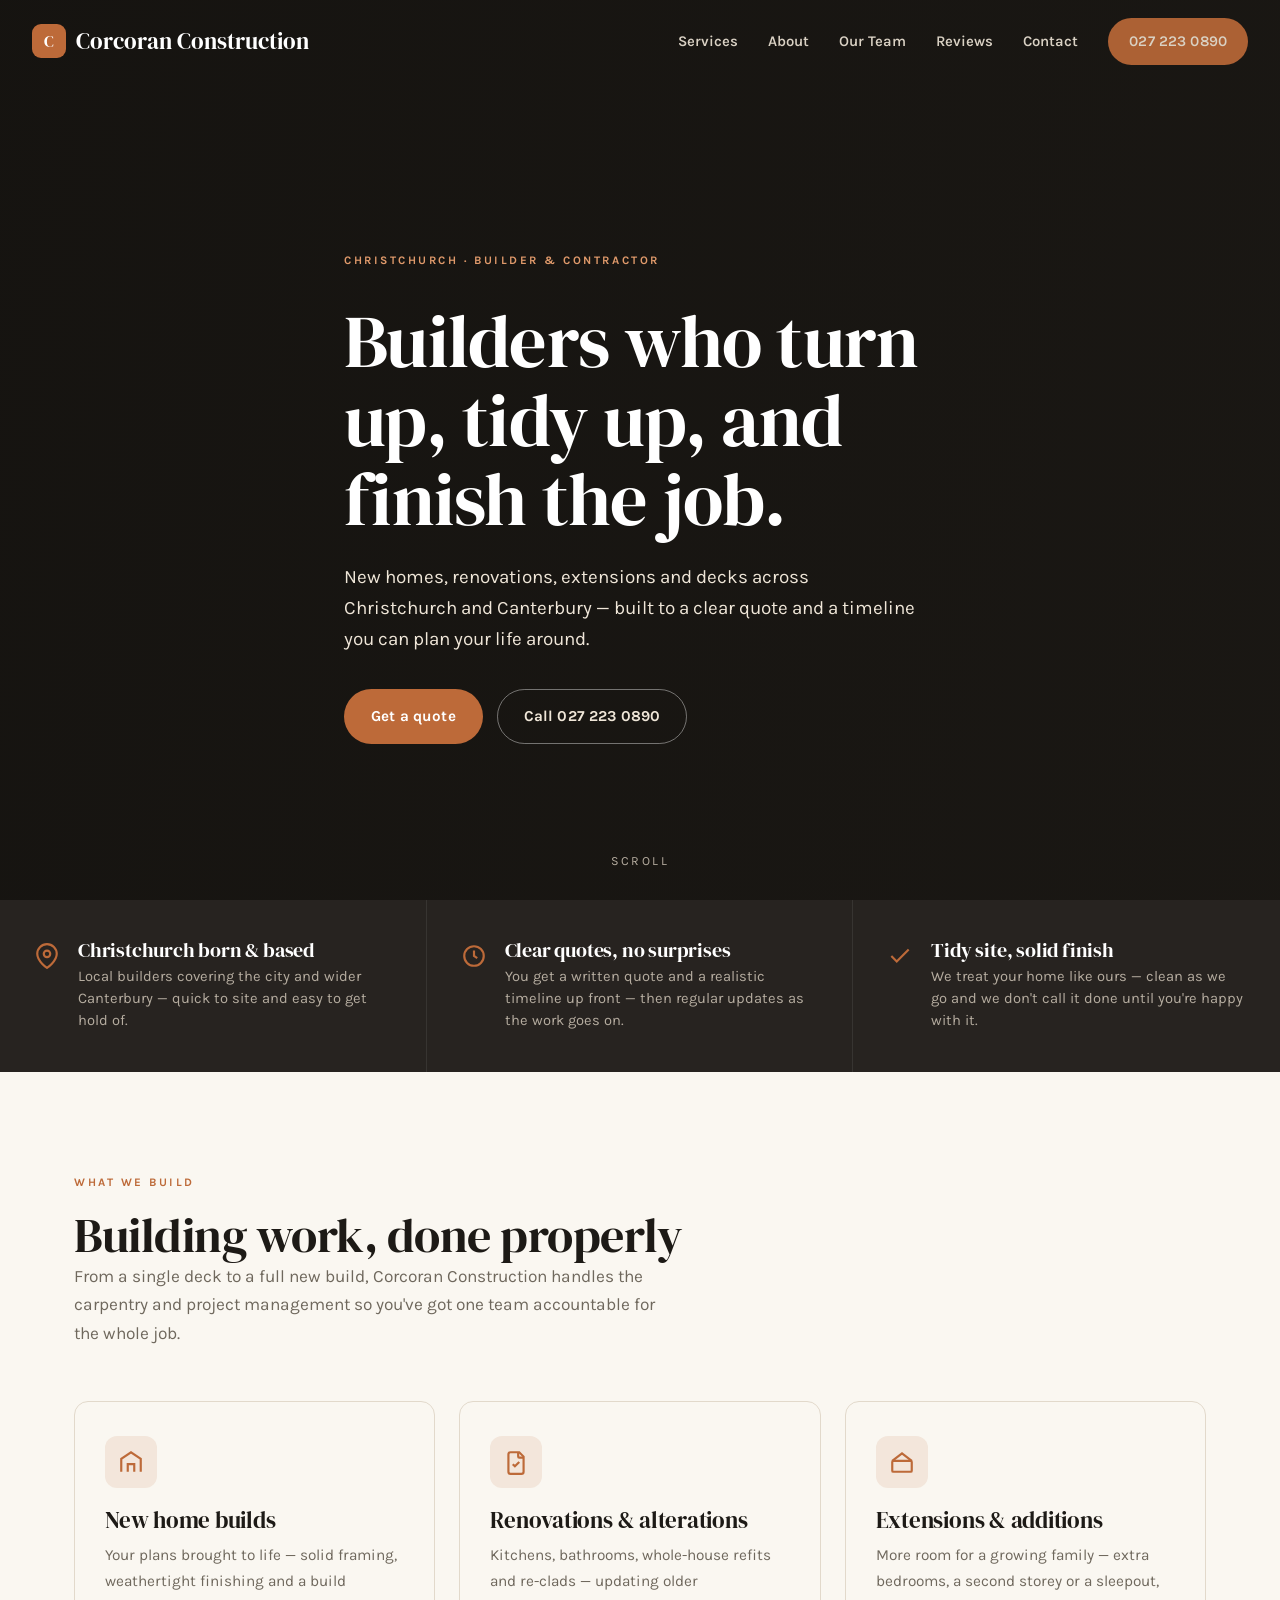
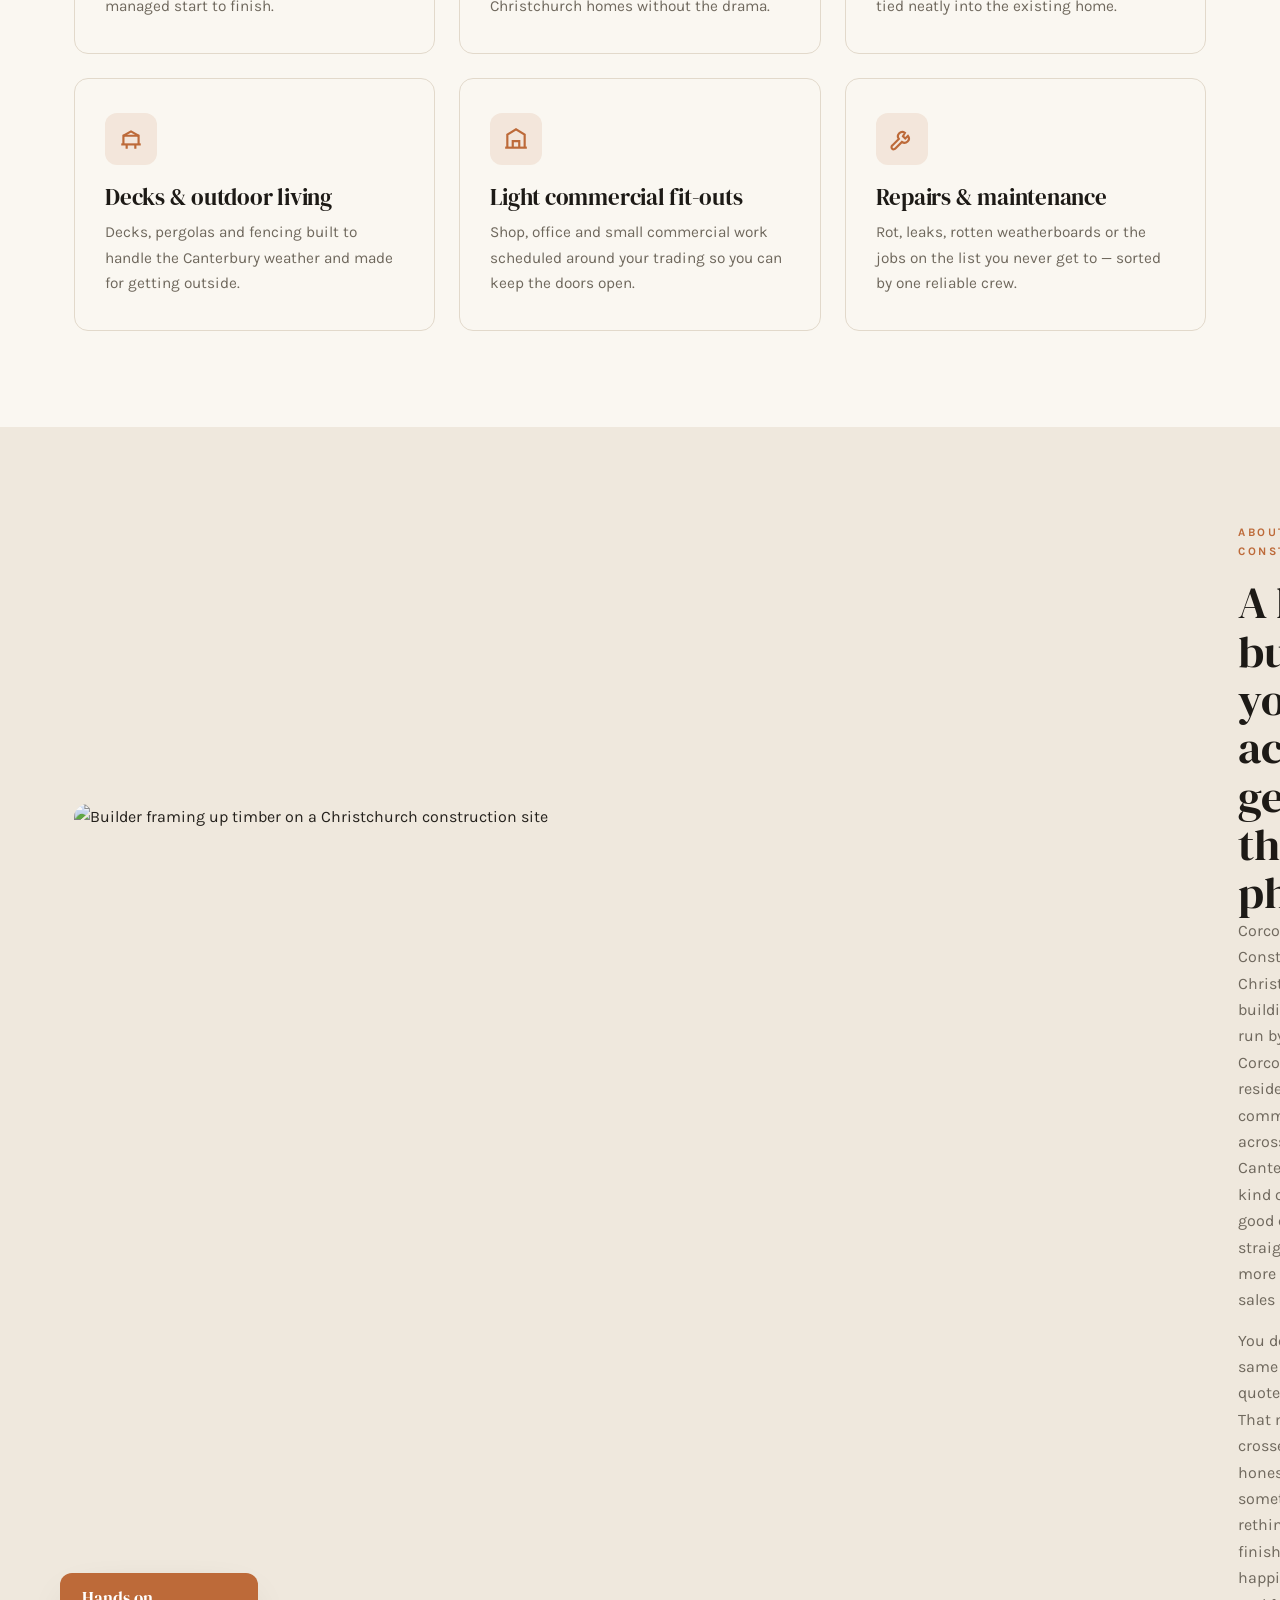
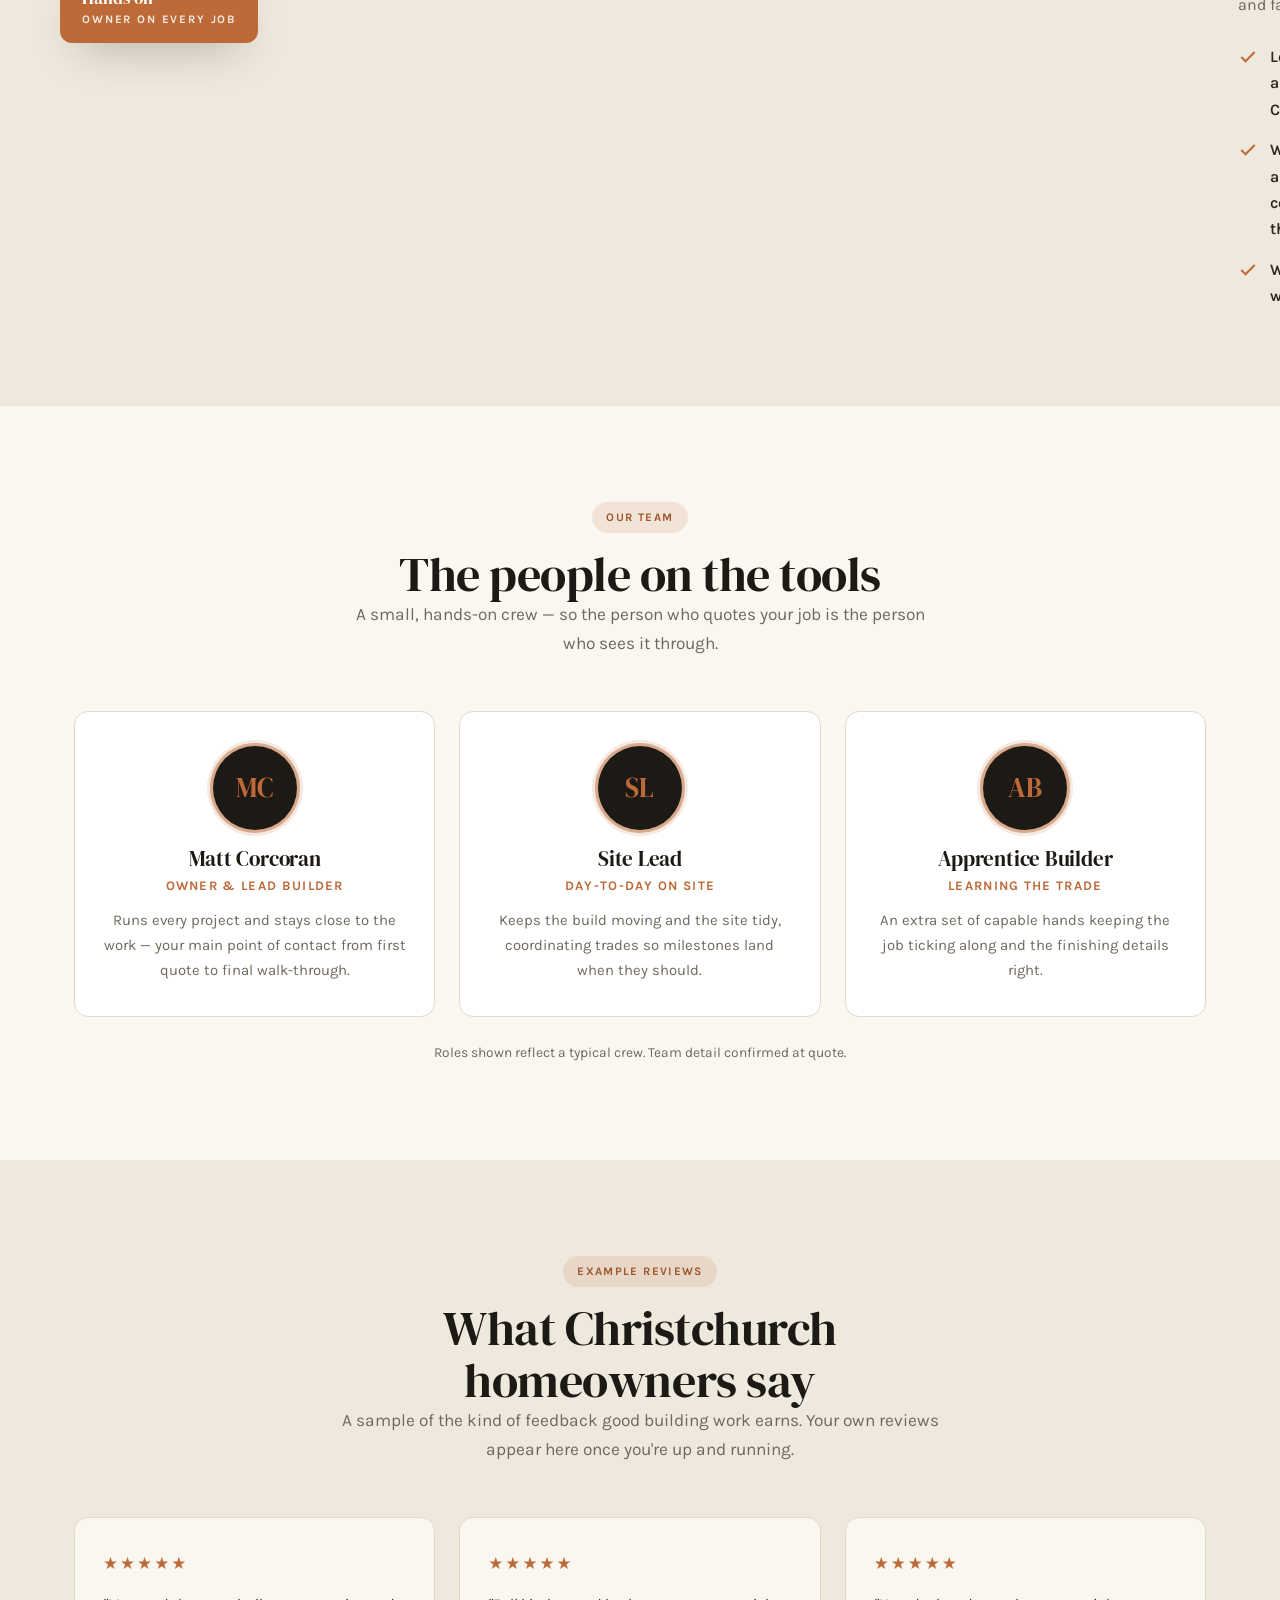
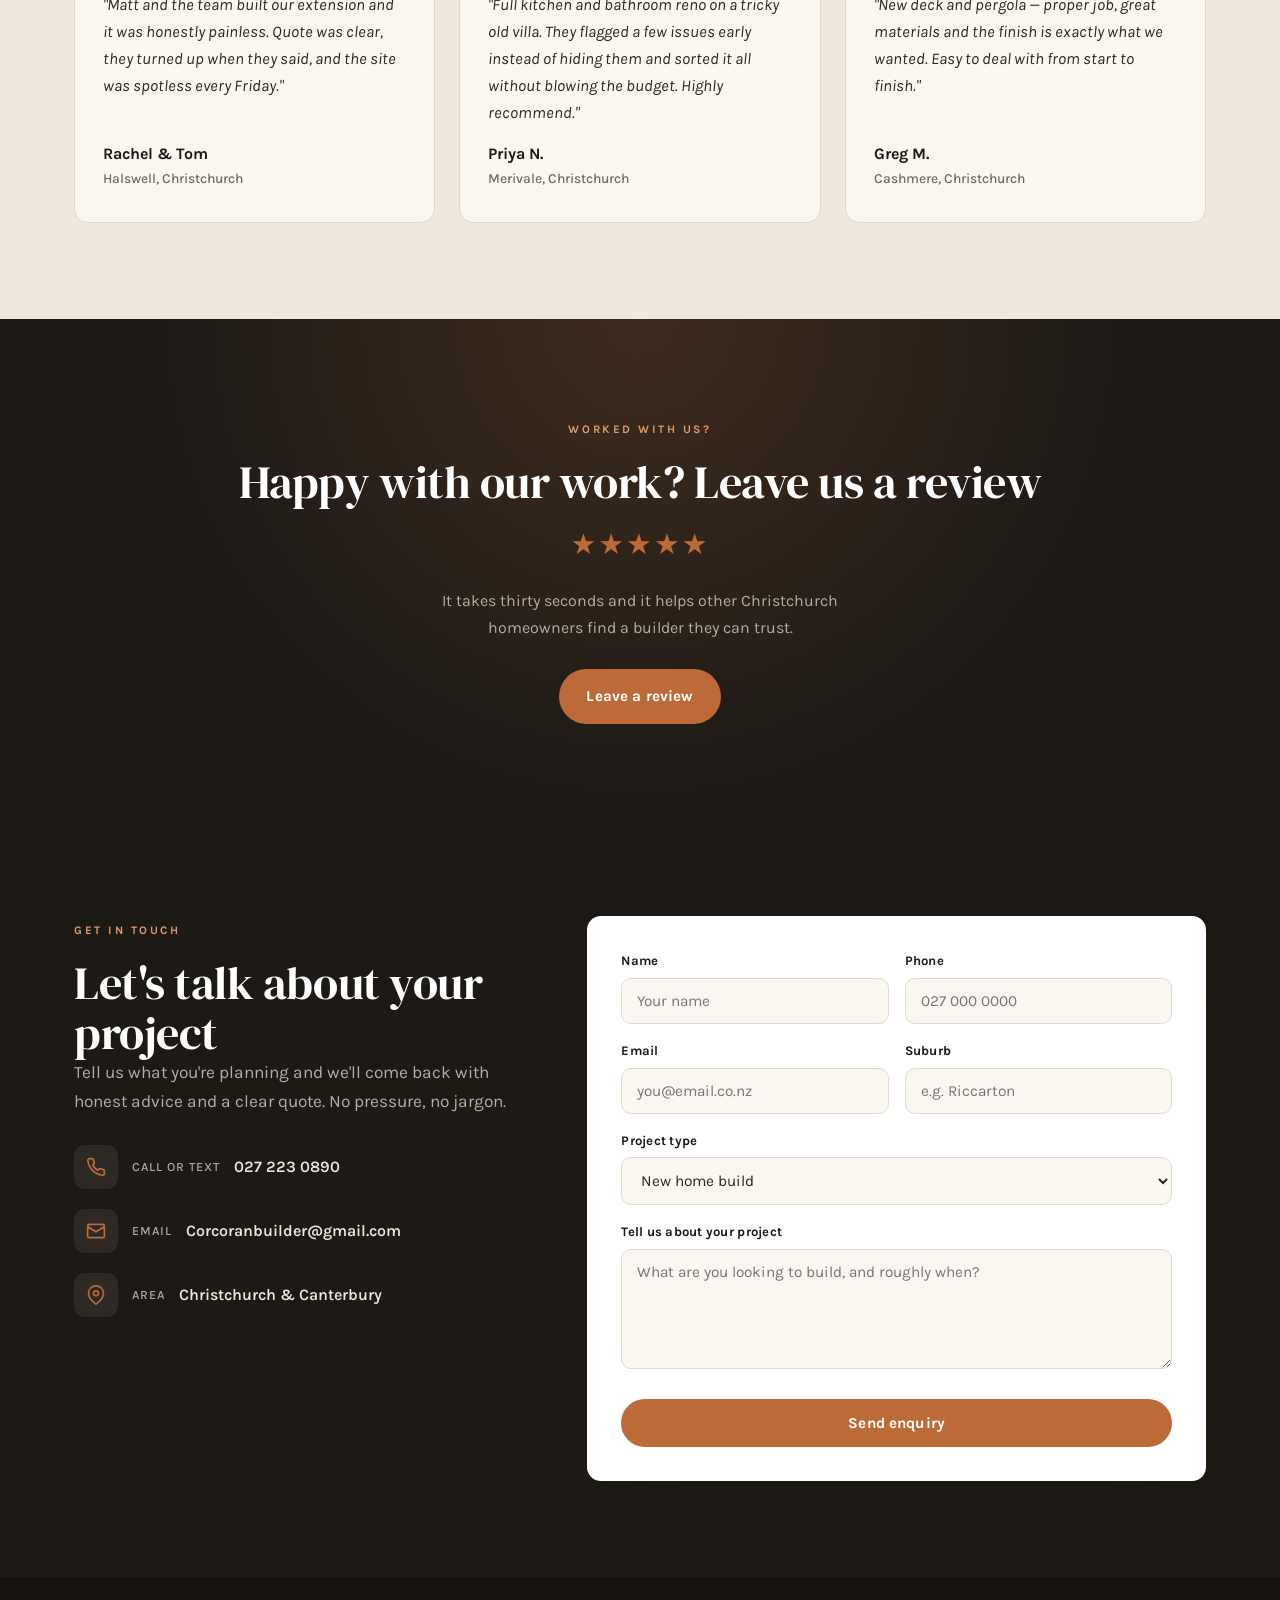
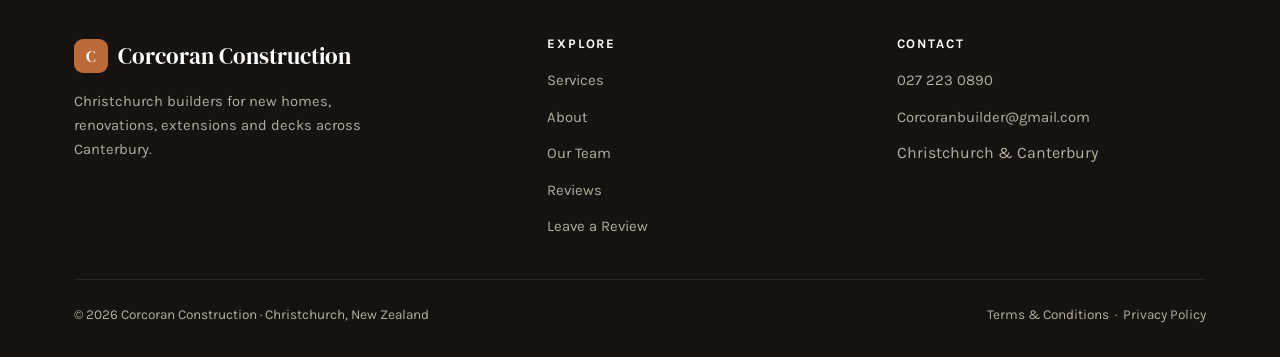
==== index.html @ bb1274f6 "Initial build: Corcoran Construction" ====
<!DOCTYPE html>
<html lang="en-NZ">
<head>
<meta charset="UTF-8">
<meta name="viewport" content="width=device-width, initial-scale=1.0">
<title>Corcoran Construction | Builder, Christchurch</title>
<meta name="description" content="Corcoran Construction — Christchurch builder for new homes, renovations, extensions and decks. Clear quotes, tidy sites, workmanship you can stand on. Get a quote from Matt today.">
<link rel="preconnect" href="https://fonts.googleapis.com">
<link rel="preconnect" href="https://fonts.gstatic.com" crossorigin>
<link href="https://fonts.googleapis.com/css2?family=DM+Serif+Display:ital@0;1&family=Karla:wght@400;500;600;700;800&display=swap" rel="stylesheet">
<link rel="stylesheet" href="styles.css">
<link rel="icon" href="data:image/svg+xml,<svg xmlns='http://www.w3.org/2000/svg' viewBox='0 0 100 100'><rect width='100' height='100' rx='20' fill='%23bd6a39'/><text x='50' y='71' font-size='62' font-family='Georgia,serif' fill='white' text-anchor='middle'>C</text></svg>">
<meta property="og:title" content="Corcoran Construction | Builder, Christchurch">
<meta property="og:description" content="New homes, renovations, extensions and decks across Christchurch. Clear quotes and tidy sites.">
<meta property="og:type" content="website">
<meta property="og:image" content="https://images.unsplash.com/photo-1503387762-592deb58ef4e?auto=format&fit=crop&w=1200&q=70">
</head>
<body>

<!-- INTRO ANIMATION -->
<div id="intro"><div class="il"><span class="mark">C</span> Corcoran Construction</div></div>

<!-- NAV -->
<nav class="nav">
  <a href="index.html" class="brand"><span class="mark">C</span> Corcoran Construction</a>
  <div class="nav-links">
    <a href="#services">Services</a>
    <a href="#about">About</a>
    <a href="#crew">Our Team</a>
    <a href="#reviews">Reviews</a>
    <a href="#contact">Contact</a>
    <a href="tel:+64272230890" class="btn btn-primary">027 223 0890</a>
  </div>
  <button class="nav-toggle" aria-label="Menu">☰</button>
</nav>

<!-- HERO -->
<header class="hero" id="top">
  <div class="hero-slides">
    <div class="hero-slide active" style="background-image:url('https://images.unsplash.com/photo-1503387762-592deb58ef4e?auto=format&fit=crop&w=1900&q=80')"></div>
    <div class="hero-slide" style="background-image:url('https://images.unsplash.com/photo-1565008447742-97f6f38c985c?auto=format&fit=crop&w=1900&q=80')"></div>
    <div class="hero-slide" style="background-image:url('https://images.unsplash.com/photo-1541888946425-d81bb19240f5?auto=format&fit=crop&w=1900&q=80')"></div>
  </div>
  <div class="hero-overlay"></div>
  <div class="wrap hero-inner">
    <span class="eyebrow on-dark">Christchurch · Builder &amp; Contractor</span>
    <h1>Builders who turn up, tidy up, and finish the job.</h1>
    <p class="sub">New homes, renovations, extensions and decks across Christchurch and Canterbury — built to a clear quote and a timeline you can plan your life around.</p>
    <div class="hero-cta">
      <a href="#contact" class="btn btn-primary">Get a quote</a>
      <a href="tel:+64272230890" class="btn btn-ghost">Call 027 223 0890</a>
    </div>
  </div>
  <div class="hero-scroll">Scroll</div>
</header>

<!-- TRUST STRIP -->
<section class="trust" style="padding:0">
  <div class="trust-grid">
    <div class="trust-item">
      <span class="ti-ic"><svg width="26" height="26" viewBox="0 0 24 24" fill="none" stroke="currentColor" stroke-width="2"><path d="M21 10c0 7-9 13-9 13s-9-6-9-13a9 9 0 0 1 18 0Z"/><circle cx="12" cy="10" r="3"/></svg></span>
      <div><h3>Christchurch born &amp; based</h3><p>Local builders covering the city and wider Canterbury — quick to site and easy to get hold of.</p></div>
    </div>
    <div class="trust-item">
      <span class="ti-ic"><svg width="26" height="26" viewBox="0 0 24 24" fill="none" stroke="currentColor" stroke-width="2"><circle cx="12" cy="12" r="9"/><path d="M12 7v5l3 2"/></svg></span>
      <div><h3>Clear quotes, no surprises</h3><p>You get a written quote and a realistic timeline up front — then regular updates as the work goes on.</p></div>
    </div>
    <div class="trust-item">
      <span class="ti-ic"><svg width="26" height="26" viewBox="0 0 24 24" fill="none" stroke="currentColor" stroke-width="2"><path d="M20 6 9 17l-5-5"/></svg></span>
      <div><h3>Tidy site, solid finish</h3><p>We treat your home like ours — clean as we go and we don't call it done until you're happy with it.</p></div>
    </div>
  </div>
</section>

<!-- SERVICES -->
<section id="services">
  <div class="wrap">
    <div class="sec-head reveal">
      <span class="eyebrow">What we build</span>
      <h2>Building work, done properly</h2>
      <p class="lead">From a single deck to a full new build, Corcoran Construction handles the carpentry and project management so you've got one team accountable for the whole job.</p>
    </div>
    <div class="svc-grid">
      <div class="svc-card reveal">
        <div class="svc-ic"><svg width="26" height="26" viewBox="0 0 24 24" fill="none" stroke="currentColor" stroke-width="2"><path d="M3 21V9l9-6 9 6v12"/><path d="M9 21v-7h6v7"/></svg></div>
        <h3>New home builds</h3>
        <p>Your plans brought to life — solid framing, weathertight finishing and a build managed start to finish.</p>
      </div>
      <div class="svc-card reveal">
        <div class="svc-ic"><svg width="26" height="26" viewBox="0 0 24 24" fill="none" stroke="currentColor" stroke-width="2"><path d="M14 3v4a1 1 0 0 0 1 1h4"/><path d="M5 21V5a2 2 0 0 1 2-2h8l4 4v14a2 2 0 0 1-2 2H7a2 2 0 0 1-2-2Z"/><path d="m9 14 2 2 4-4"/></svg></div>
        <h3>Renovations &amp; alterations</h3>
        <p>Kitchens, bathrooms, whole-house refits and re-clads — updating older Christchurch homes without the drama.</p>
      </div>
      <div class="svc-card reveal">
        <div class="svc-ic"><svg width="26" height="26" viewBox="0 0 24 24" fill="none" stroke="currentColor" stroke-width="2"><rect x="3" y="11" width="18" height="10" rx="1"/><path d="M3 11 12 4l9 7"/></svg></div>
        <h3>Extensions &amp; additions</h3>
        <p>More room for a growing family — extra bedrooms, a second storey or a sleepout, tied neatly into the existing home.</p>
      </div>
      <div class="svc-card reveal">
        <div class="svc-ic"><svg width="26" height="26" viewBox="0 0 24 24" fill="none" stroke="currentColor" stroke-width="2"><path d="M3 17h18"/><path d="M5 17V9h14v8"/><path d="M5 9 12 5l7 4"/><path d="M8 21v-4M16 21v-4"/></svg></div>
        <h3>Decks &amp; outdoor living</h3>
        <p>Decks, pergolas and fencing built to handle the Canterbury weather and made for getting outside.</p>
      </div>
      <div class="svc-card reveal">
        <div class="svc-ic"><svg width="26" height="26" viewBox="0 0 24 24" fill="none" stroke="currentColor" stroke-width="2"><path d="M2 20h20"/><path d="M4 20V8l8-5 8 5v12"/><path d="M9 20v-6h6v6"/></svg></div>
        <h3>Light commercial fit-outs</h3>
        <p>Shop, office and small commercial work scheduled around your trading so you can keep the doors open.</p>
      </div>
      <div class="svc-card reveal">
        <div class="svc-ic"><svg width="26" height="26" viewBox="0 0 24 24" fill="none" stroke="currentColor" stroke-width="2"><path d="M14.7 6.3a4 4 0 0 0-5.6 5.6l-6 6a2 2 0 1 0 2.8 2.8l6-6a4 4 0 0 0 5.6-5.6l-2.5 2.5-2.1-2.1Z"/></svg></div>
        <h3>Repairs &amp; maintenance</h3>
        <p>Rot, leaks, rotten weatherboards or the jobs on the list you never get to — sorted by one reliable crew.</p>
      </div>
    </div>
  </div>
</section>

<!-- ABOUT -->
<section id="about" class="bone">
  <div class="wrap about-grid">
    <div class="about-media reveal">
      <img class="treated" src="https://images.unsplash.com/photo-1503594384566-461fe158e797?auto=format&fit=crop&w=1100&q=80" alt="Builder framing up timber on a Christchurch construction site" width="1100" height="825" loading="lazy">
      <div class="tag">Hands on<span>Owner on every job</span></div>
    </div>
    <div class="about-copy reveal">
      <span class="eyebrow">About Corcoran Construction</span>
      <h2 style="font-size:clamp(2rem,4vw,2.8rem);color:var(--dark)">A local builder you can actually get on the phone</h2>
      <p>Corcoran Construction is a Christchurch building company run by Matt Corcoran. We take on residential and light commercial work across the city and Canterbury — the kind of jobs where good carpentry and straight talk matter more than a flashy sales pitch.</p>
      <p>You deal with the same people from quote to handover. That means fewer crossed wires, honest advice when something needs rethinking, and a finished result you'd happily point friends and family toward.</p>
      <ul class="checklist">
        <li><svg width="20" height="20" viewBox="0 0 24 24" fill="none" stroke="currentColor" stroke-width="2.5"><path d="M20 6 9 17l-5-5"/></svg> Locally owned and operated in Christchurch</li>
        <li><svg width="20" height="20" viewBox="0 0 24 24" fill="none" stroke="currentColor" stroke-width="2.5"><path d="M20 6 9 17l-5-5"/></svg> Written quotes and clear communication throughout</li>
        <li><svg width="20" height="20" viewBox="0 0 24 24" fill="none" stroke="currentColor" stroke-width="2.5"><path d="M20 6 9 17l-5-5"/></svg> Workmanship we stand behind</li>
      </ul>
    </div>
  </div>
</section>

<!-- CREW -->
<section id="crew">
  <div class="wrap">
    <div class="sec-head center reveal">
      <span class="badge">Our team</span>
      <h2>The people on the tools</h2>
      <p class="lead" style="margin-inline:auto">A small, hands-on crew — so the person who quotes your job is the person who sees it through.</p>
    </div>
    <div class="crew-grid">
      <div class="crew-card reveal">
        <div class="avatar">MC</div>
        <h3>Matt Corcoran</h3>
        <div class="role-sub">Owner &amp; Lead Builder</div>
        <p>Runs every project and stays close to the work — your main point of contact from first quote to final walk-through.</p>
      </div>
      <div class="crew-card reveal">
        <div class="avatar">SL</div>
        <h3>Site Lead</h3>
        <div class="role-sub">Day-to-day on site</div>
        <p>Keeps the build moving and the site tidy, coordinating trades so milestones land when they should.</p>
      </div>
      <div class="crew-card reveal">
        <div class="avatar">AB</div>
        <h3>Apprentice Builder</h3>
        <div class="role-sub">Learning the trade</div>
        <p>An extra set of capable hands keeping the job ticking along and the finishing details right.</p>
      </div>
    </div>
    <p style="text-align:center;color:var(--muted);font-size:.86rem;margin-top:24px">Roles shown reflect a typical crew. Team detail confirmed at quote.</p>
  </div>
</section>

<!-- REVIEWS -->
<section id="reviews" class="bone">
  <div class="wrap">
    <div class="sec-head center reveal">
      <span class="badge">Example reviews</span>
      <h2>What Christchurch homeowners say</h2>
      <p class="lead" style="margin-inline:auto">A sample of the kind of feedback good building work earns. Your own reviews appear here once you're up and running.</p>
    </div>
    <div class="rev-grid">
      <div class="rev-card reveal">
        <div class="stars">★★★★★</div>
        <p>"Matt and the team built our extension and it was honestly painless. Quote was clear, they turned up when they said, and the site was spotless every Friday."</p>
        <div class="rev-meta">Rachel &amp; Tom<span>Halswell, Christchurch</span></div>
      </div>
      <div class="rev-card reveal">
        <div class="stars">★★★★★</div>
        <p>"Full kitchen and bathroom reno on a tricky old villa. They flagged a few issues early instead of hiding them and sorted it all without blowing the budget. Highly recommend."</p>
        <div class="rev-meta">Priya N.<span>Merivale, Christchurch</span></div>
      </div>
      <div class="rev-card reveal">
        <div class="stars">★★★★★</div>
        <p>"New deck and pergola — proper job, great materials and the finish is exactly what we wanted. Easy to deal with from start to finish."</p>
        <div class="rev-meta">Greg M.<span>Cashmere, Christchurch</span></div>
      </div>
    </div>
  </div>
</section>

<!-- REVIEW FUNNEL BANNER -->
<section class="funnel">
  <div class="wrap">
    <span class="eyebrow on-dark">Worked with us?</span>
    <h2>Happy with our work? Leave us a review</h2>
    <div class="stars">★★★★★</div>
    <p>It takes thirty seconds and it helps other Christchurch homeowners find a builder they can trust.</p>
    <a href="review.html" class="btn btn-primary">Leave a review</a>
  </div>
</section>

<!-- CONTACT -->
<section id="contact" class="contact">
  <div class="wrap contact-grid">
    <div class="reveal">
      <span class="eyebrow on-dark">Get in touch</span>
      <h2>Let's talk about your project</h2>
      <p class="lead">Tell us what you're planning and we'll come back with honest advice and a clear quote. No pressure, no jargon.</p>
      <div class="cinfo">
        <a href="tel:+64272230890"><span class="ci-ic"><svg width="20" height="20" viewBox="0 0 24 24" fill="none" stroke="currentColor" stroke-width="2"><path d="M22 16.92v3a2 2 0 0 1-2.18 2 19.79 19.79 0 0 1-8.63-3.07 19.5 19.5 0 0 1-6-6 19.79 19.79 0 0 1-3.07-8.67A2 2 0 0 1 4.11 2h3a2 2 0 0 1 2 1.72c.13.96.36 1.9.7 2.81a2 2 0 0 1-.45 2.11L8.09 9.91a16 16 0 0 0 6 6l1.27-1.27a2 2 0 0 1 2.11-.45c.91.34 1.85.57 2.81.7A2 2 0 0 1 22 16.92Z"/></svg></span><div><small>Call or text</small>027 223 0890</div></a>
        <a href="mailto:Corcoranbuilder@gmail.com"><span class="ci-ic"><svg width="20" height="20" viewBox="0 0 24 24" fill="none" stroke="currentColor" stroke-width="2"><rect x="2" y="4" width="20" height="16" rx="2"/><path d="m22 7-10 6L2 7"/></svg></span><div><small>Email</small>Corcoranbuilder@gmail.com</div></a>
        <div><span class="ci-ic"><svg width="20" height="20" viewBox="0 0 24 24" fill="none" stroke="currentColor" stroke-width="2"><path d="M21 10c0 7-9 13-9 13s-9-6-9-13a9 9 0 0 1 18 0Z"/><circle cx="12" cy="10" r="3"/></svg></span><div><small>Area</small>Christchurch &amp; Canterbury</div></div>
      </div>
    </div>
    <div class="reveal">
      <form class="form" action="https://formsubmit.co/Corcoranbuilder@gmail.com" method="POST">
        <input type="hidden" name="_subject" value="New enquiry from Corcoran Construction website">
        <input type="hidden" name="_captcha" value="false">
        <input type="hidden" name="_template" value="table">
        <div class="row">
          <div class="field"><label for="name">Name</label><input id="name" type="text" name="Name" required placeholder="Your name"></div>
          <div class="field"><label for="phone">Phone</label><input id="phone" type="tel" name="Phone" required placeholder="027 000 0000"></div>
        </div>
        <div class="row">
          <div class="field"><label for="email">Email</label><input id="email" type="email" name="Email" required placeholder="you@email.co.nz"></div>
          <div class="field"><label for="suburb">Suburb</label><input id="suburb" type="text" name="Suburb" placeholder="e.g. Riccarton"></div>
        </div>
        <div class="field">
          <label for="ptype">Project type</label>
          <select id="ptype" name="Project type">
            <option>New home build</option>
            <option>Renovation / alteration</option>
            <option>Extension / addition</option>
            <option>Deck / outdoor living</option>
            <option>Light commercial</option>
            <option>Repairs / maintenance</option>
            <option>Not sure yet</option>
          </select>
        </div>
        <div class="field"><label for="msg">Tell us about your project</label><textarea id="msg" name="Project details" placeholder="What are you looking to build, and roughly when?"></textarea></div>
        <button type="submit" class="btn btn-primary">Send enquiry</button>
      </form>
    </div>
  </div>
</section>

<!-- FOOTER -->
<footer class="footer">
  <div class="wrap">
    <div class="footer-grid">
      <div>
        <a href="index.html" class="brand"><span class="mark">C</span> Corcoran Construction</a>
        <p>Christchurch builders for new homes, renovations, extensions and decks across Canterbury.</p>
      </div>
      <div>
        <h4>Explore</h4>
        <ul>
          <li><a href="#services">Services</a></li>
          <li><a href="#about">About</a></li>
          <li><a href="#crew">Our Team</a></li>
          <li><a href="#reviews">Reviews</a></li>
          <li><a href="review.html">Leave a Review</a></li>
        </ul>
      </div>
      <div>
        <h4>Contact</h4>
        <ul>
          <li><a href="tel:+64272230890">027 223 0890</a></li>
          <li><a href="mailto:Corcoranbuilder@gmail.com">Corcoranbuilder@gmail.com</a></li>
          <li>Christchurch &amp; Canterbury</li>
        </ul>
      </div>
    </div>
    <div class="footer-bot">
      <span>© <span id="yr"></span> Corcoran Construction · Christchurch, New Zealand</span>
      <span><a href="terms.html">Terms &amp; Conditions</a> &nbsp;·&nbsp; <a href="privacy.html">Privacy Policy</a></span>
    </div>
  </div>
</footer>

<script>document.getElementById('yr').textContent=new Date().getFullYear();</script>
<script src="main.js"></script>
</body>
</html>
---- styles.css ----
/* Corcoran Construction — Crafted archetype
   Fonts: DM Serif Display (headlines) + Karla (body)
   Accent: warm clay. Treatment: desaturate + deepen. */

:root{
  --dark:#1d1a16;        /* warm near-black anchor */
  --dark-2:#272320;
  --bone:#efe8dd;        /* warm bone band */
  --light:#faf7f1;       /* light band */
  --ink:#2a2620;         /* body text on light */
  --muted:#6f685d;       /* secondary text */
  --line:#e2d9cb;        /* hairlines */
  --accent:#bd6a39;      /* clay / warm terracotta */
  --accent-dark:#9d562c;
  --cream-text:#efe6d8;  /* text on dark */
  --cream-muted:#b6ada0;
  --radius:14px;
  --shadow:0 18px 48px -22px rgba(29,26,22,.45);
  --maxw:1180px;
}

*{box-sizing:border-box;margin:0;padding:0}
html{scroll-behavior:smooth}
body{
  font-family:"Karla",system-ui,-apple-system,sans-serif;
  color:var(--ink);
  background:var(--light);
  line-height:1.65;
  -webkit-font-smoothing:antialiased;
  overflow-x:hidden;
}
h1,h2,h3,h4{font-family:"DM Serif Display",Georgia,serif;font-weight:400;line-height:1.08;letter-spacing:-.01em}
a{color:inherit;text-decoration:none}
img{display:block;max-width:100%}
.wrap{max-width:var(--maxw);margin:0 auto;padding:0 24px}
section{padding:96px 0}

/* image treatment: one consistent look across the whole site */
.treated{filter:saturate(.82) contrast(1.05) brightness(.97)}

.eyebrow{
  font-family:"Karla",sans-serif;font-weight:700;letter-spacing:.22em;
  text-transform:uppercase;font-size:.72rem;color:var(--accent);
  display:inline-block;margin-bottom:18px;
}
.eyebrow.on-dark{color:#e09a6b}
.lead{font-size:1.08rem;color:var(--muted);max-width:60ch}
.lead.on-dark{color:var(--cream-muted)}

/* buttons */
.btn{
  display:inline-flex;align-items:center;gap:.55em;
  font-family:"Karla",sans-serif;font-weight:700;font-size:.95rem;
  padding:14px 26px;border-radius:999px;cursor:pointer;border:1.5px solid transparent;
  transition:transform .25s ease,background .25s ease,color .25s ease,box-shadow .25s ease;
  letter-spacing:.01em;
}
.btn-primary{background:var(--accent);color:#fff}
.btn-primary:hover{background:var(--accent-dark);transform:translateY(-2px);box-shadow:0 12px 26px -10px rgba(189,106,57,.7)}
.btn-ghost{background:transparent;color:var(--cream-text);border-color:rgba(255,255,255,.4)}
.btn-ghost:hover{background:rgba(255,255,255,.1);transform:translateY(-2px)}
.btn-dark{background:var(--dark);color:#fff}
.btn-dark:hover{background:#000;transform:translateY(-2px)}

/* ===== NAV ===== */
.nav{
  position:fixed;top:0;left:0;right:0;z-index:50;
  display:flex;align-items:center;justify-content:space-between;
  padding:18px 32px;transition:background .35s ease,padding .35s ease,box-shadow .35s ease;
}
.nav.scrolled{background:rgba(29,26,22,.96);padding:12px 32px;box-shadow:0 8px 30px -12px rgba(0,0,0,.5);backdrop-filter:blur(8px)}
.brand{font-family:"DM Serif Display",serif;font-size:1.45rem;color:#fff;display:flex;align-items:center;gap:10px}
.brand .mark{
  width:34px;height:34px;border-radius:9px;background:var(--accent);color:#fff;
  display:grid;place-items:center;font-size:1rem;font-weight:400;flex:none;
}
.nav-links{display:flex;align-items:center;gap:30px}
.nav-links a{color:var(--cream-text);font-weight:600;font-size:.93rem;opacity:.9;transition:opacity .2s,color .2s}
.nav-links a:hover{opacity:1;color:#e09a6b}
.nav-links .btn{padding:10px 20px}
.nav-toggle{display:none;background:none;border:0;color:#fff;font-size:1.6rem;cursor:pointer}

/* ===== HERO ===== */
.hero{position:relative;min-height:100vh;display:flex;align-items:center;background:var(--dark);overflow:hidden}
.hero-slides{position:absolute;inset:0;z-index:0}
.hero-slide{
  position:absolute;inset:0;background-size:cover;background-position:center;
  opacity:0;transition:opacity 1.6s ease-in-out;
  filter:saturate(.78) contrast(1.05) brightness(.92);
}
.hero-slide.active{opacity:1}
.hero-overlay{
  position:absolute;inset:0;z-index:1;
  background:linear-gradient(105deg,rgba(20,18,15,.82) 0%,rgba(20,18,15,.55) 55%,rgba(20,18,15,.35) 100%);
}
.hero-inner{position:relative;z-index:2;padding-top:90px}
.hero h1{color:#fff;font-size:clamp(2.6rem,6vw,4.6rem);max-width:16ch;margin:14px 0 22px}
.hero p.sub{color:var(--cream-text);font-size:1.18rem;max-width:52ch;margin-bottom:34px}
.hero-cta{display:flex;gap:14px;flex-wrap:wrap}
.hero-scroll{position:absolute;bottom:28px;left:50%;transform:translateX(-50%);z-index:2;color:var(--cream-muted);font-size:.78rem;letter-spacing:.2em;text-transform:uppercase}

/* ===== TRUST STRIP ===== */
.trust{background:var(--dark-2);padding:0}
.trust-grid{display:grid;grid-template-columns:repeat(3,1fr)}
.trust-item{padding:40px 34px;border-right:1px solid rgba(255,255,255,.08);display:flex;gap:18px;align-items:flex-start}
.trust-item:last-child{border-right:0}
.trust-item .ti-ic{color:var(--accent);flex:none;margin-top:3px}
.trust-item h3{color:#fff;font-size:1.25rem;margin-bottom:4px}
.trust-item p{color:var(--cream-muted);font-size:.92rem;line-height:1.5}

/* ===== SECTION HEADERS ===== */
.sec-head{max-width:620px;margin-bottom:54px}
.sec-head.center{margin-inline:auto;text-align:center}
.sec-head h2{font-size:clamp(2rem,4vw,3rem);color:var(--dark)}
.bone{background:var(--bone)}

/* ===== SERVICES ===== */
.svc-grid{display:grid;grid-template-columns:repeat(3,1fr);gap:24px}
.svc-card{
  background:var(--light);border:1px solid var(--line);border-radius:var(--radius);
  padding:34px 30px;transition:transform .3s ease,box-shadow .3s ease,border-color .3s;
}
.bone .svc-card{background:#fff}
.svc-card:hover{transform:translateY(-6px);box-shadow:var(--shadow);border-color:#d8c9b3}
.svc-ic{
  width:52px;height:52px;border-radius:12px;background:rgba(189,106,57,.12);color:var(--accent);
  display:grid;place-items:center;margin-bottom:20px;
}
.svc-card h3{font-size:1.45rem;color:var(--dark);margin-bottom:10px}
.svc-card p{color:var(--muted);font-size:.96rem}

/* ===== ABOUT ===== */
.about-grid{display:grid;grid-template-columns:1fr 1fr;gap:64px;align-items:center}
.about-media{position:relative}
.about-media img{width:100%;aspect-ratio:4/3;object-fit:cover;border-radius:var(--radius)}
.about-media .tag{
  position:absolute;left:-14px;bottom:-14px;background:var(--accent);color:#fff;
  padding:16px 22px;border-radius:12px;font-family:"DM Serif Display",serif;font-size:1.05rem;line-height:1.2;box-shadow:var(--shadow);
}
.about-media .tag span{display:block;font-family:"Karla",sans-serif;font-weight:700;font-size:.72rem;letter-spacing:.16em;text-transform:uppercase;opacity:.85;margin-top:4px}
.checklist{list-style:none;margin-top:26px;display:grid;gap:14px}
.checklist li{display:flex;gap:12px;align-items:flex-start;font-weight:600;color:var(--ink)}
.checklist svg{color:var(--accent);flex:none;margin-top:3px}
.about-copy p{margin-bottom:14px;color:var(--muted)}

/* ===== CREW ===== */
.badge{
  display:inline-block;background:rgba(189,106,57,.14);color:var(--accent-dark);
  font-weight:700;font-size:.72rem;letter-spacing:.12em;text-transform:uppercase;
  padding:6px 14px;border-radius:999px;margin-bottom:16px;
}
.crew-grid{display:grid;grid-template-columns:repeat(3,1fr);gap:24px}
.crew-card{background:#fff;border:1px solid var(--line);border-radius:var(--radius);padding:34px 28px;text-align:center;transition:transform .3s,box-shadow .3s}
.crew-card:hover{transform:translateY(-5px);box-shadow:var(--shadow)}
.avatar{
  width:84px;height:84px;border-radius:50%;background:var(--dark);color:var(--accent);
  display:grid;place-items:center;font-family:"DM Serif Display",serif;font-size:1.7rem;
  margin:0 auto 18px;box-shadow:0 0 0 3px rgba(189,106,57,.5),0 0 0 6px rgba(189,106,57,.15);
}
.crew-card h3{font-size:1.3rem;color:var(--dark)}
.crew-card .role-sub{color:var(--accent);font-weight:700;font-size:.82rem;letter-spacing:.1em;text-transform:uppercase;margin:4px 0 12px}
.crew-card p{color:var(--muted);font-size:.93rem}

/* ===== REVIEWS ===== */
.rev-grid{display:grid;grid-template-columns:repeat(3,1fr);gap:24px}
.rev-card{background:var(--light);border:1px solid var(--line);border-radius:var(--radius);padding:32px 28px;display:flex;flex-direction:column;gap:14px}
.stars{color:var(--accent);letter-spacing:2px;font-size:1.05rem}
.rev-card p{color:var(--ink);font-style:italic;font-size:1.02rem}
.rev-meta{margin-top:auto;font-weight:700;color:var(--dark)}
.rev-meta span{display:block;font-weight:500;color:var(--muted);font-size:.86rem}

/* ===== REVIEW FUNNEL BANNER ===== */
.funnel{background:var(--dark);text-align:center;position:relative;overflow:hidden}
.funnel:before{content:"";position:absolute;inset:0;background:radial-gradient(circle at 50% 0%,rgba(189,106,57,.22),transparent 60%)}
.funnel .wrap{position:relative}
.funnel h2{color:#fff;font-size:clamp(2rem,4vw,2.9rem);margin-bottom:14px}
.funnel .stars{font-size:1.8rem;margin-bottom:20px}
.funnel p{color:var(--cream-muted);max-width:48ch;margin:0 auto 28px}

/* ===== CONTACT ===== */
.contact{background:var(--dark)}
.contact-grid{display:grid;grid-template-columns:.85fr 1.15fr;gap:56px}
.contact h2{color:#fff;font-size:clamp(2rem,4vw,2.9rem)}
.contact .lead{color:var(--cream-muted);margin-bottom:30px}
.cinfo{display:grid;gap:20px;margin-top:10px}
.cinfo a,.cinfo div{display:flex;gap:14px;align-items:center;color:var(--cream-text);font-weight:600}
.cinfo .ci-ic{width:44px;height:44px;border-radius:11px;background:rgba(255,255,255,.07);color:var(--accent);display:grid;place-items:center;flex:none}
.cinfo small{display:block;color:var(--cream-muted);font-weight:500;font-size:.78rem;letter-spacing:.08em;text-transform:uppercase}
.form{background:#fff;border-radius:var(--radius);padding:34px;box-shadow:var(--shadow)}
.form .row{display:grid;grid-template-columns:1fr 1fr;gap:16px}
.field{margin-bottom:16px}
.field label{display:block;font-weight:700;font-size:.82rem;color:var(--dark);margin-bottom:6px;letter-spacing:.02em}
.field input,.field select,.field textarea{
  width:100%;padding:13px 15px;border:1.5px solid var(--line);border-radius:10px;
  font-family:inherit;font-size:.96rem;color:var(--ink);background:var(--light);transition:border-color .2s,box-shadow .2s;
}
.field input:focus,.field select:focus,.field textarea:focus{outline:none;border-color:var(--accent);box-shadow:0 0 0 3px rgba(189,106,57,.15)}
.field textarea{resize:vertical;min-height:120px}
.form .btn-primary{width:100%;justify-content:center;margin-top:6px}

/* ===== FOOTER ===== */
.footer{background:#15120f;color:var(--cream-muted);padding:60px 0 30px}
.footer-grid{display:grid;grid-template-columns:1.4fr 1fr 1fr;gap:40px;margin-bottom:40px}
.footer .brand{color:#fff;margin-bottom:14px}
.footer p{font-size:.92rem;max-width:34ch}
.footer h4{font-family:"Karla",sans-serif;font-weight:700;color:#fff;font-size:.82rem;letter-spacing:.14em;text-transform:uppercase;margin-bottom:16px}
.footer ul{list-style:none;display:grid;gap:10px}
.footer ul a{font-size:.93rem;transition:color .2s}
.footer ul a:hover{color:var(--accent)}
.footer-bot{border-top:1px solid rgba(255,255,255,.08);padding-top:24px;display:flex;justify-content:space-between;flex-wrap:wrap;gap:10px;font-size:.85rem}

/* ===== INTRO ANIMATION ===== */
#intro{position:fixed;inset:0;z-index:9999;background:var(--dark);display:grid;place-items:center;transition:opacity .8s ease,visibility .8s}
#intro.hide{opacity:0;visibility:hidden}
#intro .il{font-family:"DM Serif Display",serif;color:#fff;font-size:2rem;display:flex;align-items:center;gap:14px;opacity:0;transform:translateY(12px);animation:introIn 1s ease forwards}
#intro .il .mark{width:46px;height:46px;border-radius:11px;background:var(--accent);display:grid;place-items:center}
@keyframes introIn{to{opacity:1;transform:translateY(0)}}

/* reveal on scroll */
.reveal{opacity:0;transform:translateY(28px);transition:opacity .7s ease,transform .7s ease}
.reveal.in{opacity:1;transform:none}

/* generic page header (terms/privacy) */
.page-hero{background:var(--dark);padding:160px 0 80px;color:#fff}
.page-hero h1{font-size:clamp(2.4rem,5vw,3.6rem)}
.page-hero p{color:var(--cream-muted);margin-top:12px}
.doc{padding:80px 0;max-width:820px}
.doc h2{font-size:1.7rem;color:var(--dark);margin:36px 0 12px}
.doc p{color:var(--muted);margin-bottom:14px}
.doc ul{margin:0 0 16px 22px;color:var(--muted)}
.doc ul li{margin-bottom:8px}

/* review page */
.review-wrap{min-height:100vh;display:grid;place-items:center;background:var(--bone);padding:120px 24px 60px;text-align:center}
.review-card{background:#fff;border-radius:18px;padding:50px 40px;max-width:560px;box-shadow:var(--shadow);border:1px solid var(--line)}
.review-card h1{font-size:2.3rem;color:var(--dark);margin-bottom:12px}
.review-card p{color:var(--muted);margin-bottom:30px}
.star-pick{display:flex;justify-content:center;gap:10px;margin-bottom:14px;direction:rtl}
.star-pick button{background:none;border:0;font-size:2.8rem;color:#dcd3c5;cursor:pointer;transition:transform .15s,color .15s;line-height:1}
.star-pick button:hover,.star-pick button:hover~button,.star-pick button.lit{color:var(--accent)}
.star-pick button:hover{transform:scale(1.15)}
.review-hint{font-size:.85rem;color:var(--muted)}
.back-link{display:inline-block;margin-top:26px;color:var(--accent);font-weight:700}

/* private feedback */
.fb-success{display:none;text-align:center}
.fb-success.show{display:block}
.fb-success .check{width:70px;height:70px;border-radius:50%;background:rgba(189,106,57,.14);color:var(--accent);display:grid;place-items:center;margin:0 auto 20px}

/* ===== RESPONSIVE ===== */
@media(max-width:900px){
  .nav-links{
    position:fixed;inset:0 0 0 auto;width:min(78vw,320px);background:var(--dark);
    flex-direction:column;justify-content:center;gap:26px;transform:translateX(100%);
    transition:transform .35s ease;box-shadow:-20px 0 60px -20px rgba(0,0,0,.6);
  }
  .nav-links.open{transform:translateX(0)}
  .nav-toggle{display:block;z-index:60}
  .trust-grid{grid-template-columns:1fr}
  .trust-item{border-right:0;border-bottom:1px solid rgba(255,255,255,.08)}
  .svc-grid,.crew-grid,.rev-grid{grid-template-columns:1fr}
  .about-grid,.contact-grid,.footer-grid{grid-template-columns:1fr;gap:40px}
  .footer-bot{flex-direction:column}
  .form .row{grid-template-columns:1fr}
  section{padding:72px 0}
}
@media(max-width:520px){
  .hero h1{font-size:2.3rem}
  .wrap{padding:0 18px}
  .nav{padding:14px 20px}
}
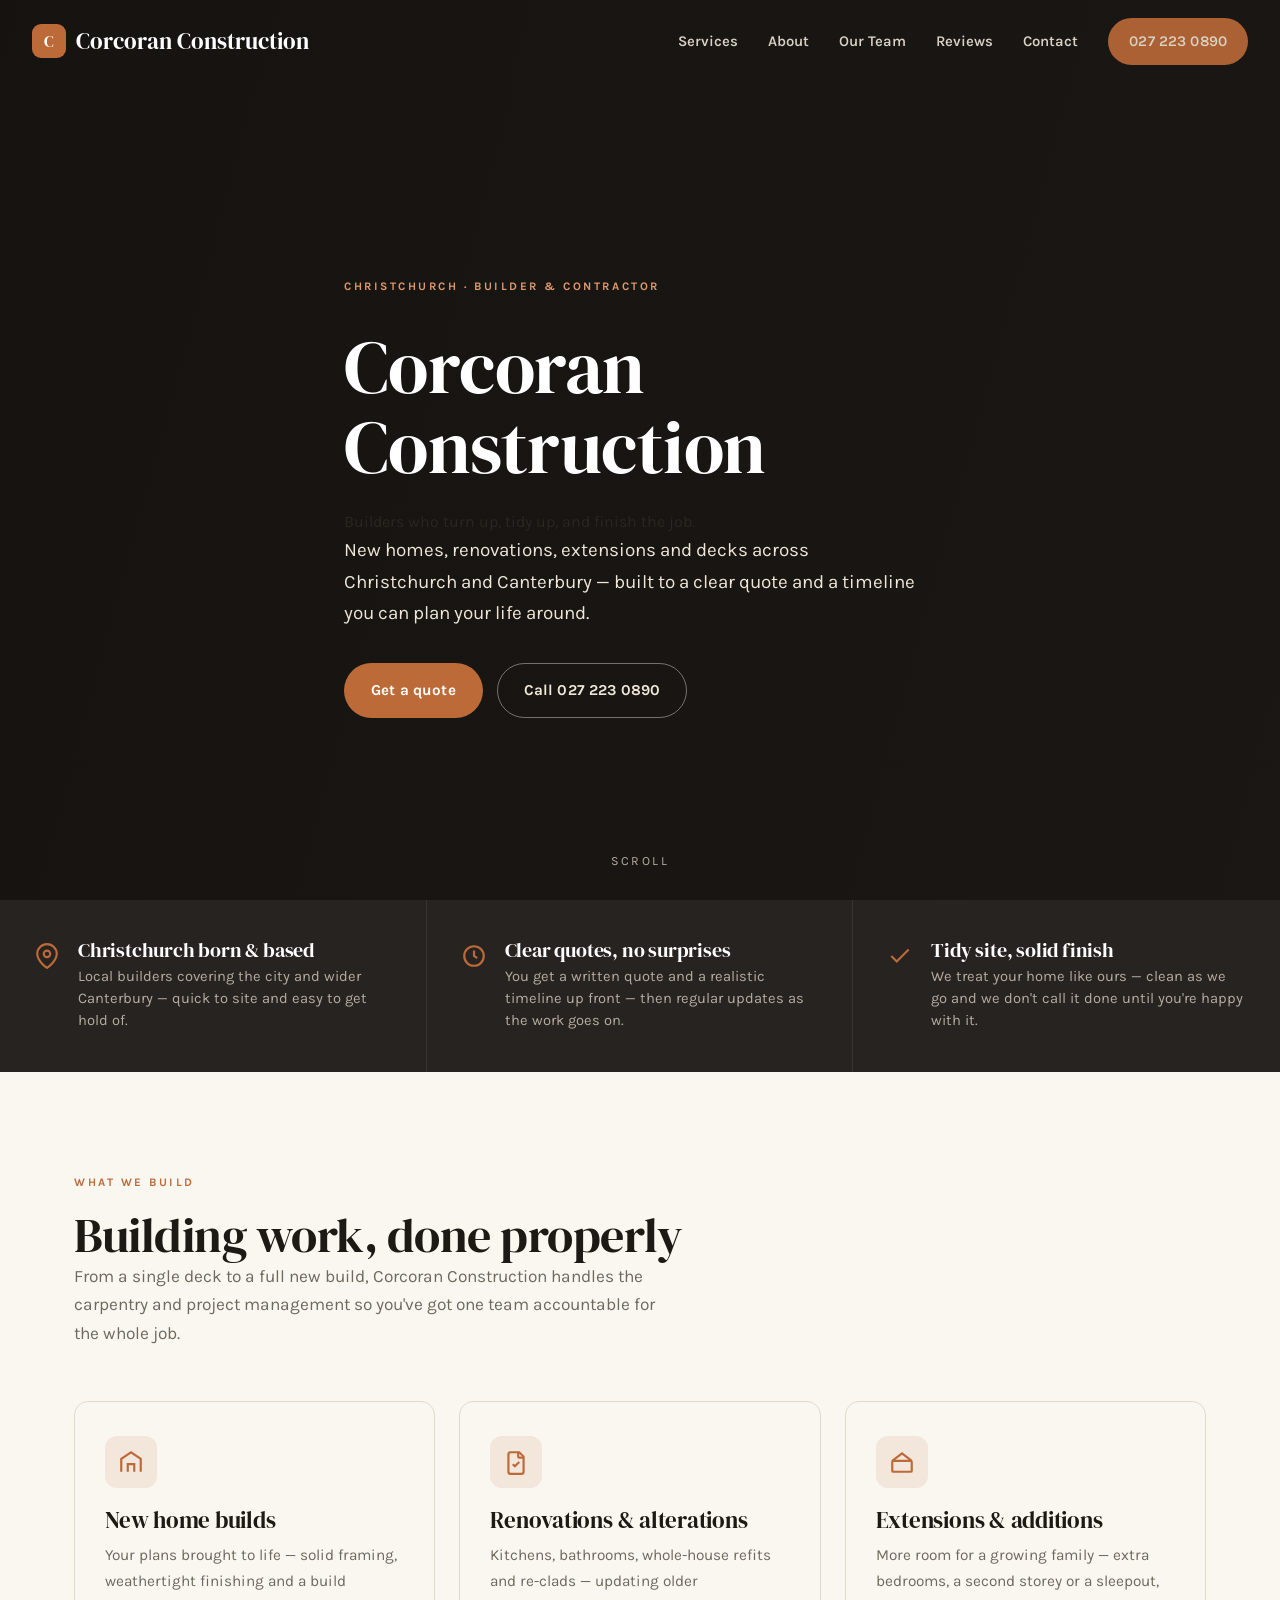
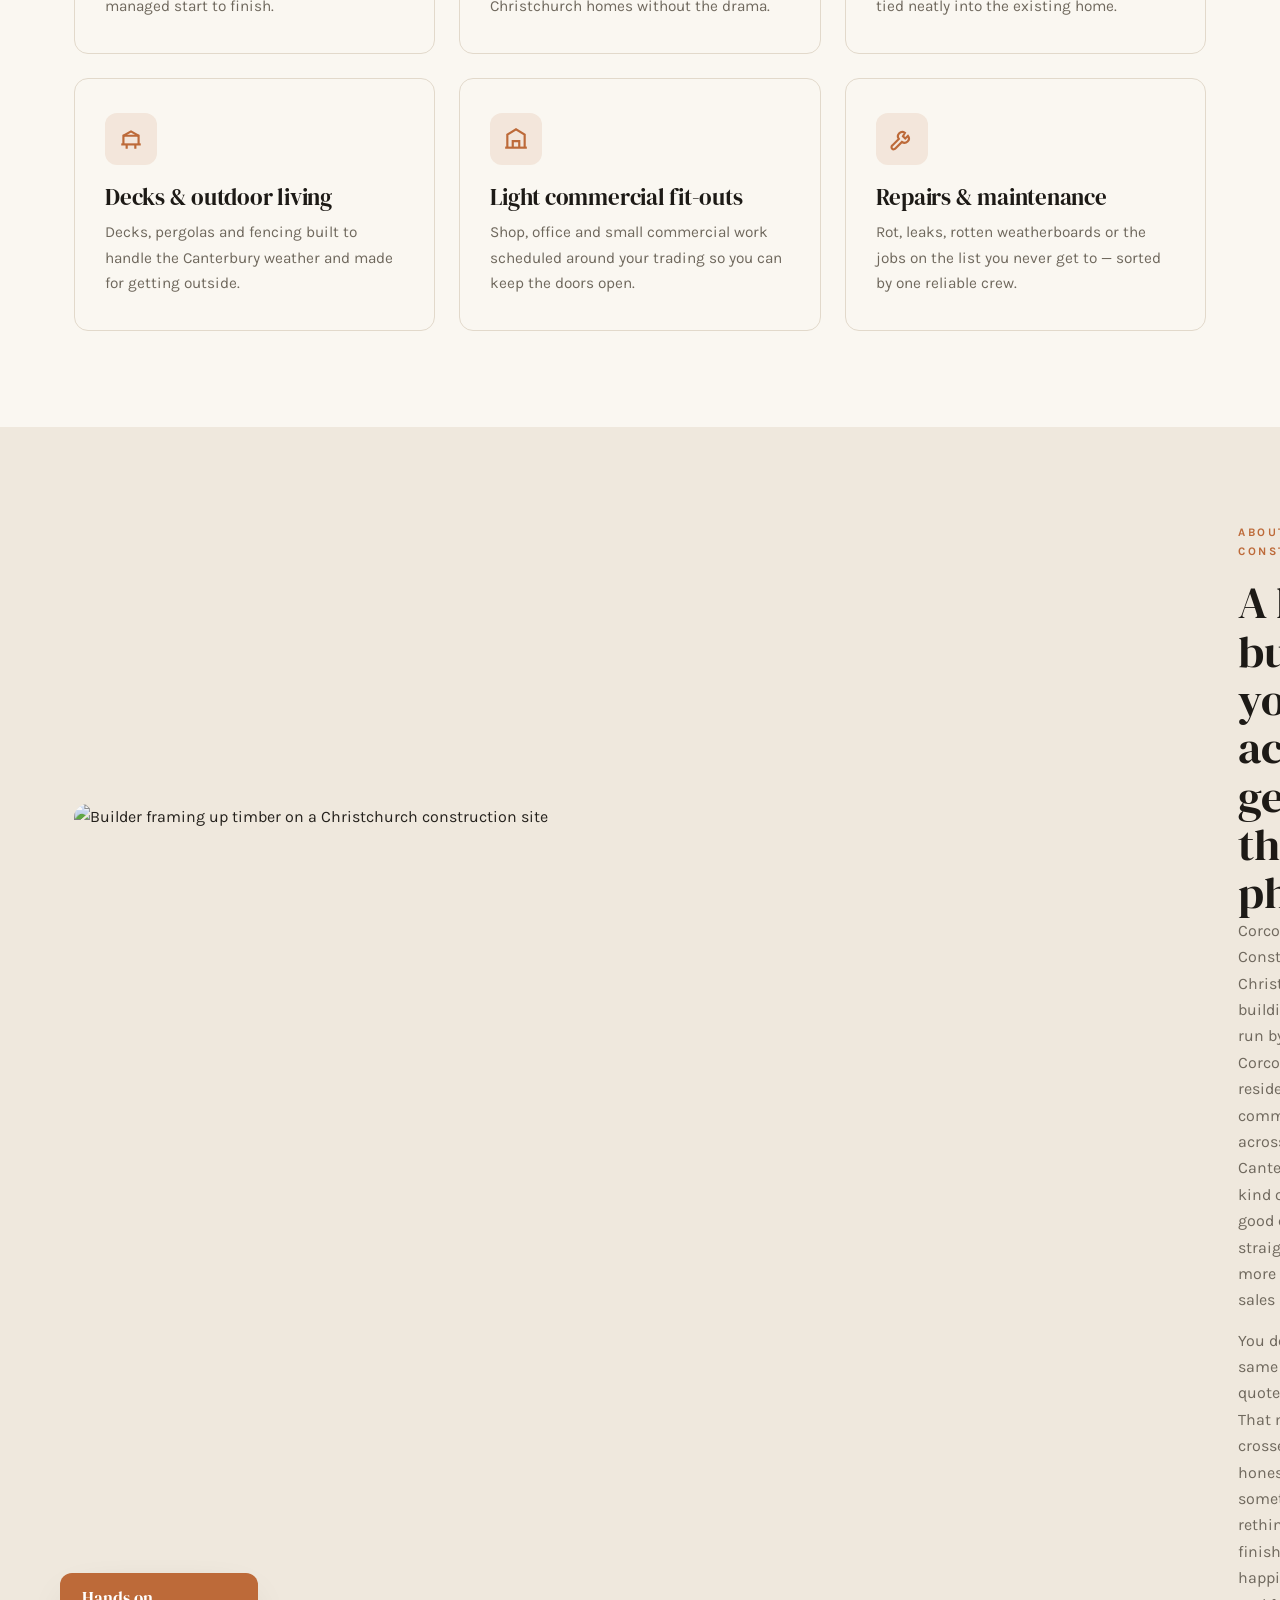
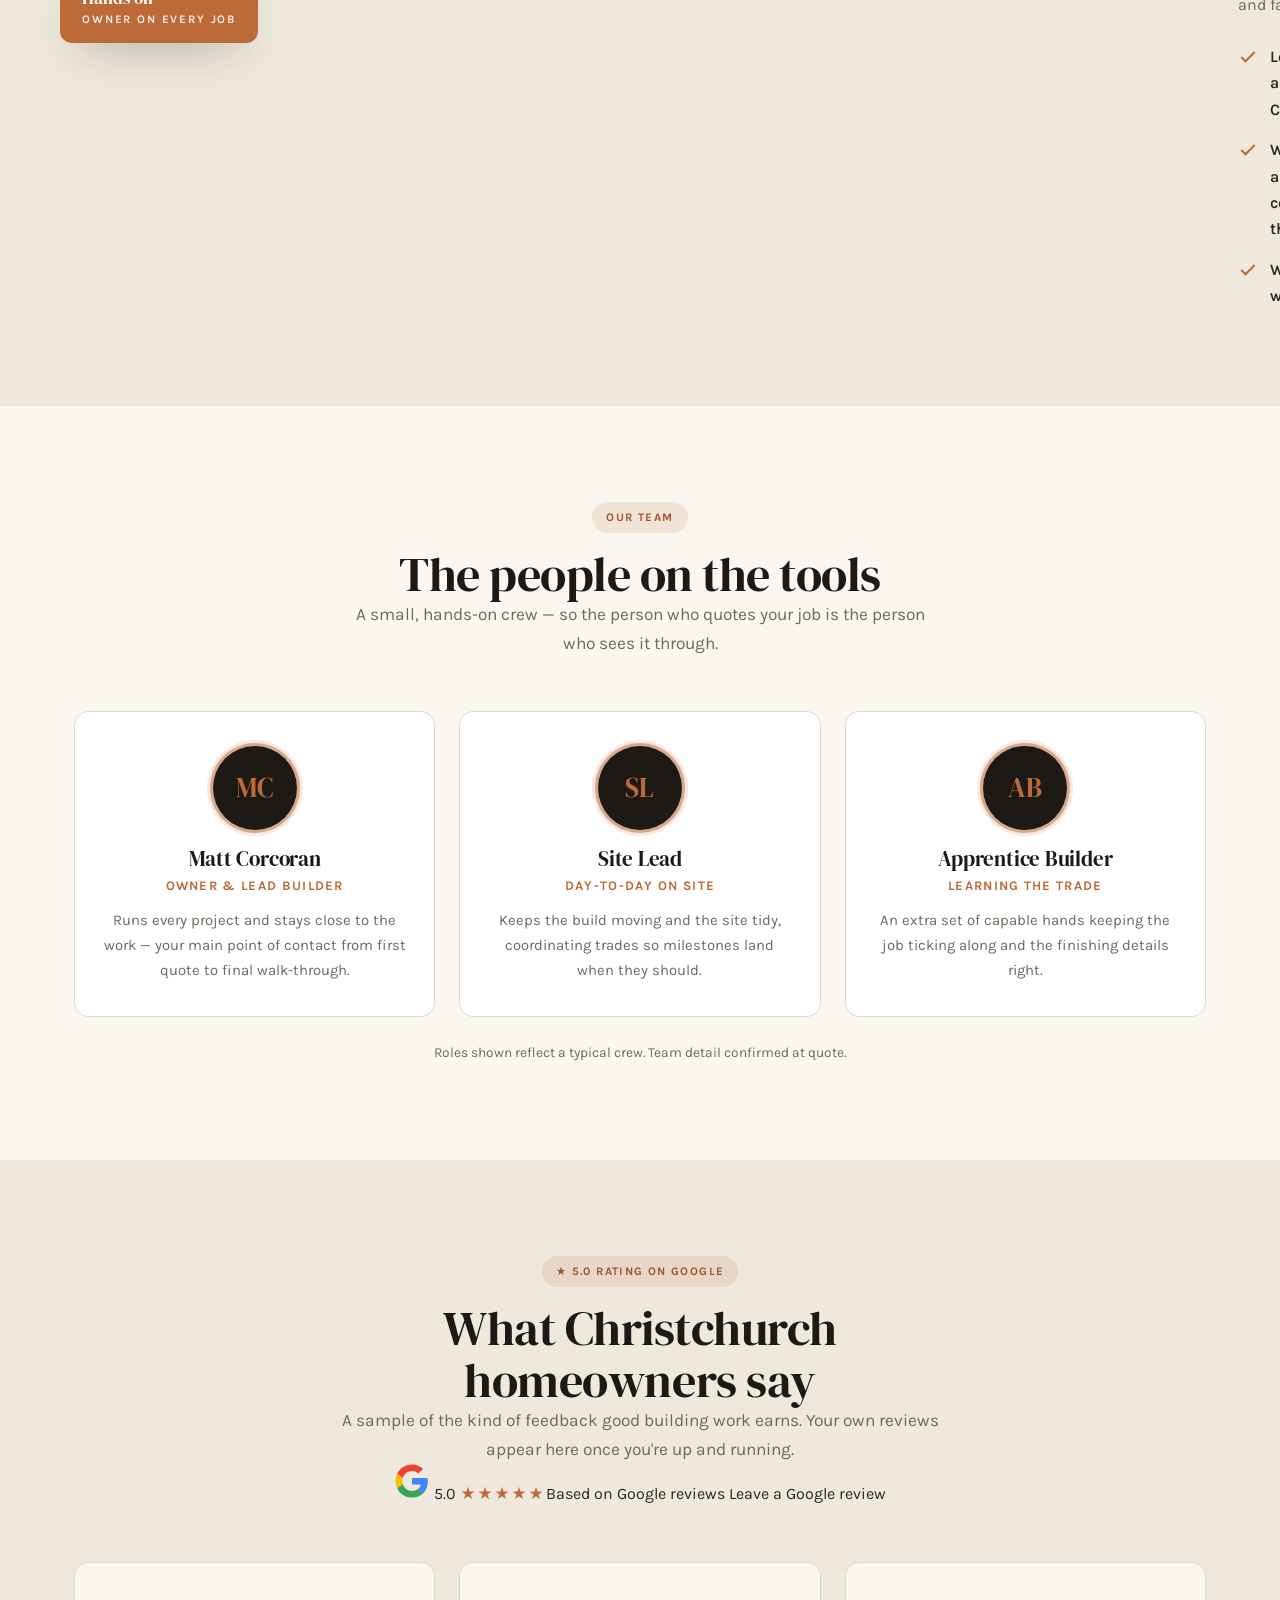
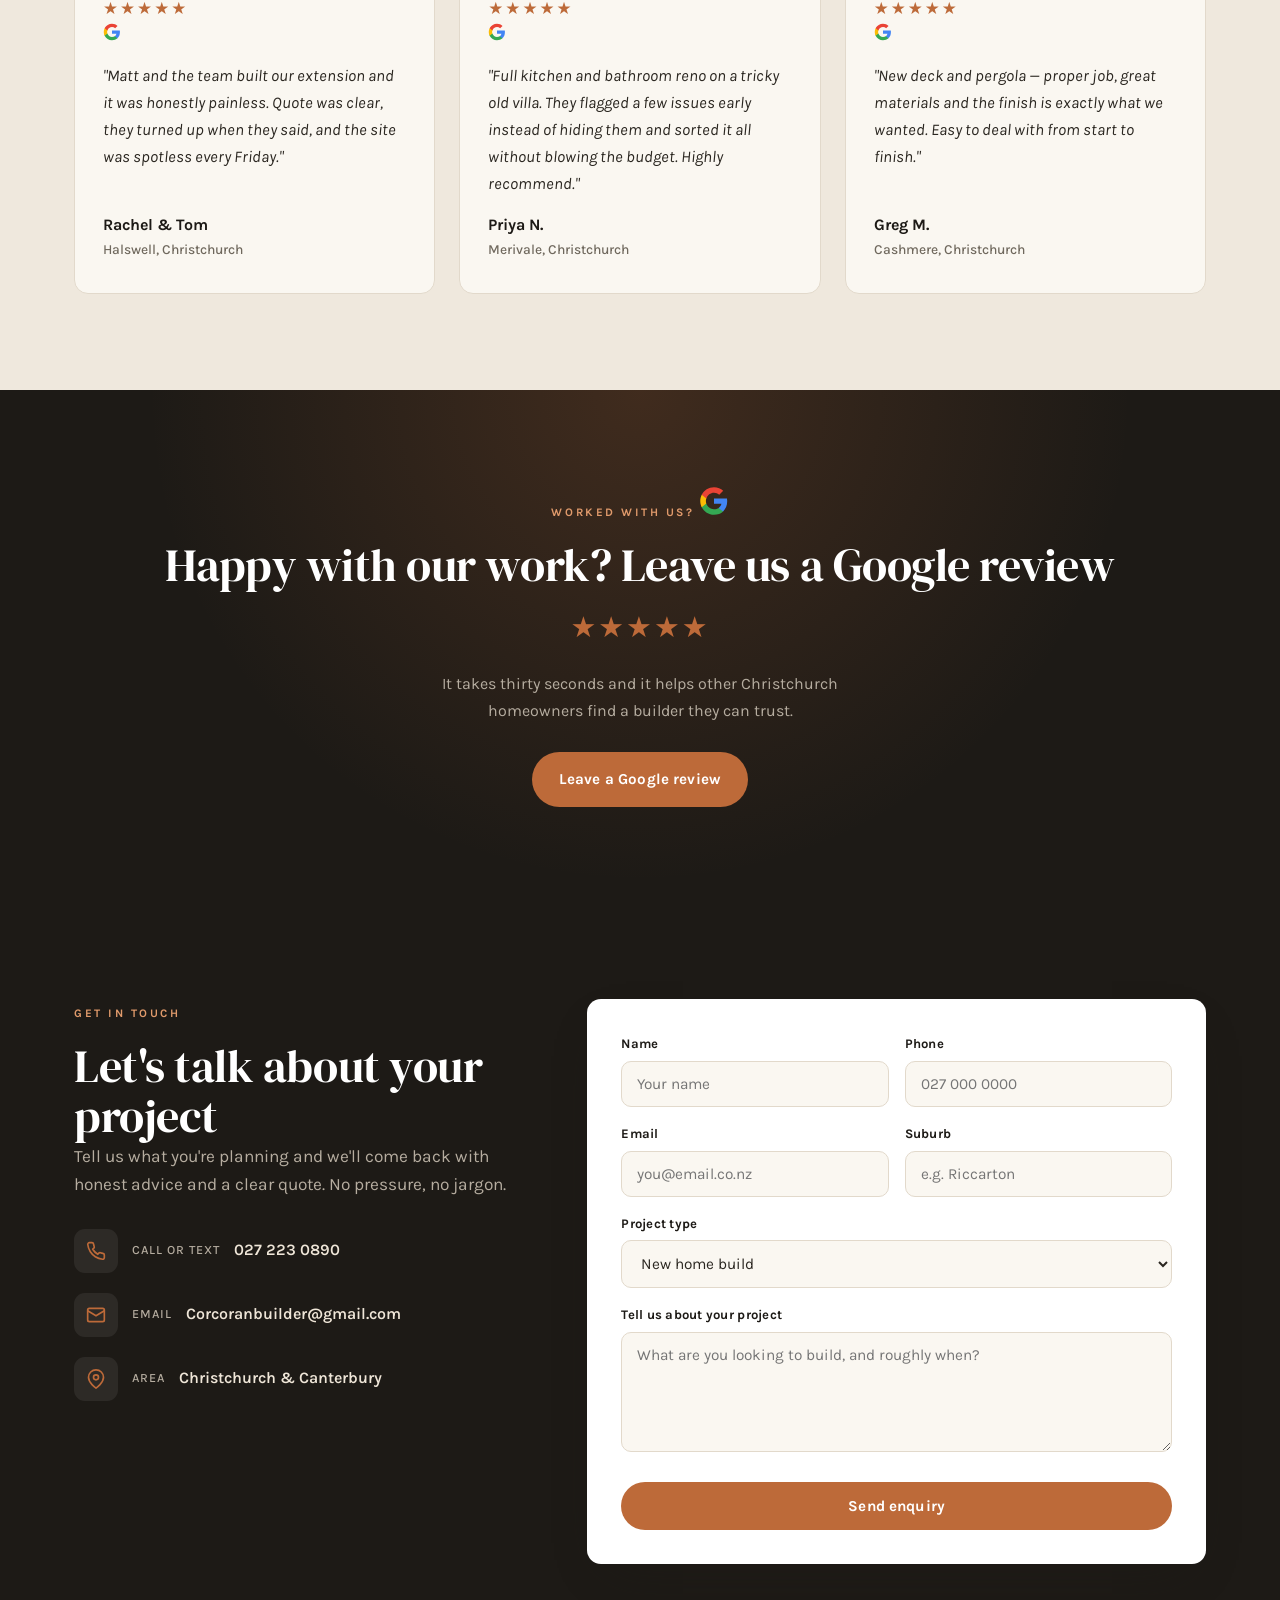
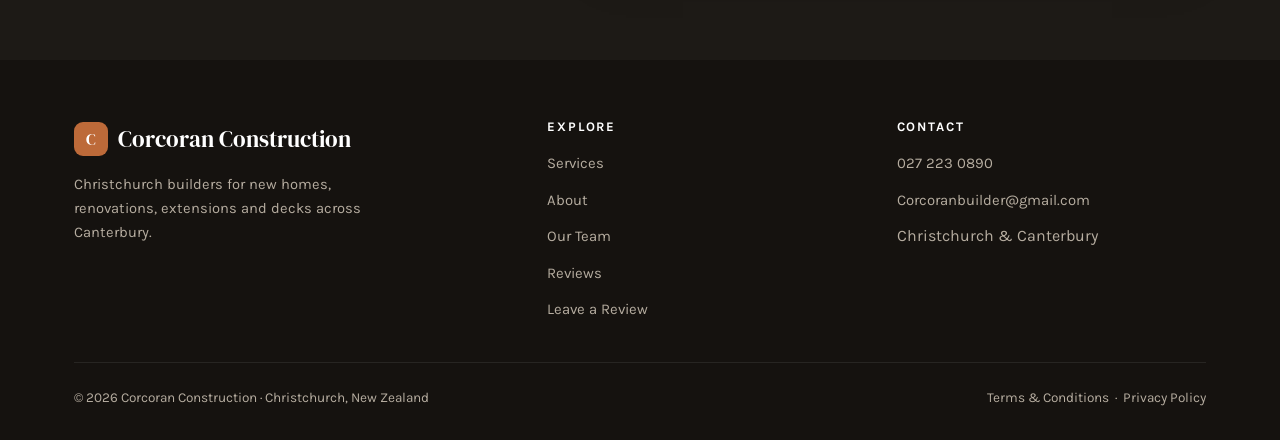
==== commit 4e671e9f: "Corcoran demo: hero name + branded Google reviews" ====
--- a/index.html
+++ b/index.html
@@ -44,7 +44,8 @@
   <div class="hero-overlay"></div>
   <div class="wrap hero-inner">
     <span class="eyebrow on-dark">Christchurch · Builder &amp; Contractor</span>
-    <h1>Builders who turn up, tidy up, and finish the job.</h1>
+    <h1>Corcoran Construction</h1>
+    <p class="hero-tag">Builders who turn up, tidy up, and finish the job.</p>
     <p class="sub">New homes, renovations, extensions and decks across Christchurch and Canterbury — built to a clear quote and a timeline you can plan your life around.</p>
     <div class="hero-cta">
       <a href="#contact" class="btn btn-primary">Get a quote</a>
@@ -172,23 +173,29 @@
 <section id="reviews" class="bone">
   <div class="wrap">
     <div class="sec-head center reveal">
-      <span class="badge">Example reviews</span>
+      <span class="badge">★ 5.0 rating on Google</span>
       <h2>What Christchurch homeowners say</h2>
       <p class="lead" style="margin-inline:auto">A sample of the kind of feedback good building work earns. Your own reviews appear here once you're up and running.</p>
+      <div class="g-summary">
+        <span class="g-logo"><svg width="36" height="36" viewBox="0 0 48 48" aria-hidden="true"><path fill="#4285F4" d="M45.12 24.5c0-1.56-.14-3.06-.4-4.5H24v8.51h11.84c-.51 2.75-2.06 5.08-4.39 6.64v5.52h7.11c4.16-3.83 6.56-9.47 6.56-16.17z"/><path fill="#34A853" d="M24 46c5.94 0 10.92-1.97 14.56-5.33l-7.11-5.52c-1.97 1.32-4.49 2.1-7.45 2.1-5.73 0-10.58-3.87-12.31-9.07H4.34v5.7C7.96 41.07 15.4 46 24 46z"/><path fill="#FBBC05" d="M11.69 28.18C11.25 26.86 11 25.45 11 24s.25-2.86.69-4.18v-5.7H4.34C2.85 17.09 2 20.45 2 24s.85 6.91 2.34 9.88l7.35-5.7z"/><path fill="#EA4335" d="M24 10.75c3.23 0 6.13 1.11 8.41 3.29l6.31-6.31C34.91 4.18 29.93 2 24 2 15.4 2 7.96 6.93 4.34 14.12l7.35 5.7c1.73-5.2 6.58-9.07 12.31-9.07z"/></svg></span>
+        <span class="g-score">5.0</span>
+        <span class="g-stars"><span class="stars">★★★★★</span><span class="g-sub">Based on Google reviews</span></span>
+        <a href="review.html" class="g-btn">Leave a Google review</a>
+      </div>
     </div>
     <div class="rev-grid">
       <div class="rev-card reveal">
-        <div class="stars">★★★★★</div>
+        <div class="rev-top"><div class="stars">★★★★★</div><span class="rev-g"><svg width="18" height="18" viewBox="0 0 48 48" aria-hidden="true"><path fill="#4285F4" d="M45.12 24.5c0-1.56-.14-3.06-.4-4.5H24v8.51h11.84c-.51 2.75-2.06 5.08-4.39 6.64v5.52h7.11c4.16-3.83 6.56-9.47 6.56-16.17z"/><path fill="#34A853" d="M24 46c5.94 0 10.92-1.97 14.56-5.33l-7.11-5.52c-1.97 1.32-4.49 2.1-7.45 2.1-5.73 0-10.58-3.87-12.31-9.07H4.34v5.7C7.96 41.07 15.4 46 24 46z"/><path fill="#FBBC05" d="M11.69 28.18C11.25 26.86 11 25.45 11 24s.25-2.86.69-4.18v-5.7H4.34C2.85 17.09 2 20.45 2 24s.85 6.91 2.34 9.88l7.35-5.7z"/><path fill="#EA4335" d="M24 10.75c3.23 0 6.13 1.11 8.41 3.29l6.31-6.31C34.91 4.18 29.93 2 24 2 15.4 2 7.96 6.93 4.34 14.12l7.35 5.7c1.73-5.2 6.58-9.07 12.31-9.07z"/></svg></span></div>
         <p>"Matt and the team built our extension and it was honestly painless. Quote was clear, they turned up when they said, and the site was spotless every Friday."</p>
         <div class="rev-meta">Rachel &amp; Tom<span>Halswell, Christchurch</span></div>
       </div>
       <div class="rev-card reveal">
-        <div class="stars">★★★★★</div>
+        <div class="rev-top"><div class="stars">★★★★★</div><span class="rev-g"><svg width="18" height="18" viewBox="0 0 48 48" aria-hidden="true"><path fill="#4285F4" d="M45.12 24.5c0-1.56-.14-3.06-.4-4.5H24v8.51h11.84c-.51 2.75-2.06 5.08-4.39 6.64v5.52h7.11c4.16-3.83 6.56-9.47 6.56-16.17z"/><path fill="#34A853" d="M24 46c5.94 0 10.92-1.97 14.56-5.33l-7.11-5.52c-1.97 1.32-4.49 2.1-7.45 2.1-5.73 0-10.58-3.87-12.31-9.07H4.34v5.7C7.96 41.07 15.4 46 24 46z"/><path fill="#FBBC05" d="M11.69 28.18C11.25 26.86 11 25.45 11 24s.25-2.86.69-4.18v-5.7H4.34C2.85 17.09 2 20.45 2 24s.85 6.91 2.34 9.88l7.35-5.7z"/><path fill="#EA4335" d="M24 10.75c3.23 0 6.13 1.11 8.41 3.29l6.31-6.31C34.91 4.18 29.93 2 24 2 15.4 2 7.96 6.93 4.34 14.12l7.35 5.7c1.73-5.2 6.58-9.07 12.31-9.07z"/></svg></span></div>
         <p>"Full kitchen and bathroom reno on a tricky old villa. They flagged a few issues early instead of hiding them and sorted it all without blowing the budget. Highly recommend."</p>
         <div class="rev-meta">Priya N.<span>Merivale, Christchurch</span></div>
       </div>
       <div class="rev-card reveal">
-        <div class="stars">★★★★★</div>
+        <div class="rev-top"><div class="stars">★★★★★</div><span class="rev-g"><svg width="18" height="18" viewBox="0 0 48 48" aria-hidden="true"><path fill="#4285F4" d="M45.12 24.5c0-1.56-.14-3.06-.4-4.5H24v8.51h11.84c-.51 2.75-2.06 5.08-4.39 6.64v5.52h7.11c4.16-3.83 6.56-9.47 6.56-16.17z"/><path fill="#34A853" d="M24 46c5.94 0 10.92-1.97 14.56-5.33l-7.11-5.52c-1.97 1.32-4.49 2.1-7.45 2.1-5.73 0-10.58-3.87-12.31-9.07H4.34v5.7C7.96 41.07 15.4 46 24 46z"/><path fill="#FBBC05" d="M11.69 28.18C11.25 26.86 11 25.45 11 24s.25-2.86.69-4.18v-5.7H4.34C2.85 17.09 2 20.45 2 24s.85 6.91 2.34 9.88l7.35-5.7z"/><path fill="#EA4335" d="M24 10.75c3.23 0 6.13 1.11 8.41 3.29l6.31-6.31C34.91 4.18 29.93 2 24 2 15.4 2 7.96 6.93 4.34 14.12l7.35 5.7c1.73-5.2 6.58-9.07 12.31-9.07z"/></svg></span></div>
         <p>"New deck and pergola — proper job, great materials and the finish is exactly what we wanted. Easy to deal with from start to finish."</p>
         <div class="rev-meta">Greg M.<span>Cashmere, Christchurch</span></div>
       </div>
@@ -200,10 +207,11 @@
 <section class="funnel">
   <div class="wrap">
     <span class="eyebrow on-dark">Worked with us?</span>
-    <h2>Happy with our work? Leave us a review</h2>
+    <span class="funnel-g"><svg width="30" height="30" viewBox="0 0 48 48" aria-hidden="true"><path fill="#4285F4" d="M45.12 24.5c0-1.56-.14-3.06-.4-4.5H24v8.51h11.84c-.51 2.75-2.06 5.08-4.39 6.64v5.52h7.11c4.16-3.83 6.56-9.47 6.56-16.17z"/><path fill="#34A853" d="M24 46c5.94 0 10.92-1.97 14.56-5.33l-7.11-5.52c-1.97 1.32-4.49 2.1-7.45 2.1-5.73 0-10.58-3.87-12.31-9.07H4.34v5.7C7.96 41.07 15.4 46 24 46z"/><path fill="#FBBC05" d="M11.69 28.18C11.25 26.86 11 25.45 11 24s.25-2.86.69-4.18v-5.7H4.34C2.85 17.09 2 20.45 2 24s.85 6.91 2.34 9.88l7.35-5.7z"/><path fill="#EA4335" d="M24 10.75c3.23 0 6.13 1.11 8.41 3.29l6.31-6.31C34.91 4.18 29.93 2 24 2 15.4 2 7.96 6.93 4.34 14.12l7.35 5.7c1.73-5.2 6.58-9.07 12.31-9.07z"/></svg></span>
+    <h2>Happy with our work? Leave us a Google review</h2>
     <div class="stars">★★★★★</div>
     <p>It takes thirty seconds and it helps other Christchurch homeowners find a builder they can trust.</p>
-    <a href="review.html" class="btn btn-primary">Leave a review</a>
+    <a href="review.html" class="btn btn-primary">Leave a Google review</a>
   </div>
 </section>
 
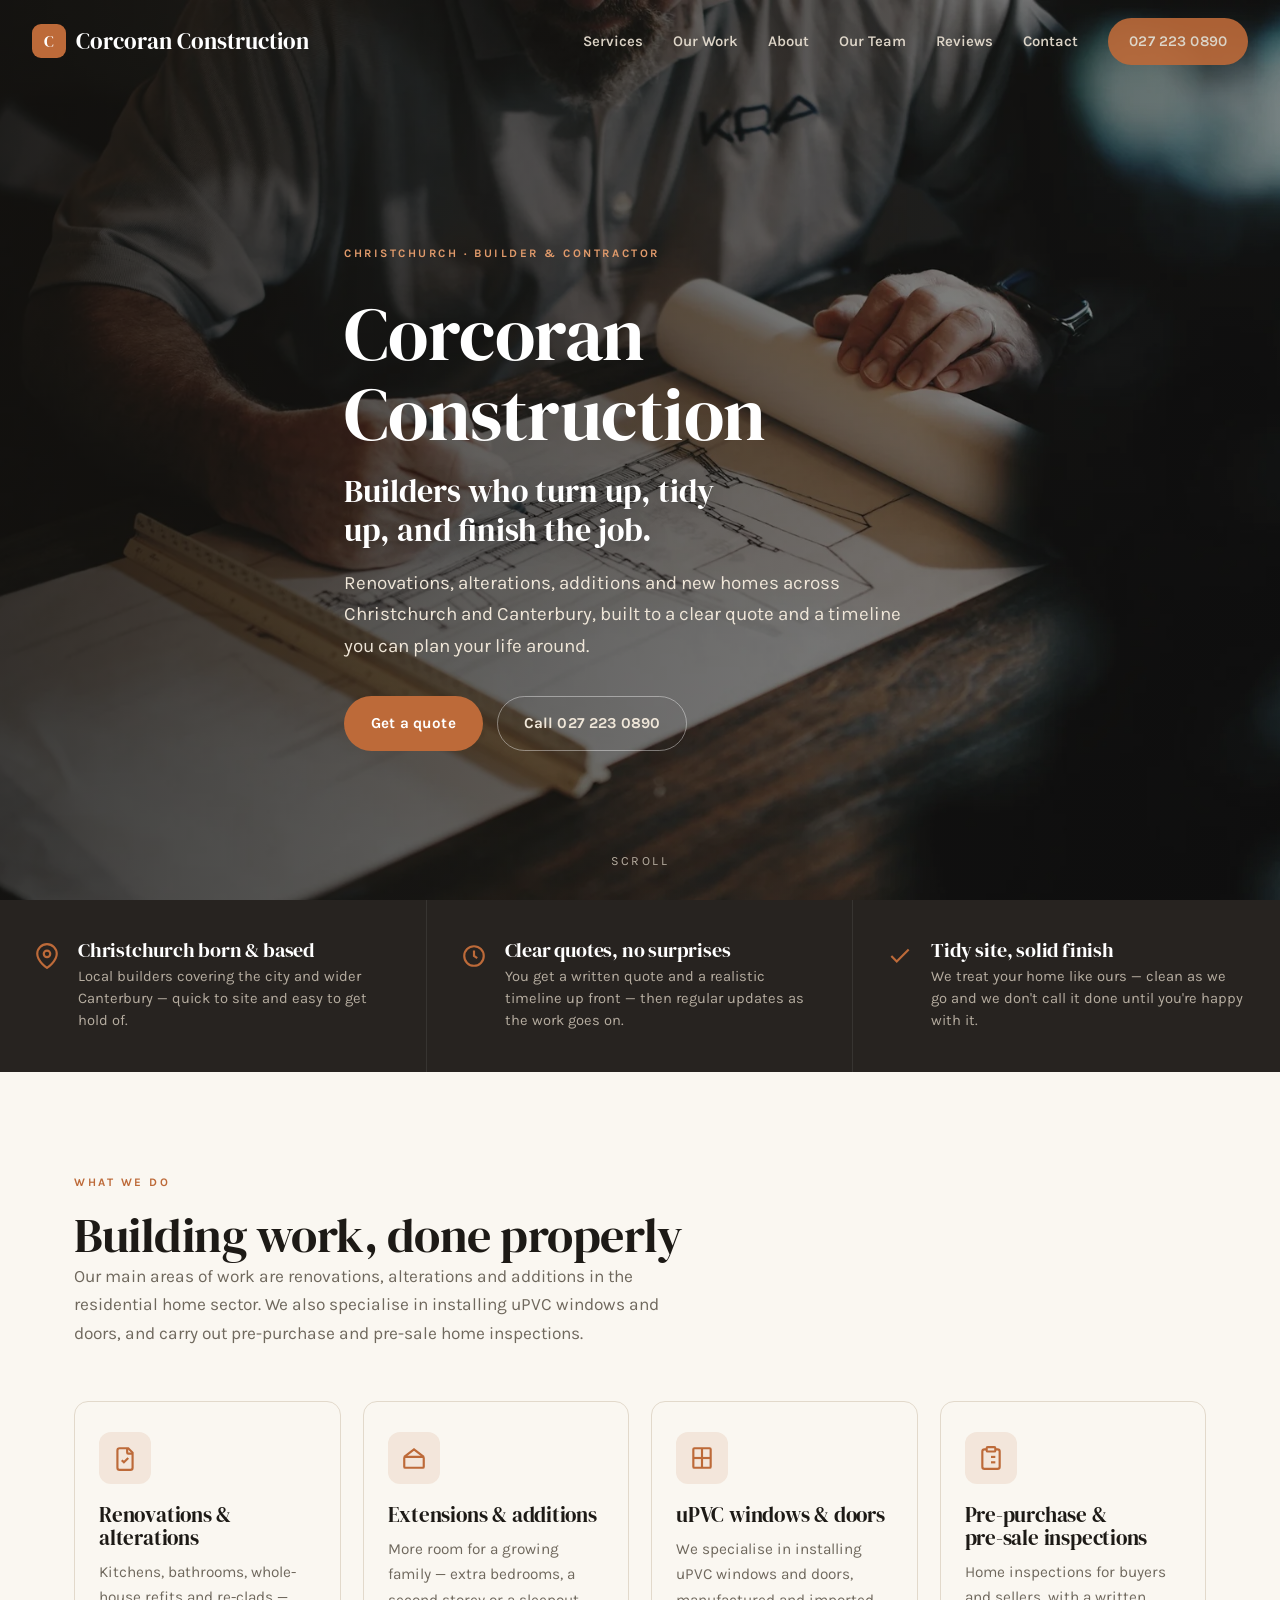
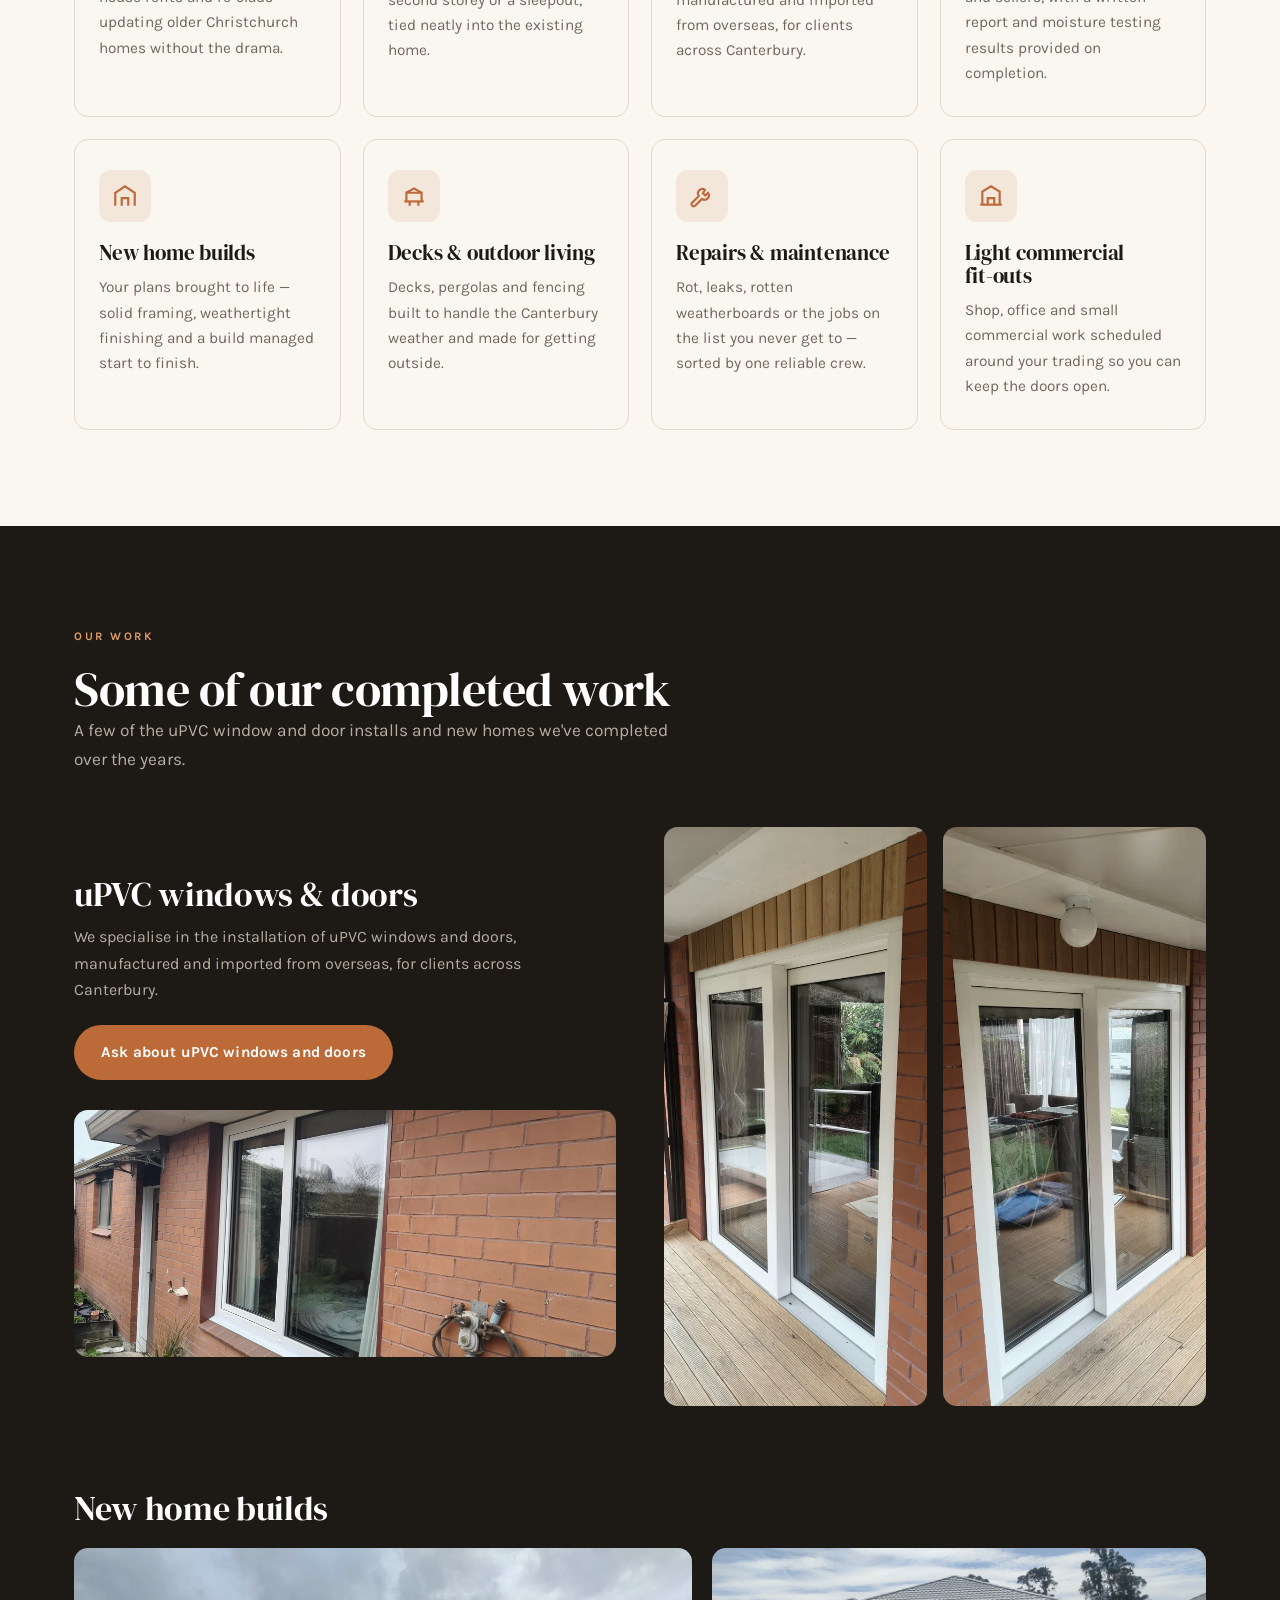
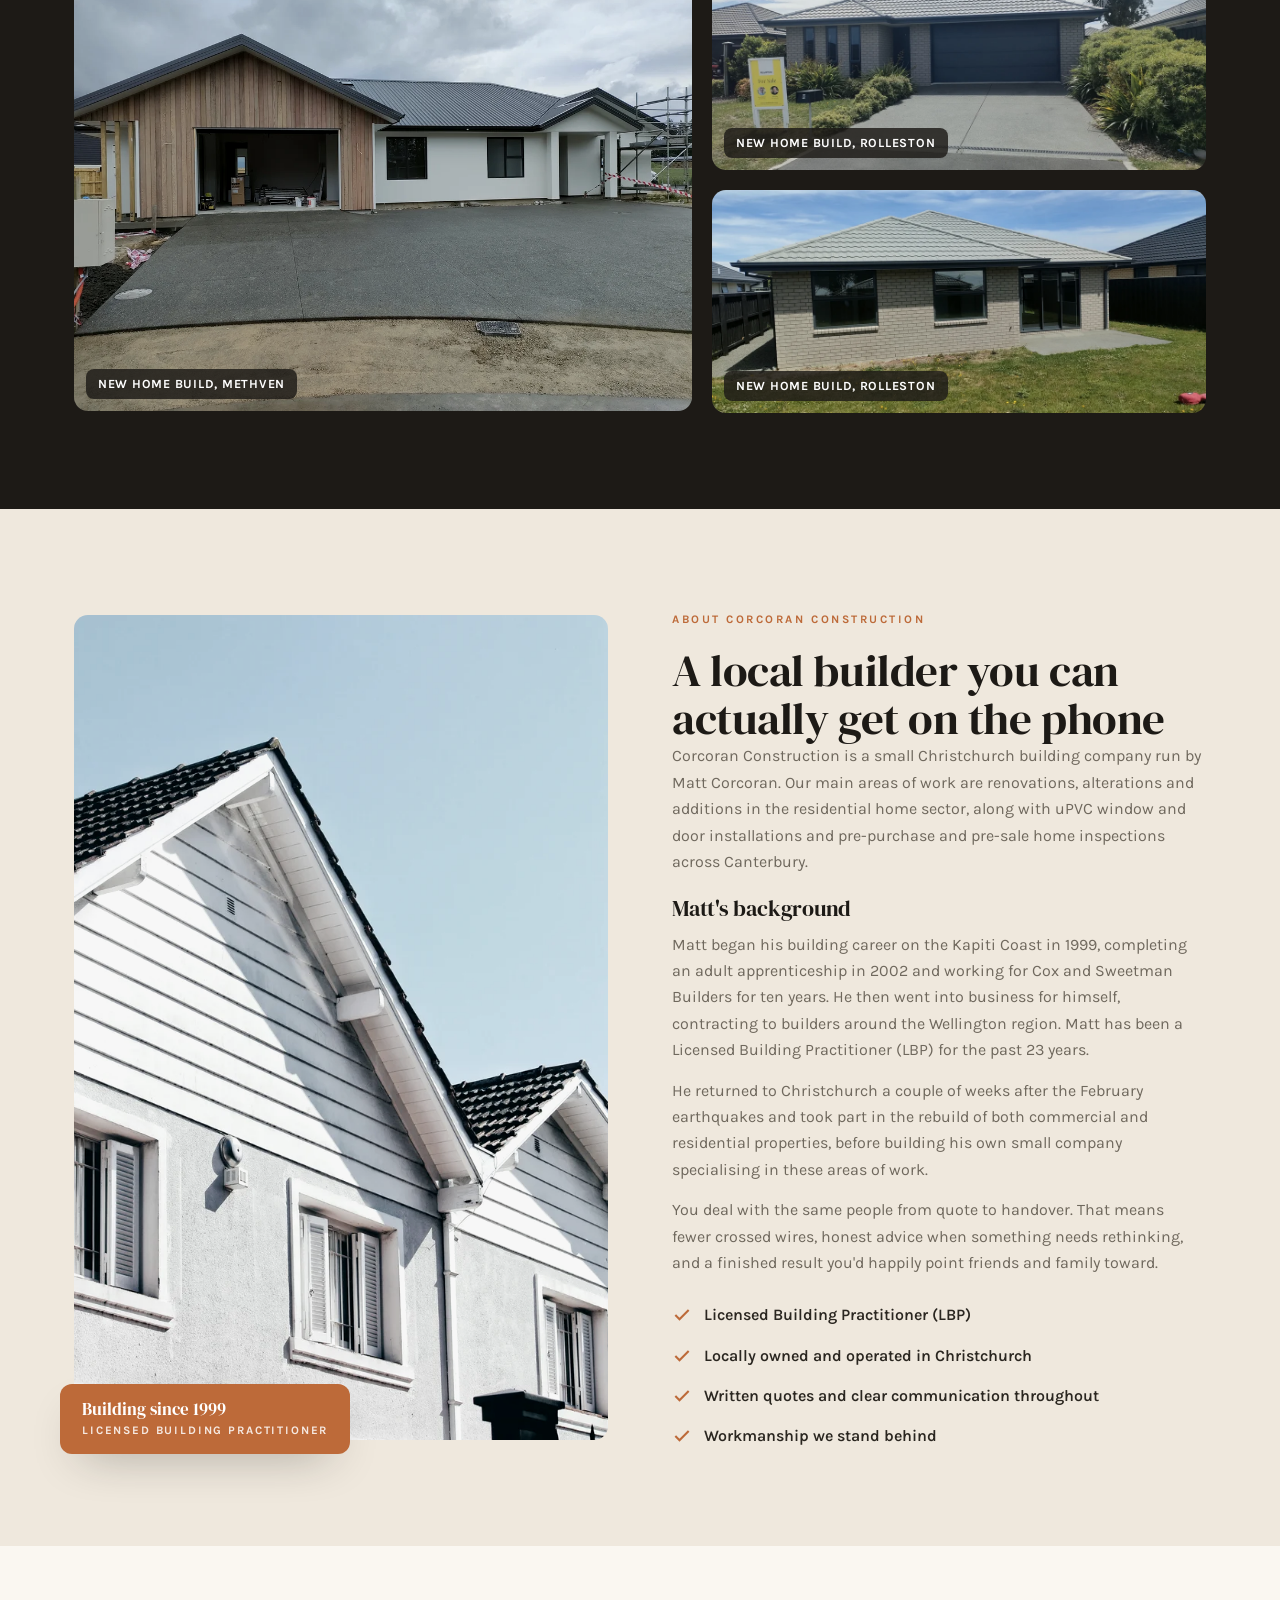
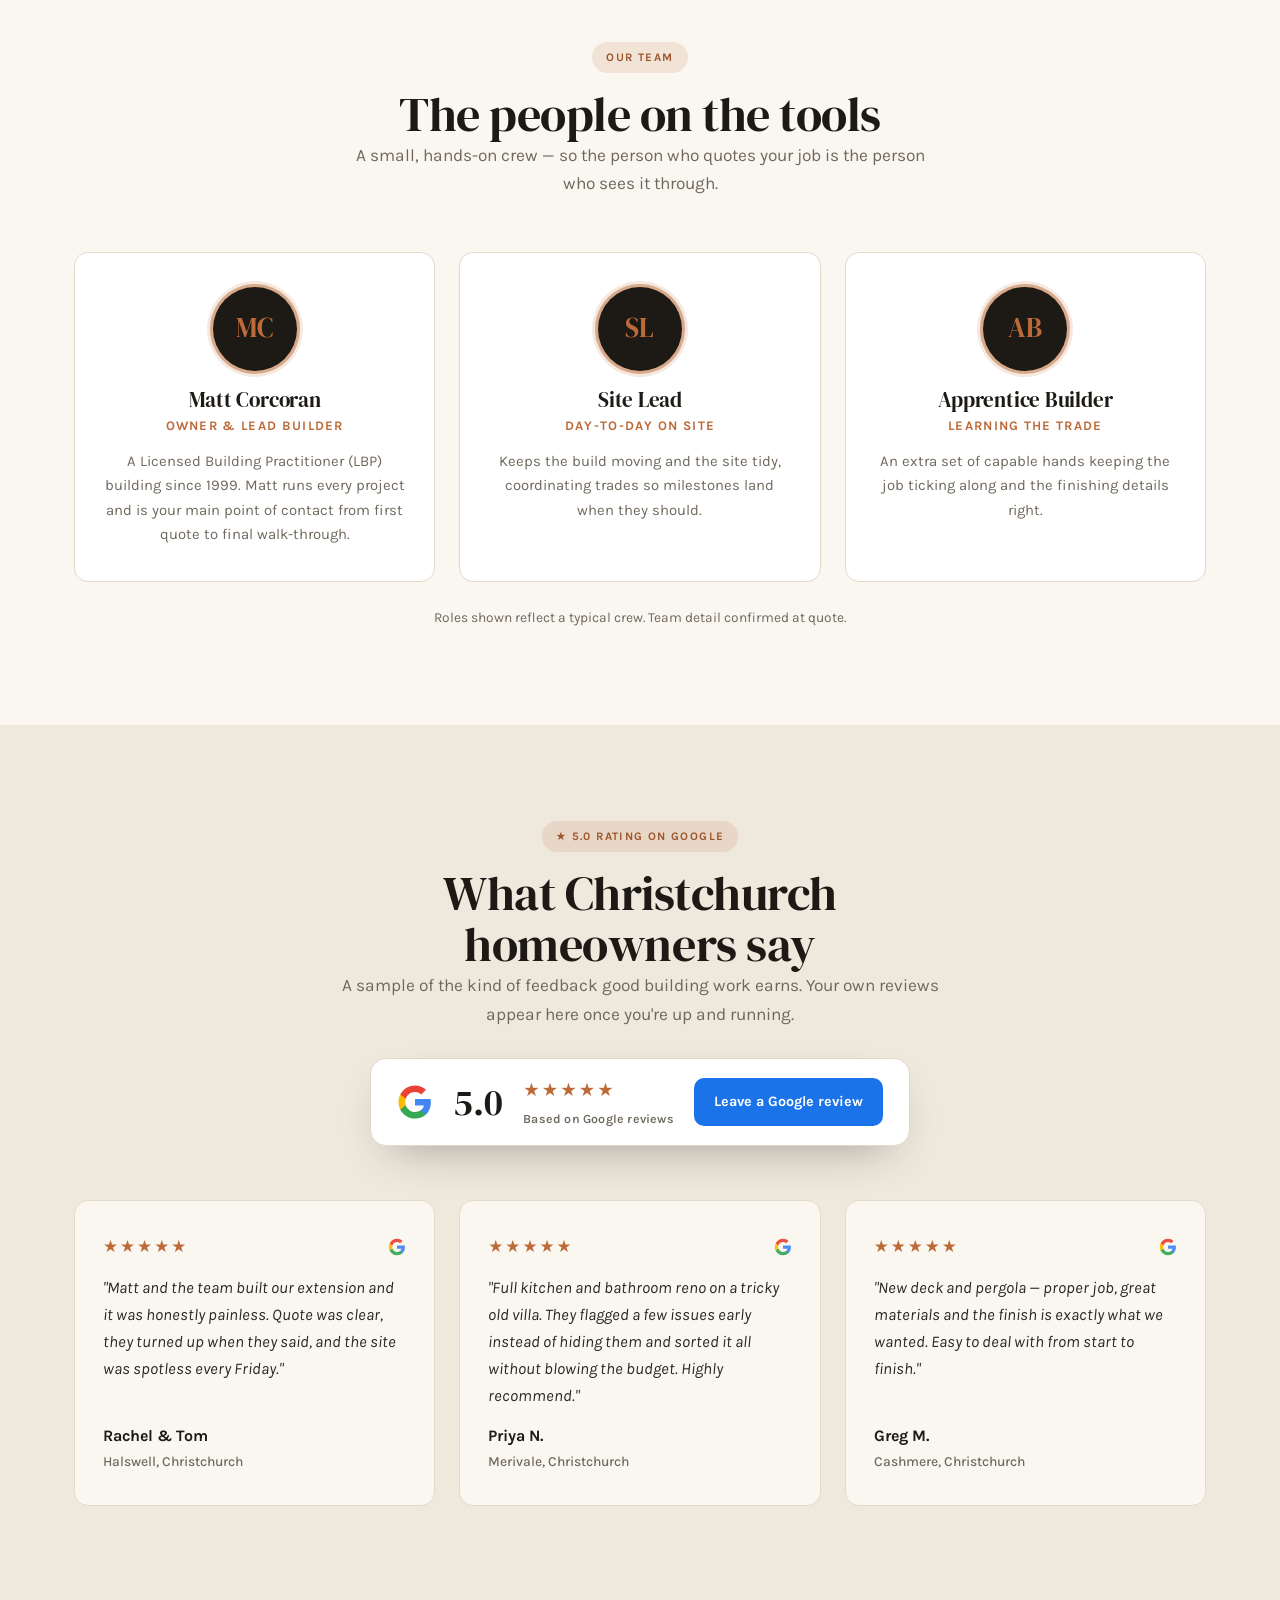
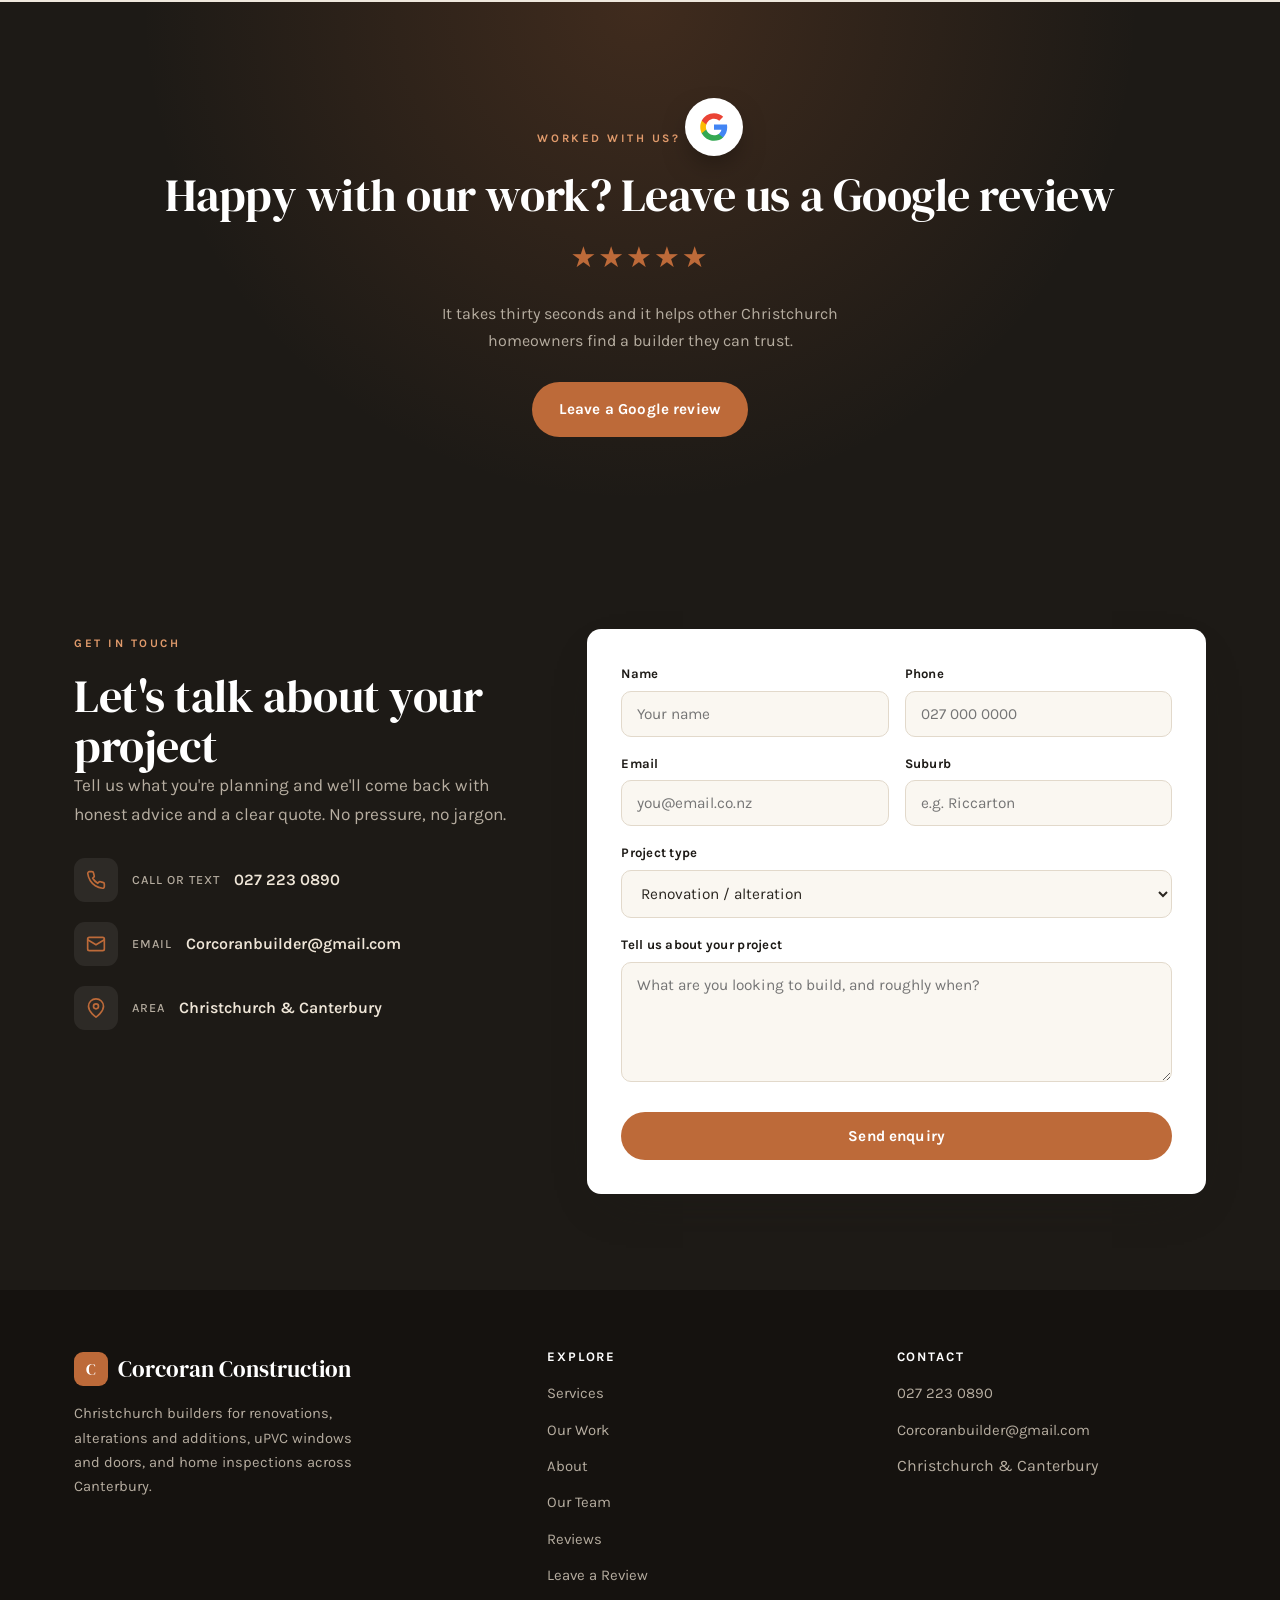
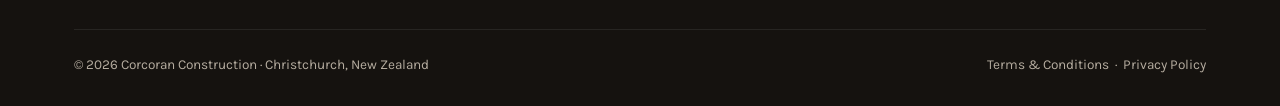
==== commit 5da75f8f: "Client changes: main areas of work, uPVC windows and doors, inspections, Matt's background, work pho" ====
--- a/index.html
+++ b/index.html
@@ -4,16 +4,16 @@
 <meta charset="UTF-8">
 <meta name="viewport" content="width=device-width, initial-scale=1.0">
 <title>Corcoran Construction | Builder, Christchurch</title>
-<meta name="description" content="Corcoran Construction — Christchurch builder for new homes, renovations, extensions and decks. Clear quotes, tidy sites, workmanship you can stand on. Get a quote from Matt today.">
+<meta name="description" content="Christchurch builder for home renovations, alterations and additions, uPVC windows and doors, and pre-purchase and pre-sale inspections. Get a quote from Matt today.">
 <link rel="preconnect" href="https://fonts.googleapis.com">
 <link rel="preconnect" href="https://fonts.gstatic.com" crossorigin>
 <link href="https://fonts.googleapis.com/css2?family=DM+Serif+Display:ital@0;1&family=Karla:wght@400;500;600;700;800&display=swap" rel="stylesheet">
 <link rel="stylesheet" href="styles.css">
 <link rel="icon" href="data:image/svg+xml,<svg xmlns='http://www.w3.org/2000/svg' viewBox='0 0 100 100'><rect width='100' height='100' rx='20' fill='%23bd6a39'/><text x='50' y='71' font-size='62' font-family='Georgia,serif' fill='white' text-anchor='middle'>C</text></svg>">
 <meta property="og:title" content="Corcoran Construction | Builder, Christchurch">
-<meta property="og:description" content="New homes, renovations, extensions and decks across Christchurch. Clear quotes and tidy sites.">
+<meta property="og:description" content="Renovations, alterations and additions, uPVC windows and doors, and home inspections across Christchurch and Canterbury.">
 <meta property="og:type" content="website">
-<meta property="og:image" content="https://images.unsplash.com/photo-1503387762-592deb58ef4e?auto=format&fit=crop&w=1200&q=70">
+<meta property="og:image" content="https://corcoran-construction-demo.vercel.app/img/og-image.jpg">
 </head>
 <body>
 
@@ -25,6 +25,7 @@
   <a href="index.html" class="brand"><span class="mark">C</span> Corcoran Construction</a>
   <div class="nav-links">
     <a href="#services">Services</a>
+    <a href="#work">Our Work</a>
     <a href="#about">About</a>
     <a href="#crew">Our Team</a>
     <a href="#reviews">Reviews</a>
@@ -37,16 +38,16 @@
 <!-- HERO -->
 <header class="hero" id="top">
   <div class="hero-slides">
-    <div class="hero-slide active" style="background-image:url('https://images.unsplash.com/photo-1503387762-592deb58ef4e?auto=format&fit=crop&w=1900&q=80')"></div>
-    <div class="hero-slide" style="background-image:url('https://images.unsplash.com/photo-1565008447742-97f6f38c985c?auto=format&fit=crop&w=1900&q=80')"></div>
-    <div class="hero-slide" style="background-image:url('https://images.unsplash.com/photo-1541888946425-d81bb19240f5?auto=format&fit=crop&w=1900&q=80')"></div>
+    <div class="hero-slide active" style="background-image:url('img/hero-1-1920.webp')"></div>
+    <div class="hero-slide" style="background-image:url('img/hero-2-1920.webp')"></div>
+    <div class="hero-slide" style="background-image:url('img/hero-3-1920.webp')"></div>
   </div>
   <div class="hero-overlay"></div>
   <div class="wrap hero-inner">
     <span class="eyebrow on-dark">Christchurch · Builder &amp; Contractor</span>
     <h1>Corcoran Construction</h1>
     <p class="hero-tag">Builders who turn up, tidy up, and finish the job.</p>
-    <p class="sub">New homes, renovations, extensions and decks across Christchurch and Canterbury — built to a clear quote and a timeline you can plan your life around.</p>
+    <p class="sub">Renovations, alterations, additions and new homes across Christchurch and Canterbury, built to a clear quote and a timeline you can plan your life around.</p>
     <div class="hero-cta">
       <a href="#contact" class="btn btn-primary">Get a quote</a>
       <a href="tel:+64272230890" class="btn btn-ghost">Call 027 223 0890</a>
@@ -77,40 +78,100 @@
 <section id="services">
   <div class="wrap">
     <div class="sec-head reveal">
-      <span class="eyebrow">What we build</span>
+      <span class="eyebrow">What we do</span>
       <h2>Building work, done properly</h2>
-      <p class="lead">From a single deck to a full new build, Corcoran Construction handles the carpentry and project management so you've got one team accountable for the whole job.</p>
+      <p class="lead">Our main areas of work are renovations, alterations and additions in the residential home sector. We also specialise in installing uPVC windows and doors, and carry out pre-purchase and pre-sale home inspections.</p>
     </div>
     <div class="svc-grid">
+      <div class="svc-card reveal">
+        <div class="svc-ic"><svg width="26" height="26" viewBox="0 0 24 24" fill="none" stroke="currentColor" stroke-width="2"><path d="M14 3v4a1 1 0 0 0 1 1h4"/><path d="M5 21V5a2 2 0 0 1 2-2h8l4 4v14a2 2 0 0 1-2 2H7a2 2 0 0 1-2-2Z"/><path d="m9 14 2 2 4-4"/></svg></div>
+        <h3>Renovations &amp; alterations</h3>
+        <p>Kitchens, bathrooms, whole-house refits and re-clads — updating older Christchurch homes without the drama.</p>
+      </div>
+      <div class="svc-card reveal">
+        <div class="svc-ic"><svg width="26" height="26" viewBox="0 0 24 24" fill="none" stroke="currentColor" stroke-width="2"><rect x="3" y="11" width="18" height="10" rx="1"/><path d="M3 11 12 4l9 7"/></svg></div>
+        <h3>Extensions &amp; additions</h3>
+        <p>More room for a growing family — extra bedrooms, a second storey or a sleepout, tied neatly into the existing home.</p>
+      </div>
+      <div class="svc-card reveal">
+        <div class="svc-ic"><svg width="26" height="26" viewBox="0 0 24 24" fill="none" stroke="currentColor" stroke-width="2"><rect x="4" y="3" width="16" height="18" rx="1"/><path d="M12 3v18"/><path d="M4 12h16"/></svg></div>
+        <h3>uPVC windows &amp; doors</h3>
+        <p>We specialise in installing uPVC windows and doors, manufactured and imported from overseas, for clients across Canterbury.</p>
+      </div>
+      <div class="svc-card reveal">
+        <div class="svc-ic"><svg width="26" height="26" viewBox="0 0 24 24" fill="none" stroke="currentColor" stroke-width="2"><rect x="8" y="2" width="8" height="4" rx="1"/><path d="M16 4h2a2 2 0 0 1 2 2v14a2 2 0 0 1-2 2H6a2 2 0 0 1-2-2V6a2 2 0 0 1 2-2h2"/><path d="M12 11h4"/><path d="M12 16h4"/><path d="M8 11h.01"/><path d="M8 16h.01"/></svg></div>
+        <h3>Pre-purchase &amp; <span class="nw">pre-sale</span> inspections</h3>
+        <p>Home inspections for buyers and sellers, with a written report and moisture testing results provided on completion.</p>
+      </div>
       <div class="svc-card reveal">
         <div class="svc-ic"><svg width="26" height="26" viewBox="0 0 24 24" fill="none" stroke="currentColor" stroke-width="2"><path d="M3 21V9l9-6 9 6v12"/><path d="M9 21v-7h6v7"/></svg></div>
         <h3>New home builds</h3>
         <p>Your plans brought to life — solid framing, weathertight finishing and a build managed start to finish.</p>
       </div>
       <div class="svc-card reveal">
-        <div class="svc-ic"><svg width="26" height="26" viewBox="0 0 24 24" fill="none" stroke="currentColor" stroke-width="2"><path d="M14 3v4a1 1 0 0 0 1 1h4"/><path d="M5 21V5a2 2 0 0 1 2-2h8l4 4v14a2 2 0 0 1-2 2H7a2 2 0 0 1-2-2Z"/><path d="m9 14 2 2 4-4"/></svg></div>
-        <h3>Renovations &amp; alterations</h3>
-        <p>Kitchens, bathrooms, whole-house refits and re-clads — updating older Christchurch homes without the drama.</p>
-      </div>
-      <div class="svc-card reveal">
-        <div class="svc-ic"><svg width="26" height="26" viewBox="0 0 24 24" fill="none" stroke="currentColor" stroke-width="2"><rect x="3" y="11" width="18" height="10" rx="1"/><path d="M3 11 12 4l9 7"/></svg></div>
-        <h3>Extensions &amp; additions</h3>
-        <p>More room for a growing family — extra bedrooms, a second storey or a sleepout, tied neatly into the existing home.</p>
-      </div>
-      <div class="svc-card reveal">
         <div class="svc-ic"><svg width="26" height="26" viewBox="0 0 24 24" fill="none" stroke="currentColor" stroke-width="2"><path d="M3 17h18"/><path d="M5 17V9h14v8"/><path d="M5 9 12 5l7 4"/><path d="M8 21v-4M16 21v-4"/></svg></div>
         <h3>Decks &amp; outdoor living</h3>
         <p>Decks, pergolas and fencing built to handle the Canterbury weather and made for getting outside.</p>
       </div>
       <div class="svc-card reveal">
-        <div class="svc-ic"><svg width="26" height="26" viewBox="0 0 24 24" fill="none" stroke="currentColor" stroke-width="2"><path d="M2 20h20"/><path d="M4 20V8l8-5 8 5v12"/><path d="M9 20v-6h6v6"/></svg></div>
-        <h3>Light commercial fit-outs</h3>
-        <p>Shop, office and small commercial work scheduled around your trading so you can keep the doors open.</p>
-      </div>
-      <div class="svc-card reveal">
         <div class="svc-ic"><svg width="26" height="26" viewBox="0 0 24 24" fill="none" stroke="currentColor" stroke-width="2"><path d="M14.7 6.3a4 4 0 0 0-5.6 5.6l-6 6a2 2 0 1 0 2.8 2.8l6-6a4 4 0 0 0 5.6-5.6l-2.5 2.5-2.1-2.1Z"/></svg></div>
         <h3>Repairs &amp; maintenance</h3>
         <p>Rot, leaks, rotten weatherboards or the jobs on the list you never get to — sorted by one reliable crew.</p>
+      </div>
+      <div class="svc-card reveal">
+        <div class="svc-ic"><svg width="26" height="26" viewBox="0 0 24 24" fill="none" stroke="currentColor" stroke-width="2"><path d="M2 20h20"/><path d="M4 20V8l8-5 8 5v12"/><path d="M9 20v-6h6v6"/></svg></div>
+        <h3>Light commercial <span class="nw">fit-outs</span></h3>
+        <p>Shop, office and small commercial work scheduled around your trading so you can keep the doors open.</p>
+      </div>
+    </div>
+  </div>
+</section>
+
+<!-- OUR WORK -->
+<section id="work" class="work">
+  <div class="wrap">
+    <div class="sec-head reveal">
+      <span class="eyebrow on-dark">Our work</span>
+      <h2>Some of our completed work</h2>
+      <p class="lead on-dark">A few of the uPVC window and door installs and new homes we've completed over the years.</p>
+    </div>
+
+    <div class="work-feature">
+      <div class="work-copy reveal">
+        <h3>uPVC windows &amp; doors</h3>
+        <p>We specialise in the installation of uPVC windows and doors, manufactured and imported from overseas, for clients across Canterbury.</p>
+        <a href="#contact" class="btn btn-primary">Ask about uPVC windows and doors</a>
+        <figure class="work-photo">
+          <img class="treated" src="img/upvc-window-brick-1080.webp" srcset="img/upvc-window-brick-1080.webp 1080w, img/upvc-window-brick-1920.webp 1920w" sizes="(max-width: 900px) 100vw, 560px" width="1920" height="874" loading="lazy" alt="White uPVC window installed in a red brick wall">
+        </figure>
+      </div>
+      <div class="upvc-pair reveal">
+        <figure class="work-photo">
+          <img class="treated" src="img/upvc-doors-deck-1080.webp" srcset="img/upvc-doors-deck-1080.webp 491w, img/upvc-doors-deck-1920.webp 874w" sizes="(max-width: 900px) 50vw, 280px" width="874" height="1920" loading="lazy" alt="White uPVC double doors opening onto a timber deck">
+        </figure>
+        <figure class="work-photo">
+          <img class="treated" src="img/upvc-doors-porch-1080.webp" srcset="img/upvc-doors-porch-1080.webp 491w, img/upvc-doors-porch-1920.webp 874w" sizes="(max-width: 900px) 50vw, 280px" width="874" height="1920" loading="lazy" alt="White uPVC doors under a covered porch beside a timber deck">
+        </figure>
+      </div>
+    </div>
+
+    <div class="builds-head reveal">
+      <h3>New home builds</h3>
+    </div>
+    <div class="builds reveal">
+      <figure class="work-photo">
+        <img class="treated" src="img/methven-new-home-1080.webp" srcset="img/methven-new-home-1080.webp 1080w, img/methven-new-home-1920.webp 1920w" sizes="(max-width: 760px) 100vw, 620px" width="1920" height="1440" loading="lazy" alt="New home in Methven with a cedar-clad garage, white walls and a dark roof, nearing completion">
+        <figcaption>New home build, Methven</figcaption>
+      </figure>
+      <div class="build-stack">
+        <figure class="work-photo">
+          <img class="treated" src="img/rolleston-new-home-front-1080.webp" srcset="img/rolleston-new-home-front-1080.webp 1080w, img/rolleston-new-home-front-1920.webp 1920w" sizes="(max-width: 760px) 100vw, 500px" width="1920" height="864" loading="lazy" alt="Front of a new brick home in Rolleston with a charcoal garage door and tiled roof">
+          <figcaption>New home build, Rolleston</figcaption>
+        </figure>
+        <figure class="work-photo">
+          <img class="treated" src="img/rolleston-new-home-rear-1080.webp" srcset="img/rolleston-new-home-rear-1080.webp 1080w, img/rolleston-new-home-rear-1920.webp 1920w" sizes="(max-width: 760px) 100vw, 500px" width="1920" height="864" loading="lazy" alt="Back of a new brick home in Rolleston with large dark-framed windows and sliding doors">
+          <figcaption>New home build, Rolleston</figcaption>
+        </figure>
       </div>
     </div>
   </div>
@@ -120,15 +181,19 @@
 <section id="about" class="bone">
   <div class="wrap about-grid">
     <div class="about-media reveal">
-      <img class="treated" src="https://images.unsplash.com/photo-1503594384566-461fe158e797?auto=format&fit=crop&w=1100&q=80" alt="Builder framing up timber on a Christchurch construction site" width="1100" height="825" loading="lazy">
-      <div class="tag">Hands on<span>Owner on every job</span></div>
+      <img class="treated" src="img/about-framing-1080.webp" srcset="img/about-framing-1080.webp 720w, img/about-framing-1920.webp 1280w" sizes="(max-width: 900px) 100vw, 560px" alt="Builder framing up timber on a Christchurch construction site" width="1100" height="825" loading="lazy">
+      <div class="tag">Building since 1999<span>Licensed Building Practitioner</span></div>
     </div>
     <div class="about-copy reveal">
       <span class="eyebrow">About Corcoran Construction</span>
       <h2 style="font-size:clamp(2rem,4vw,2.8rem);color:var(--dark)">A local builder you can actually get on the phone</h2>
-      <p>Corcoran Construction is a Christchurch building company run by Matt Corcoran. We take on residential and light commercial work across the city and Canterbury — the kind of jobs where good carpentry and straight talk matter more than a flashy sales pitch.</p>
+      <p>Corcoran Construction is a small Christchurch building company run by Matt Corcoran. Our main areas of work are renovations, alterations and additions in the residential home sector, along with uPVC window and door installations and pre-purchase and pre-sale home inspections across Canterbury.</p>
+      <h3 class="about-sub">Matt's background</h3>
+      <p>Matt began his building career on the Kapiti Coast in 1999, completing an adult apprenticeship in 2002 and working for Cox and Sweetman Builders for ten years. He then went into business for himself, contracting to builders around the Wellington region. Matt has been a Licensed Building Practitioner (LBP) for the past 23 years.</p>
+      <p>He returned to Christchurch a couple of weeks after the February earthquakes and took part in the rebuild of both commercial and residential properties, before building his own small company specialising in these areas of work.</p>
       <p>You deal with the same people from quote to handover. That means fewer crossed wires, honest advice when something needs rethinking, and a finished result you'd happily point friends and family toward.</p>
       <ul class="checklist">
+        <li><svg width="20" height="20" viewBox="0 0 24 24" fill="none" stroke="currentColor" stroke-width="2.5"><path d="M20 6 9 17l-5-5"/></svg> Licensed Building Practitioner (LBP)</li>
         <li><svg width="20" height="20" viewBox="0 0 24 24" fill="none" stroke="currentColor" stroke-width="2.5"><path d="M20 6 9 17l-5-5"/></svg> Locally owned and operated in Christchurch</li>
         <li><svg width="20" height="20" viewBox="0 0 24 24" fill="none" stroke="currentColor" stroke-width="2.5"><path d="M20 6 9 17l-5-5"/></svg> Written quotes and clear communication throughout</li>
         <li><svg width="20" height="20" viewBox="0 0 24 24" fill="none" stroke="currentColor" stroke-width="2.5"><path d="M20 6 9 17l-5-5"/></svg> Workmanship we stand behind</li>
@@ -150,7 +215,7 @@
         <div class="avatar">MC</div>
         <h3>Matt Corcoran</h3>
         <div class="role-sub">Owner &amp; Lead Builder</div>
-        <p>Runs every project and stays close to the work — your main point of contact from first quote to final walk-through.</p>
+        <p>A Licensed Building Practitioner (LBP) building since 1999. Matt runs every project and is your main point of contact from first quote to final walk-through.</p>
       </div>
       <div class="crew-card reveal">
         <div class="avatar">SL</div>
@@ -244,9 +309,11 @@
         <div class="field">
           <label for="ptype">Project type</label>
           <select id="ptype" name="Project type">
-            <option>New home build</option>
             <option>Renovation / alteration</option>
             <option>Extension / addition</option>
+            <option>uPVC windows / doors</option>
+            <option>Pre-purchase / pre-sale inspection</option>
+            <option>New home build</option>
             <option>Deck / outdoor living</option>
             <option>Light commercial</option>
             <option>Repairs / maintenance</option>
@@ -266,12 +333,13 @@
     <div class="footer-grid">
       <div>
         <a href="index.html" class="brand"><span class="mark">C</span> Corcoran Construction</a>
-        <p>Christchurch builders for new homes, renovations, extensions and decks across Canterbury.</p>
+        <p>Christchurch builders for renovations, alterations and additions, uPVC windows and doors, and home inspections across Canterbury.</p>
       </div>
       <div>
         <h4>Explore</h4>
         <ul>
           <li><a href="#services">Services</a></li>
+          <li><a href="#work">Our Work</a></li>
           <li><a href="#about">About</a></li>
           <li><a href="#crew">Our Team</a></li>
           <li><a href="#reviews">Reviews</a></li>
--- a/styles.css
+++ b/styles.css
@@ -129,7 +129,33 @@
 .svc-card h3{font-size:1.45rem;color:var(--dark);margin-bottom:10px}
 .svc-card p{color:var(--muted);font-size:.96rem}
 
+/* four-across services grid (eight services) */
+.nw{white-space:nowrap}
+.svc-grid{grid-template-columns:repeat(4,1fr);gap:22px}
+.svc-grid .svc-card{padding:30px 24px}
+.svc-grid .svc-card h3{font-size:1.32rem}
+
+/* ===== OUR WORK ===== */
+.work{background:var(--dark)}
+.work .sec-head h2{color:#fff}
+.work-feature{display:grid;grid-template-columns:1fr 1fr;gap:48px;align-items:center}
+.work-copy h3,.builds-head h3{color:#fff;font-size:clamp(1.6rem,3vw,2.1rem);margin-bottom:12px}
+.work-copy p{color:var(--cream-muted);margin-bottom:22px;max-width:52ch}
+.work-copy .btn{margin-bottom:30px}
+.work-photo{position:relative;margin:0;border-radius:var(--radius);overflow:hidden;background:var(--dark-2)}
+.work-photo img{width:100%;height:auto;display:block}
+.work-photo figcaption{
+  position:absolute;left:12px;bottom:12px;max-width:calc(100% - 24px);
+  background:rgba(29,26,22,.82);color:#fff;padding:7px 12px;border-radius:8px;
+  font-weight:700;font-size:.78rem;letter-spacing:.06em;text-transform:uppercase;line-height:1.3;
+}
+.upvc-pair{display:grid;grid-template-columns:1fr 1fr;gap:16px;align-items:start}
+.builds-head{margin:84px 0 22px}
+.builds{display:grid;grid-template-columns:1.25fr 1fr;gap:20px;align-items:start}
+.build-stack{display:grid;gap:20px}
+
 /* ===== ABOUT ===== */
+.about-sub{font-size:1.4rem;color:var(--dark);margin:22px 0 10px}
 .about-grid{display:grid;grid-template-columns:1fr 1fr;gap:64px;align-items:center}
 .about-media{position:relative}
 .about-media img{width:100%;aspect-ratio:4/3;object-fit:cover;border-radius:var(--radius)}
@@ -176,6 +202,19 @@
 .funnel h2{color:#fff;font-size:clamp(2rem,4vw,2.9rem);margin-bottom:14px}
 .funnel .stars{font-size:1.8rem;margin-bottom:20px}
 .funnel p{color:var(--cream-muted);max-width:48ch;margin:0 auto 28px}
+.hero-tag{font-family:"DM Serif Display",Georgia,serif;color:#fff;font-size:clamp(1.35rem,2.8vw,2rem);line-height:1.22;margin:-4px 0 18px;max-width:24ch;text-shadow:0 2px 24px rgba(0,0,0,.35)}
+.g-summary{display:inline-flex;align-items:center;gap:20px;flex-wrap:wrap;justify-content:center;background:#fff;border:1px solid var(--line);border-radius:16px;padding:16px 26px;box-shadow:var(--shadow);margin-top:30px}
+.g-logo{display:inline-flex;align-items:center}
+.g-score{font-family:"DM Serif Display",Georgia,serif;font-size:2.3rem;color:var(--dark);line-height:1}
+.g-stars{display:flex;flex-direction:column;align-items:flex-start;gap:3px}
+.g-stars .stars{font-size:1.15rem;letter-spacing:2px}
+.g-sub{font-size:.78rem;color:var(--muted);font-weight:600;letter-spacing:.2px}
+.g-btn{background:#1a73e8;color:#fff;font-weight:700;padding:12px 20px;border-radius:10px;font-size:.9rem;text-decoration:none;transition:transform .2s,background .2s;white-space:nowrap}
+.g-btn:hover{background:#1668d6;transform:translateY(-2px)}
+.rev-top{display:flex;align-items:center;justify-content:space-between}
+.rev-g{display:inline-flex;opacity:.92}
+.funnel-g{display:inline-flex;align-items:center;justify-content:center;background:#fff;width:58px;height:58px;border-radius:50%;margin-bottom:14px;box-shadow:0 12px 30px -10px rgba(0,0,0,.55)}
+@media(max-width:560px){.g-summary{gap:14px;padding:14px 18px}.g-score{font-size:2rem}}
 
 /* ===== CONTACT ===== */
 .contact{background:var(--dark)}
@@ -264,6 +303,24 @@
   .form .row{grid-template-columns:1fr}
   section{padding:72px 0}
 }
+@media(max-width:1100px){
+  .svc-grid{grid-template-columns:repeat(2,1fr)}
+  .nav,.nav.scrolled{padding-left:24px;padding-right:24px}
+  .nav-links{gap:18px}
+  .nav-links a{font-size:.88rem}
+}
+@media(max-width:900px){
+  .work-feature{grid-template-columns:1fr;gap:16px}
+  .builds-head{margin-top:56px}
+}
+@media(max-width:760px){
+  .builds{grid-template-columns:1fr;gap:16px}
+  .build-stack{gap:16px}
+}
+@media(max-width:600px){
+  .svc-grid{grid-template-columns:1fr}
+  .upvc-pair{gap:12px}
+}
 @media(max-width:520px){
   .hero h1{font-size:2.3rem}
   .wrap{padding:0 18px}
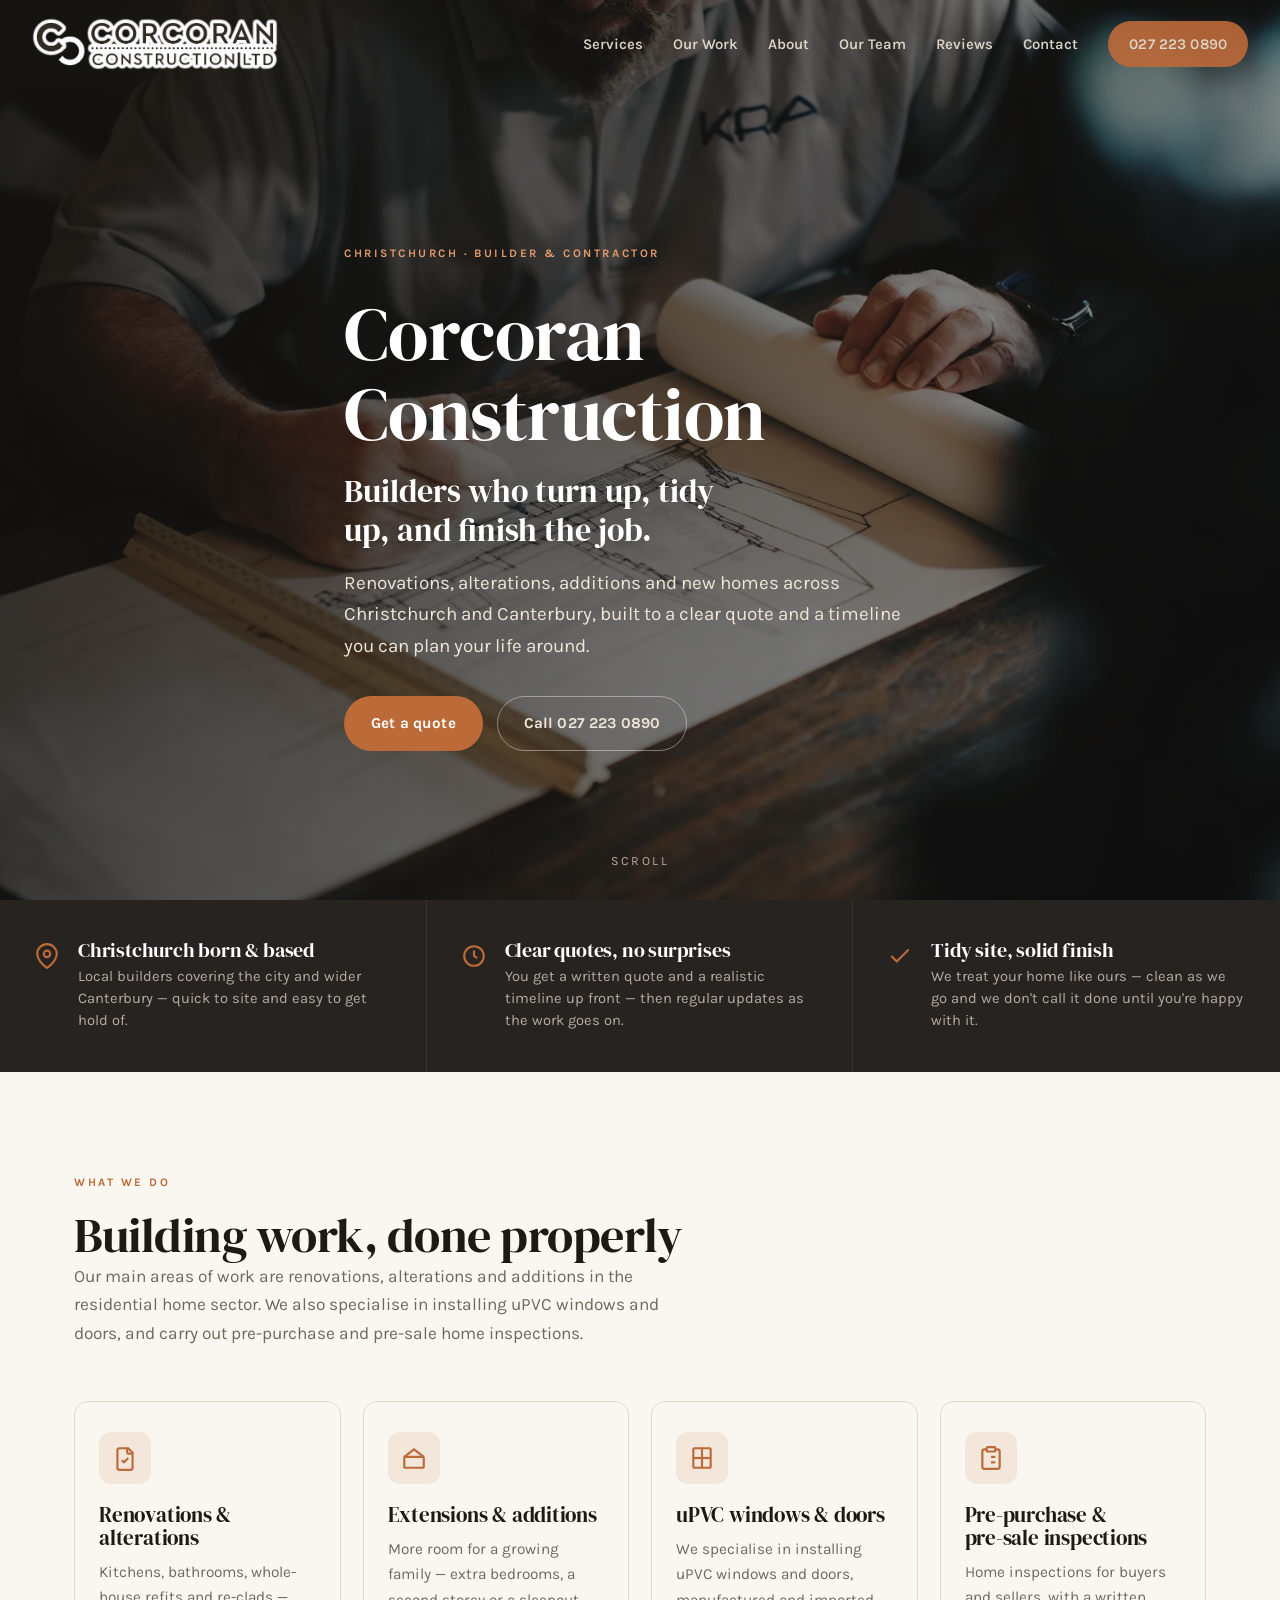
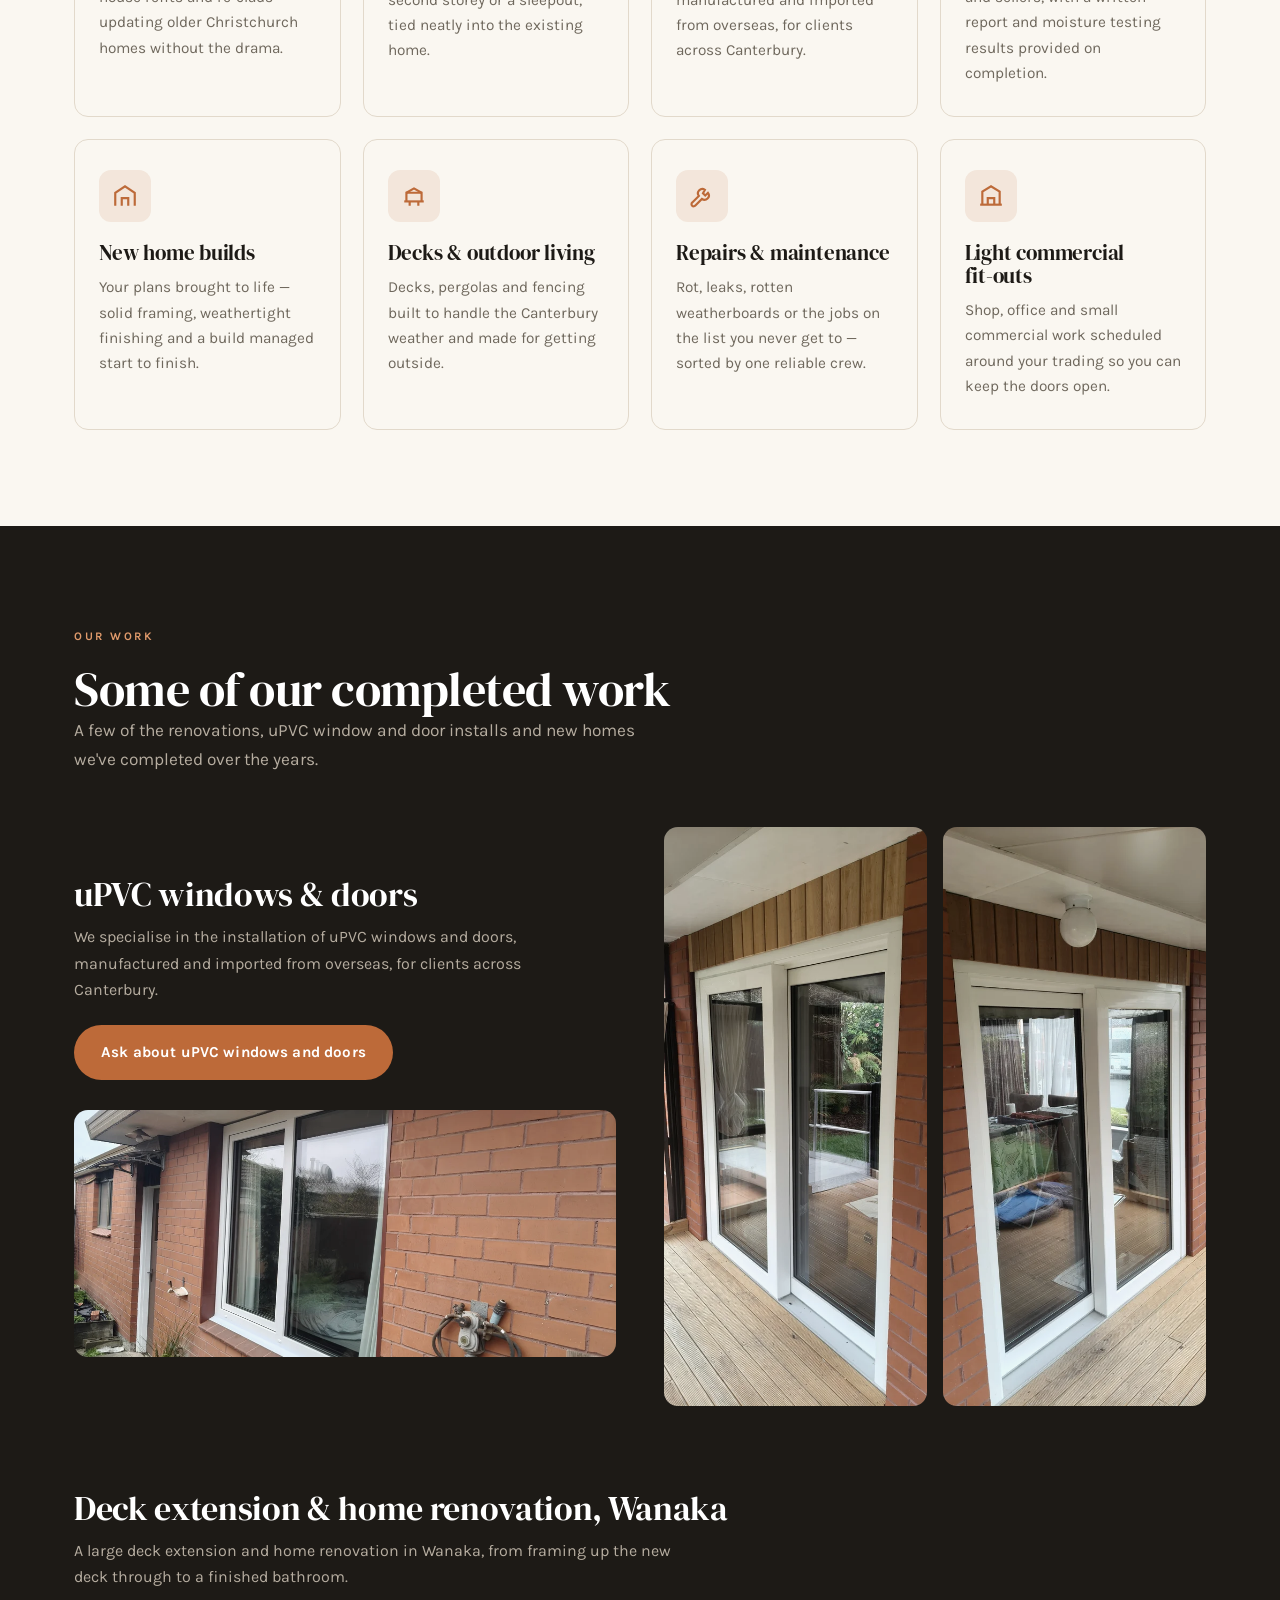
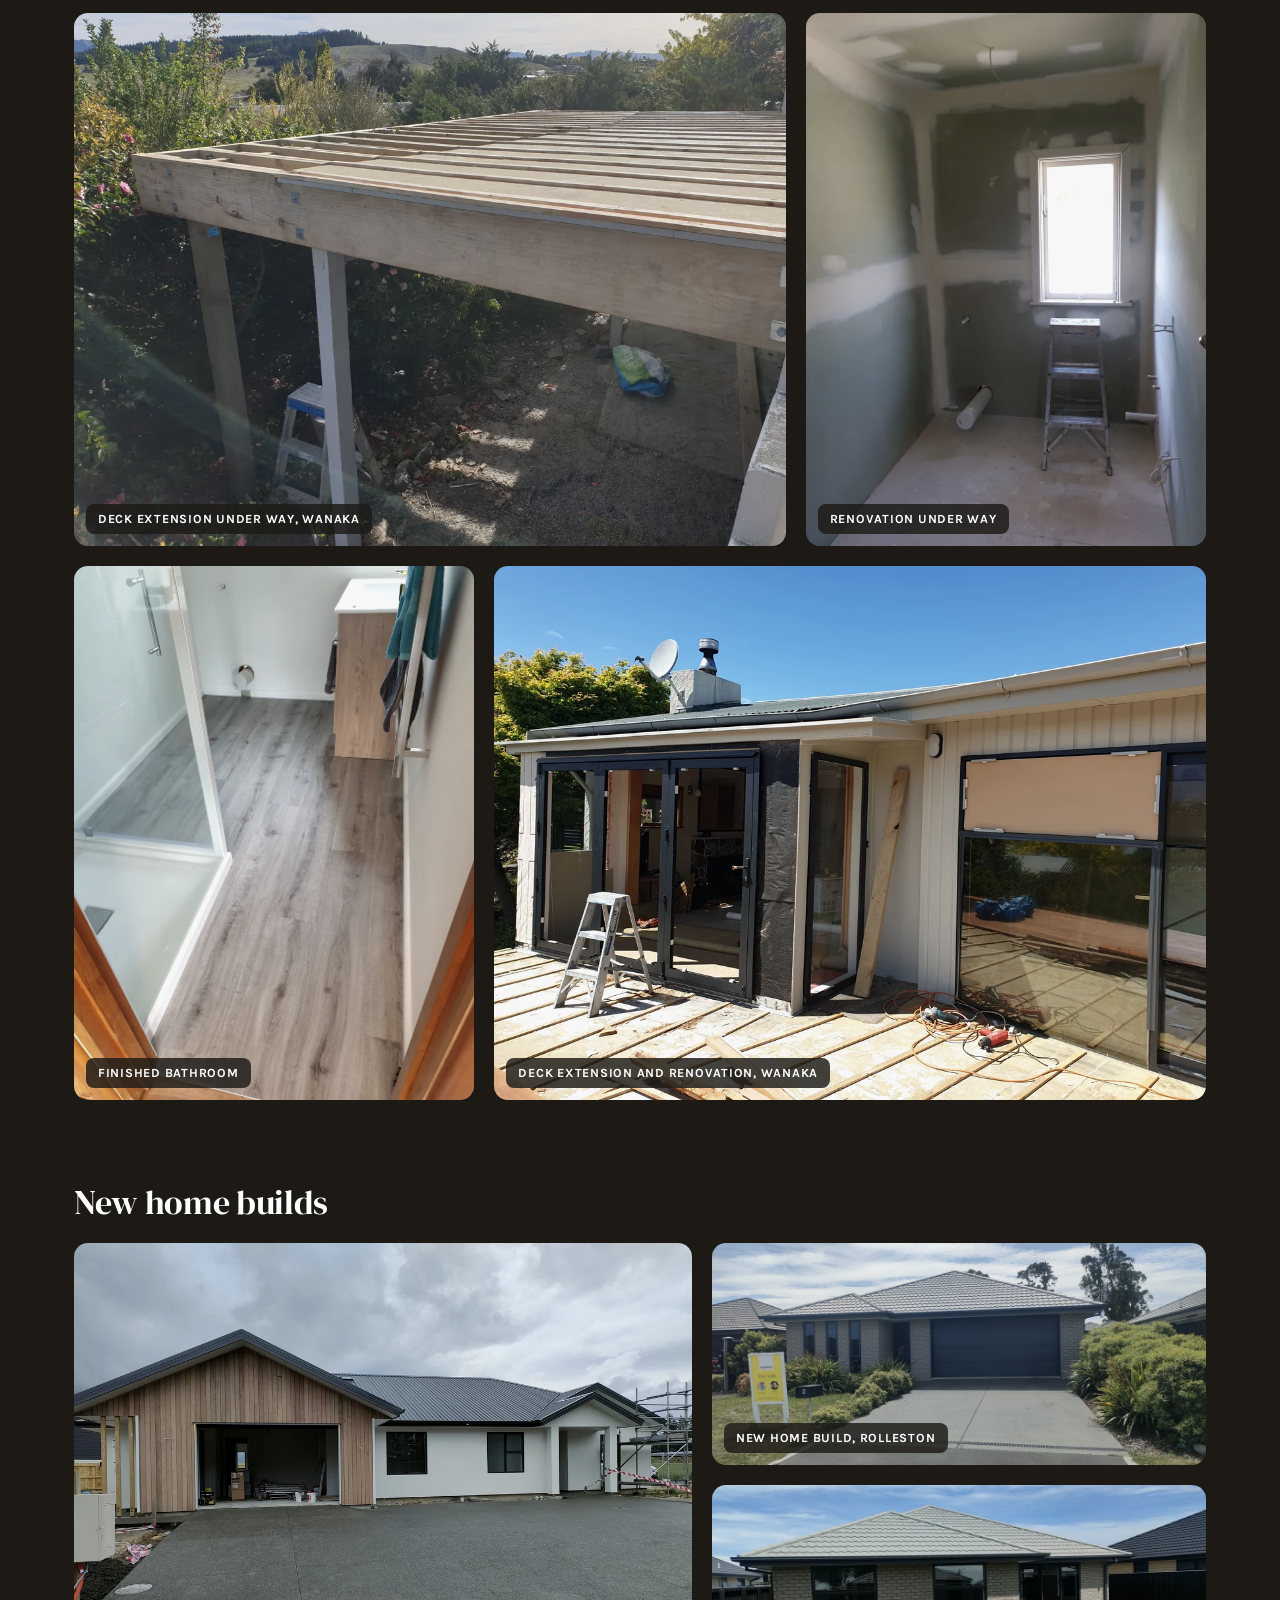
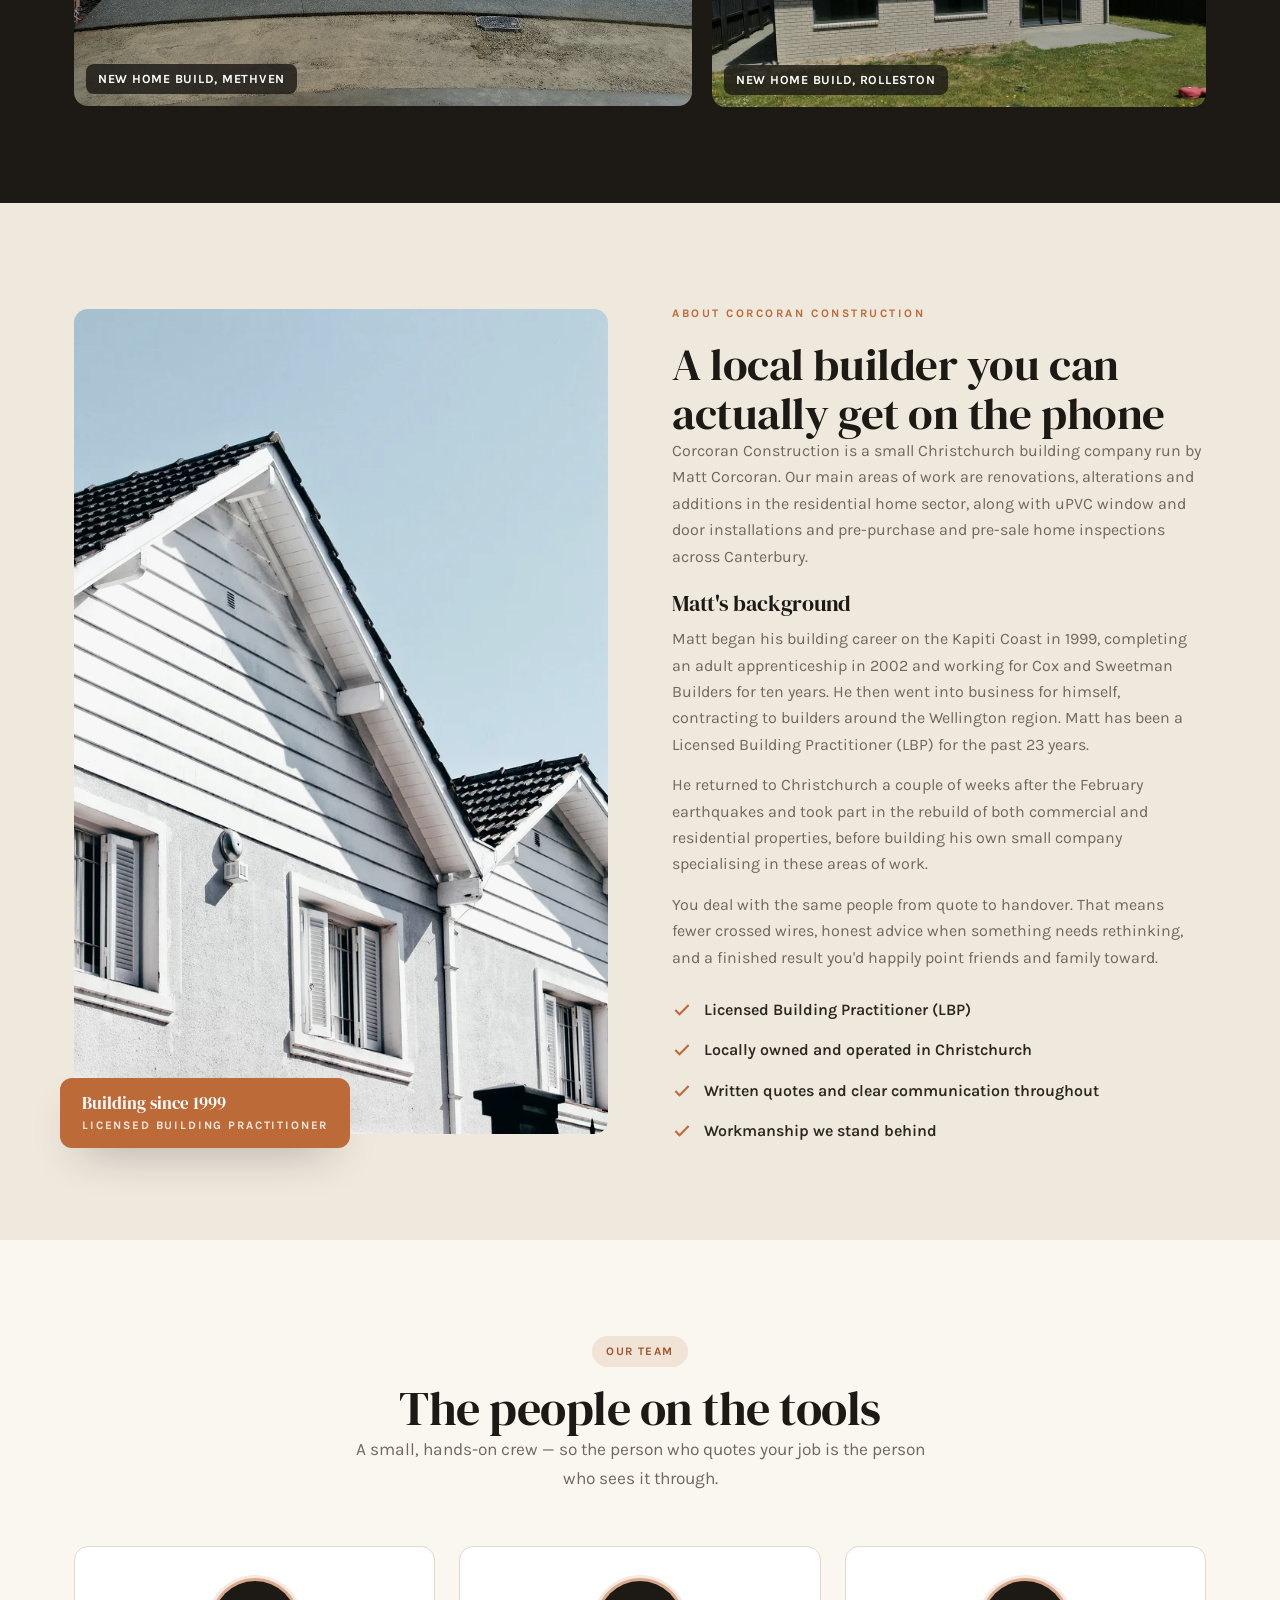
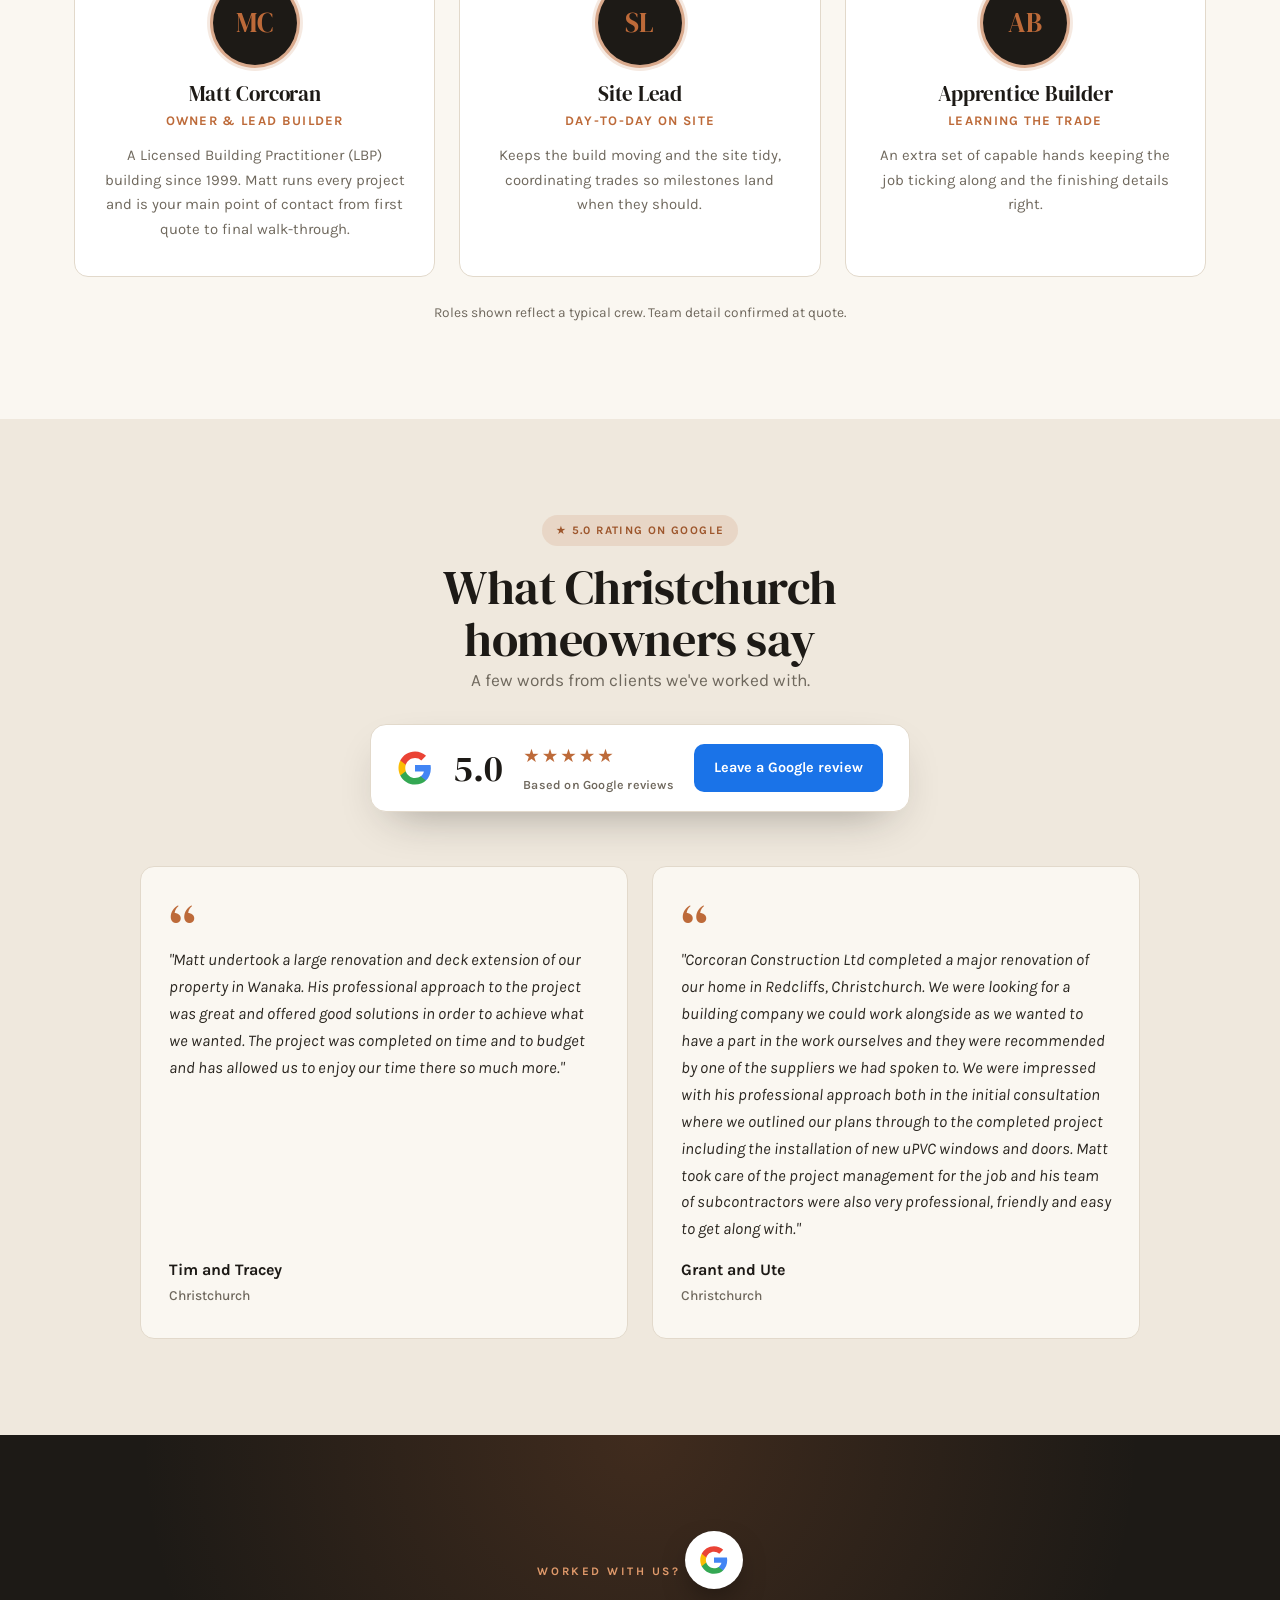
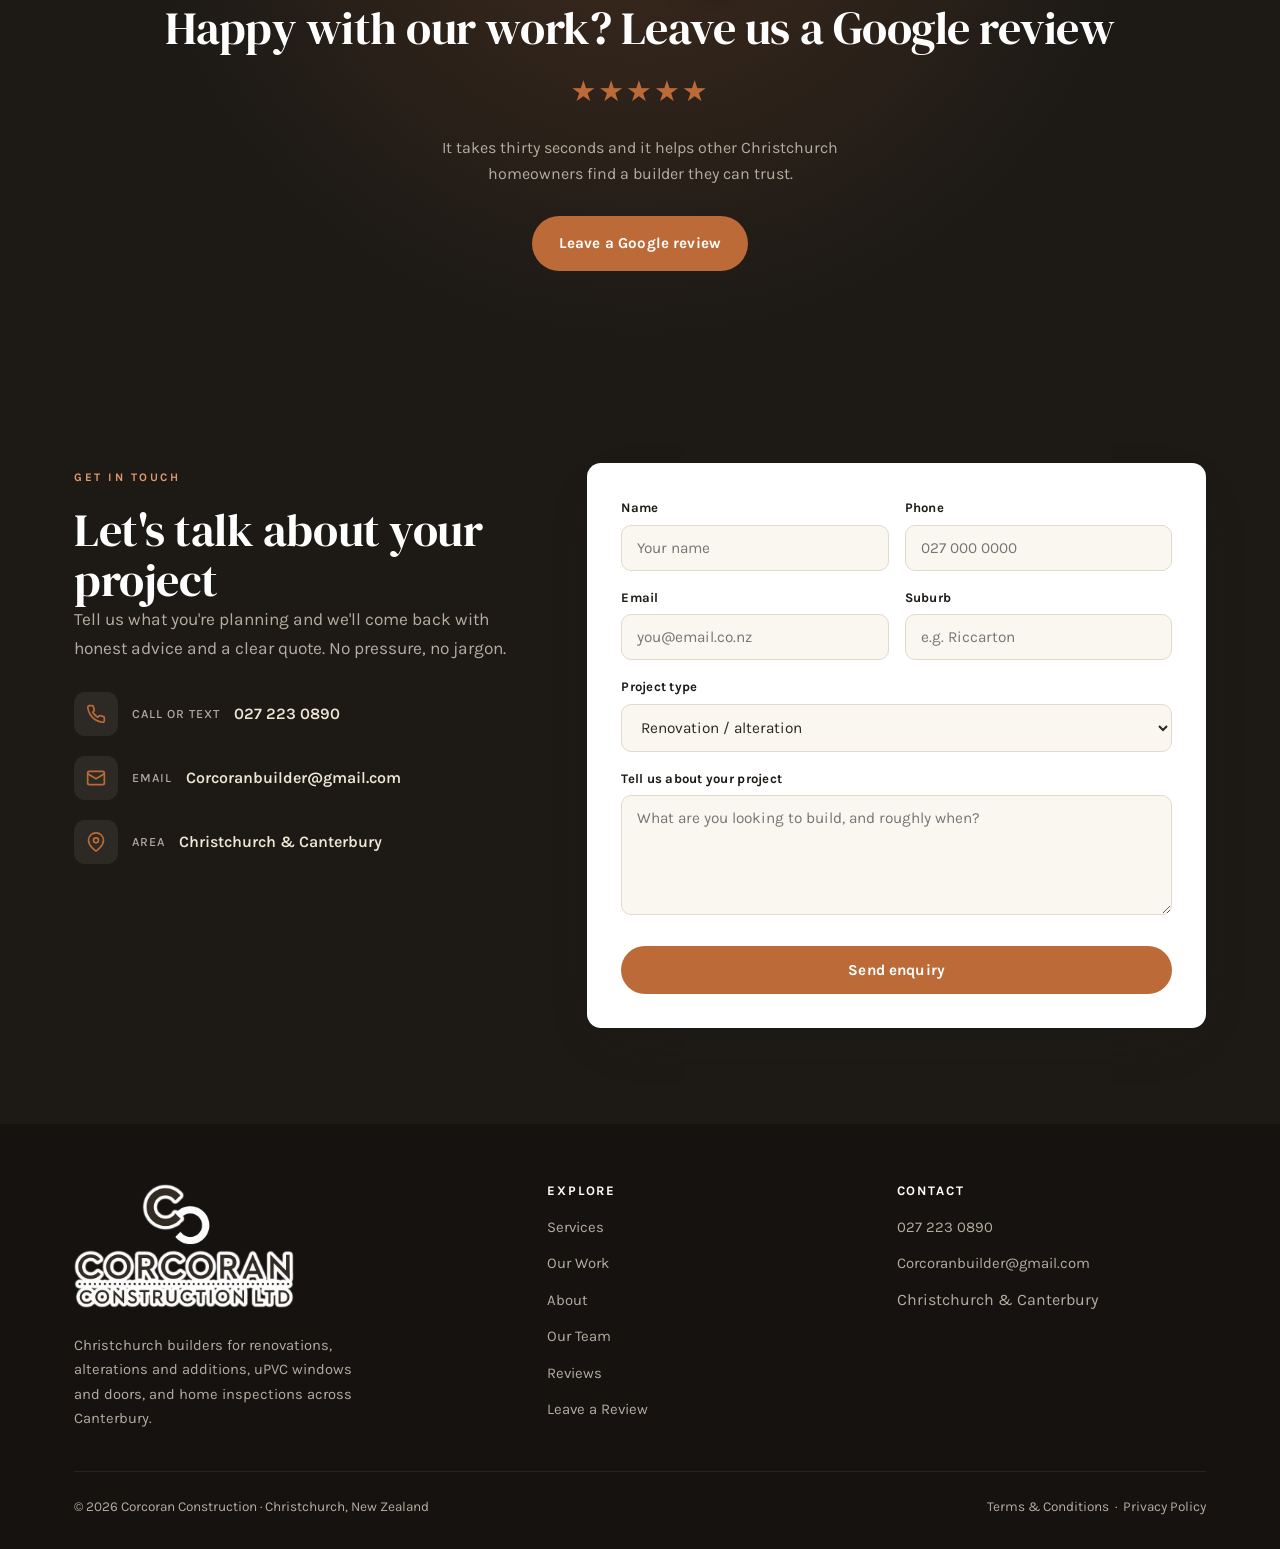
==== commit 7f83cb83: "Client changes: company logo, Wanaka deck and renovation photos, client comments - Company logo (cut" ====
--- a/index.html
+++ b/index.html
@@ -9,7 +9,8 @@
 <link rel="preconnect" href="https://fonts.gstatic.com" crossorigin>
 <link href="https://fonts.googleapis.com/css2?family=DM+Serif+Display:ital@0;1&family=Karla:wght@400;500;600;700;800&display=swap" rel="stylesheet">
 <link rel="stylesheet" href="styles.css">
-<link rel="icon" href="data:image/svg+xml,<svg xmlns='http://www.w3.org/2000/svg' viewBox='0 0 100 100'><rect width='100' height='100' rx='20' fill='%23bd6a39'/><text x='50' y='71' font-size='62' font-family='Georgia,serif' fill='white' text-anchor='middle'>C</text></svg>">
+<link rel="icon" type="image/png" href="img/favicon.png">
+<link rel="apple-touch-icon" href="img/apple-touch-icon.png">
 <meta property="og:title" content="Corcoran Construction | Builder, Christchurch">
 <meta property="og:description" content="Renovations, alterations and additions, uPVC windows and doors, and home inspections across Christchurch and Canterbury.">
 <meta property="og:type" content="website">
@@ -18,11 +19,11 @@
 <body>
 
 <!-- INTRO ANIMATION -->
-<div id="intro"><div class="il"><span class="mark">C</span> Corcoran Construction</div></div>
+<div id="intro"><div class="il"><img class="intro-logo" src="img/corcoran-logo.png" width="1200" height="675" alt="Corcoran Construction Ltd"></div></div>
 
 <!-- NAV -->
 <nav class="nav">
-  <a href="index.html" class="brand"><span class="mark">C</span> Corcoran Construction</a>
+  <a href="index.html" class="brand"><img class="brand-logo" src="img/corcoran-logo-nav.png" width="1200" height="254" alt="Corcoran Construction Ltd"></a>
   <div class="nav-links">
     <a href="#services">Services</a>
     <a href="#work">Our Work</a>
@@ -133,7 +134,7 @@
     <div class="sec-head reveal">
       <span class="eyebrow on-dark">Our work</span>
       <h2>Some of our completed work</h2>
-      <p class="lead on-dark">A few of the uPVC window and door installs and new homes we've completed over the years.</p>
+      <p class="lead on-dark">A few of the renovations, uPVC window and door installs and new homes we've completed over the years.</p>
     </div>
 
     <div class="work-feature">
@@ -153,6 +154,31 @@
           <img class="treated" src="img/upvc-doors-porch-1080.webp" srcset="img/upvc-doors-porch-1080.webp 491w, img/upvc-doors-porch-1920.webp 874w" sizes="(max-width: 900px) 50vw, 280px" width="874" height="1920" loading="lazy" alt="White uPVC doors under a covered porch beside a timber deck">
         </figure>
       </div>
+    </div>
+
+    <div class="builds-head reveal">
+      <h3>Deck extension &amp; home renovation, Wanaka</h3>
+      <p>A large deck extension and home renovation in Wanaka, from framing up the new deck through to a finished bathroom.</p>
+    </div>
+    <div class="project-row reveal">
+      <figure class="work-photo">
+        <img class="treated" src="img/wanaka-deck-framing-1080.webp" srcset="img/wanaka-deck-framing-1080.webp 1080w, img/wanaka-deck-framing-1920.webp 1920w" sizes="(max-width: 760px) 100vw, 700px" width="1920" height="1440" loading="lazy" alt="Timber framing and joists for a large raised deck extension on posts, with Wanaka hills behind">
+        <figcaption>Deck extension under way, Wanaka</figcaption>
+      </figure>
+      <figure class="work-photo">
+        <img class="treated" src="img/wanaka-bathroom-lining-1080.webp" srcset="img/wanaka-bathroom-lining-1080.webp 810w, img/wanaka-bathroom-lining-1920.webp 1440w" sizes="(max-width: 760px) 100vw, 400px" width="1440" height="1920" loading="lazy" alt="Bathroom during the Wanaka renovation, with new wall linings stopped and plumbing roughed in">
+        <figcaption>Renovation under way</figcaption>
+      </figure>
+    </div>
+    <div class="project-row flip reveal">
+      <figure class="work-photo">
+        <img class="treated" src="img/wanaka-bathroom-finished-1080.webp" srcset="img/wanaka-bathroom-finished-1080.webp 810w, img/wanaka-bathroom-finished-1920.webp 1440w" sizes="(max-width: 760px) 100vw, 400px" width="1440" height="1920" loading="lazy" alt="Finished bathroom with a glass shower, timber-look vanity and grey plank flooring">
+        <figcaption>Finished bathroom</figcaption>
+      </figure>
+      <figure class="work-photo">
+        <img class="treated" src="img/wanaka-deck-doors-1080.webp" srcset="img/wanaka-deck-doors-1080.webp 1080w, img/wanaka-deck-doors-1920.webp 1920w" sizes="(max-width: 760px) 100vw, 700px" width="1920" height="1440" loading="lazy" alt="Renovated Wanaka home with new dark-framed bifold doors opening onto the new deck as the decking goes down">
+        <figcaption>Deck extension and renovation, Wanaka</figcaption>
+      </figure>
     </div>
 
     <div class="builds-head reveal">
@@ -240,7 +266,7 @@
     <div class="sec-head center reveal">
       <span class="badge">★ 5.0 rating on Google</span>
       <h2>What Christchurch homeowners say</h2>
-      <p class="lead" style="margin-inline:auto">A sample of the kind of feedback good building work earns. Your own reviews appear here once you're up and running.</p>
+      <p class="lead" style="margin-inline:auto">A few words from clients we've worked with.</p>
       <div class="g-summary">
         <span class="g-logo"><svg width="36" height="36" viewBox="0 0 48 48" aria-hidden="true"><path fill="#4285F4" d="M45.12 24.5c0-1.56-.14-3.06-.4-4.5H24v8.51h11.84c-.51 2.75-2.06 5.08-4.39 6.64v5.52h7.11c4.16-3.83 6.56-9.47 6.56-16.17z"/><path fill="#34A853" d="M24 46c5.94 0 10.92-1.97 14.56-5.33l-7.11-5.52c-1.97 1.32-4.49 2.1-7.45 2.1-5.73 0-10.58-3.87-12.31-9.07H4.34v5.7C7.96 41.07 15.4 46 24 46z"/><path fill="#FBBC05" d="M11.69 28.18C11.25 26.86 11 25.45 11 24s.25-2.86.69-4.18v-5.7H4.34C2.85 17.09 2 20.45 2 24s.85 6.91 2.34 9.88l7.35-5.7z"/><path fill="#EA4335" d="M24 10.75c3.23 0 6.13 1.11 8.41 3.29l6.31-6.31C34.91 4.18 29.93 2 24 2 15.4 2 7.96 6.93 4.34 14.12l7.35 5.7c1.73-5.2 6.58-9.07 12.31-9.07z"/></svg></span>
         <span class="g-score">5.0</span>
@@ -248,22 +274,17 @@
         <a href="review.html" class="g-btn">Leave a Google review</a>
       </div>
     </div>
-    <div class="rev-grid">
-      <div class="rev-card reveal">
-        <div class="rev-top"><div class="stars">★★★★★</div><span class="rev-g"><svg width="18" height="18" viewBox="0 0 48 48" aria-hidden="true"><path fill="#4285F4" d="M45.12 24.5c0-1.56-.14-3.06-.4-4.5H24v8.51h11.84c-.51 2.75-2.06 5.08-4.39 6.64v5.52h7.11c4.16-3.83 6.56-9.47 6.56-16.17z"/><path fill="#34A853" d="M24 46c5.94 0 10.92-1.97 14.56-5.33l-7.11-5.52c-1.97 1.32-4.49 2.1-7.45 2.1-5.73 0-10.58-3.87-12.31-9.07H4.34v5.7C7.96 41.07 15.4 46 24 46z"/><path fill="#FBBC05" d="M11.69 28.18C11.25 26.86 11 25.45 11 24s.25-2.86.69-4.18v-5.7H4.34C2.85 17.09 2 20.45 2 24s.85 6.91 2.34 9.88l7.35-5.7z"/><path fill="#EA4335" d="M24 10.75c3.23 0 6.13 1.11 8.41 3.29l6.31-6.31C34.91 4.18 29.93 2 24 2 15.4 2 7.96 6.93 4.34 14.12l7.35 5.7c1.73-5.2 6.58-9.07 12.31-9.07z"/></svg></span></div>
-        <p>"Matt and the team built our extension and it was honestly painless. Quote was clear, they turned up when they said, and the site was spotless every Friday."</p>
-        <div class="rev-meta">Rachel &amp; Tom<span>Halswell, Christchurch</span></div>
-      </div>
-      <div class="rev-card reveal">
-        <div class="rev-top"><div class="stars">★★★★★</div><span class="rev-g"><svg width="18" height="18" viewBox="0 0 48 48" aria-hidden="true"><path fill="#4285F4" d="M45.12 24.5c0-1.56-.14-3.06-.4-4.5H24v8.51h11.84c-.51 2.75-2.06 5.08-4.39 6.64v5.52h7.11c4.16-3.83 6.56-9.47 6.56-16.17z"/><path fill="#34A853" d="M24 46c5.94 0 10.92-1.97 14.56-5.33l-7.11-5.52c-1.97 1.32-4.49 2.1-7.45 2.1-5.73 0-10.58-3.87-12.31-9.07H4.34v5.7C7.96 41.07 15.4 46 24 46z"/><path fill="#FBBC05" d="M11.69 28.18C11.25 26.86 11 25.45 11 24s.25-2.86.69-4.18v-5.7H4.34C2.85 17.09 2 20.45 2 24s.85 6.91 2.34 9.88l7.35-5.7z"/><path fill="#EA4335" d="M24 10.75c3.23 0 6.13 1.11 8.41 3.29l6.31-6.31C34.91 4.18 29.93 2 24 2 15.4 2 7.96 6.93 4.34 14.12l7.35 5.7c1.73-5.2 6.58-9.07 12.31-9.07z"/></svg></span></div>
-        <p>"Full kitchen and bathroom reno on a tricky old villa. They flagged a few issues early instead of hiding them and sorted it all without blowing the budget. Highly recommend."</p>
-        <div class="rev-meta">Priya N.<span>Merivale, Christchurch</span></div>
-      </div>
-      <div class="rev-card reveal">
-        <div class="rev-top"><div class="stars">★★★★★</div><span class="rev-g"><svg width="18" height="18" viewBox="0 0 48 48" aria-hidden="true"><path fill="#4285F4" d="M45.12 24.5c0-1.56-.14-3.06-.4-4.5H24v8.51h11.84c-.51 2.75-2.06 5.08-4.39 6.64v5.52h7.11c4.16-3.83 6.56-9.47 6.56-16.17z"/><path fill="#34A853" d="M24 46c5.94 0 10.92-1.97 14.56-5.33l-7.11-5.52c-1.97 1.32-4.49 2.1-7.45 2.1-5.73 0-10.58-3.87-12.31-9.07H4.34v5.7C7.96 41.07 15.4 46 24 46z"/><path fill="#FBBC05" d="M11.69 28.18C11.25 26.86 11 25.45 11 24s.25-2.86.69-4.18v-5.7H4.34C2.85 17.09 2 20.45 2 24s.85 6.91 2.34 9.88l7.35-5.7z"/><path fill="#EA4335" d="M24 10.75c3.23 0 6.13 1.11 8.41 3.29l6.31-6.31C34.91 4.18 29.93 2 24 2 15.4 2 7.96 6.93 4.34 14.12l7.35 5.7c1.73-5.2 6.58-9.07 12.31-9.07z"/></svg></span></div>
-        <p>"New deck and pergola — proper job, great materials and the finish is exactly what we wanted. Easy to deal with from start to finish."</p>
-        <div class="rev-meta">Greg M.<span>Cashmere, Christchurch</span></div>
-      </div>
+    <div class="rev-grid two">
+      <figure class="rev-card reveal">
+        <span class="rev-q" aria-hidden="true">&ldquo;</span>
+        <blockquote><p>"Matt undertook a large renovation and deck extension of our property in Wanaka. His professional approach to the project was great and offered good solutions in order to achieve what we wanted. The project was completed on time and to budget and has allowed us to enjoy our time there so much more."</p></blockquote>
+        <figcaption class="rev-meta">Tim and Tracey<span>Christchurch</span></figcaption>
+      </figure>
+      <figure class="rev-card reveal">
+        <span class="rev-q" aria-hidden="true">&ldquo;</span>
+        <blockquote><p>"Corcoran Construction Ltd completed a major renovation of our home in Redcliffs, Christchurch. We were looking for a building company we could work alongside as we wanted to have a part in the work ourselves and they were recommended by one of the suppliers we had spoken to. We were impressed with his professional approach both in the initial consultation where we outlined our plans through to the completed project including the installation of new uPVC windows and doors. Matt took care of the project management for the job and his team of subcontractors were also very professional, friendly and easy to get along with."</p></blockquote>
+        <figcaption class="rev-meta">Grant and Ute<span>Christchurch</span></figcaption>
+      </figure>
     </div>
   </div>
 </section>
@@ -332,7 +353,7 @@
   <div class="wrap">
     <div class="footer-grid">
       <div>
-        <a href="index.html" class="brand"><span class="mark">C</span> Corcoran Construction</a>
+        <a href="index.html" class="brand footer-brand"><img class="footer-logo" src="img/corcoran-logo.png" width="1200" height="675" loading="lazy" alt="Corcoran Construction Ltd"></a>
         <p>Christchurch builders for renovations, alterations and additions, uPVC windows and doors, and home inspections across Canterbury.</p>
       </div>
       <div>
--- a/styles.css
+++ b/styles.css
@@ -326,3 +326,32 @@
   .wrap{padding:0 18px}
   .nav{padding:14px 20px}
 }
+
+/* ===== CLIENT LOGO ===== */
+.brand-logo{display:block;height:52px;width:auto;transition:height .35s ease}
+.nav.scrolled .brand-logo{height:44px}
+#intro .intro-logo{display:block;width:min(340px,72vw);height:auto}
+.footer .footer-brand{display:inline-block;margin-bottom:18px}
+.footer-logo{display:block;width:220px;height:auto}
+
+/* ===== PROJECT GALLERY (Wanaka) ===== */
+.builds-head p{color:var(--cream-muted);max-width:62ch}
+.project-row{display:grid;grid-template-columns:16fr 9fr;gap:20px;align-items:start}
+.project-row.flip{grid-template-columns:9fr 16fr;margin-top:20px}
+
+/* ===== CLIENT COMMENTS ===== */
+.rev-grid.two{grid-template-columns:repeat(2,1fr);max-width:1000px;margin-inline:auto}
+figure.rev-card{margin:0}
+.rev-card blockquote{margin:0}
+.rev-q{display:block;font-family:"DM Serif Display",Georgia,serif;font-size:4rem;line-height:1;height:34px;color:var(--accent)}
+
+@media(max-width:900px){
+  .rev-grid.two{grid-template-columns:1fr}
+}
+@media(max-width:760px){
+  .project-row,.project-row.flip{grid-template-columns:1fr;gap:16px}
+  .project-row.flip{margin-top:16px}
+}
+@media(max-width:520px){
+  .brand-logo,.nav.scrolled .brand-logo{height:40px}
+}
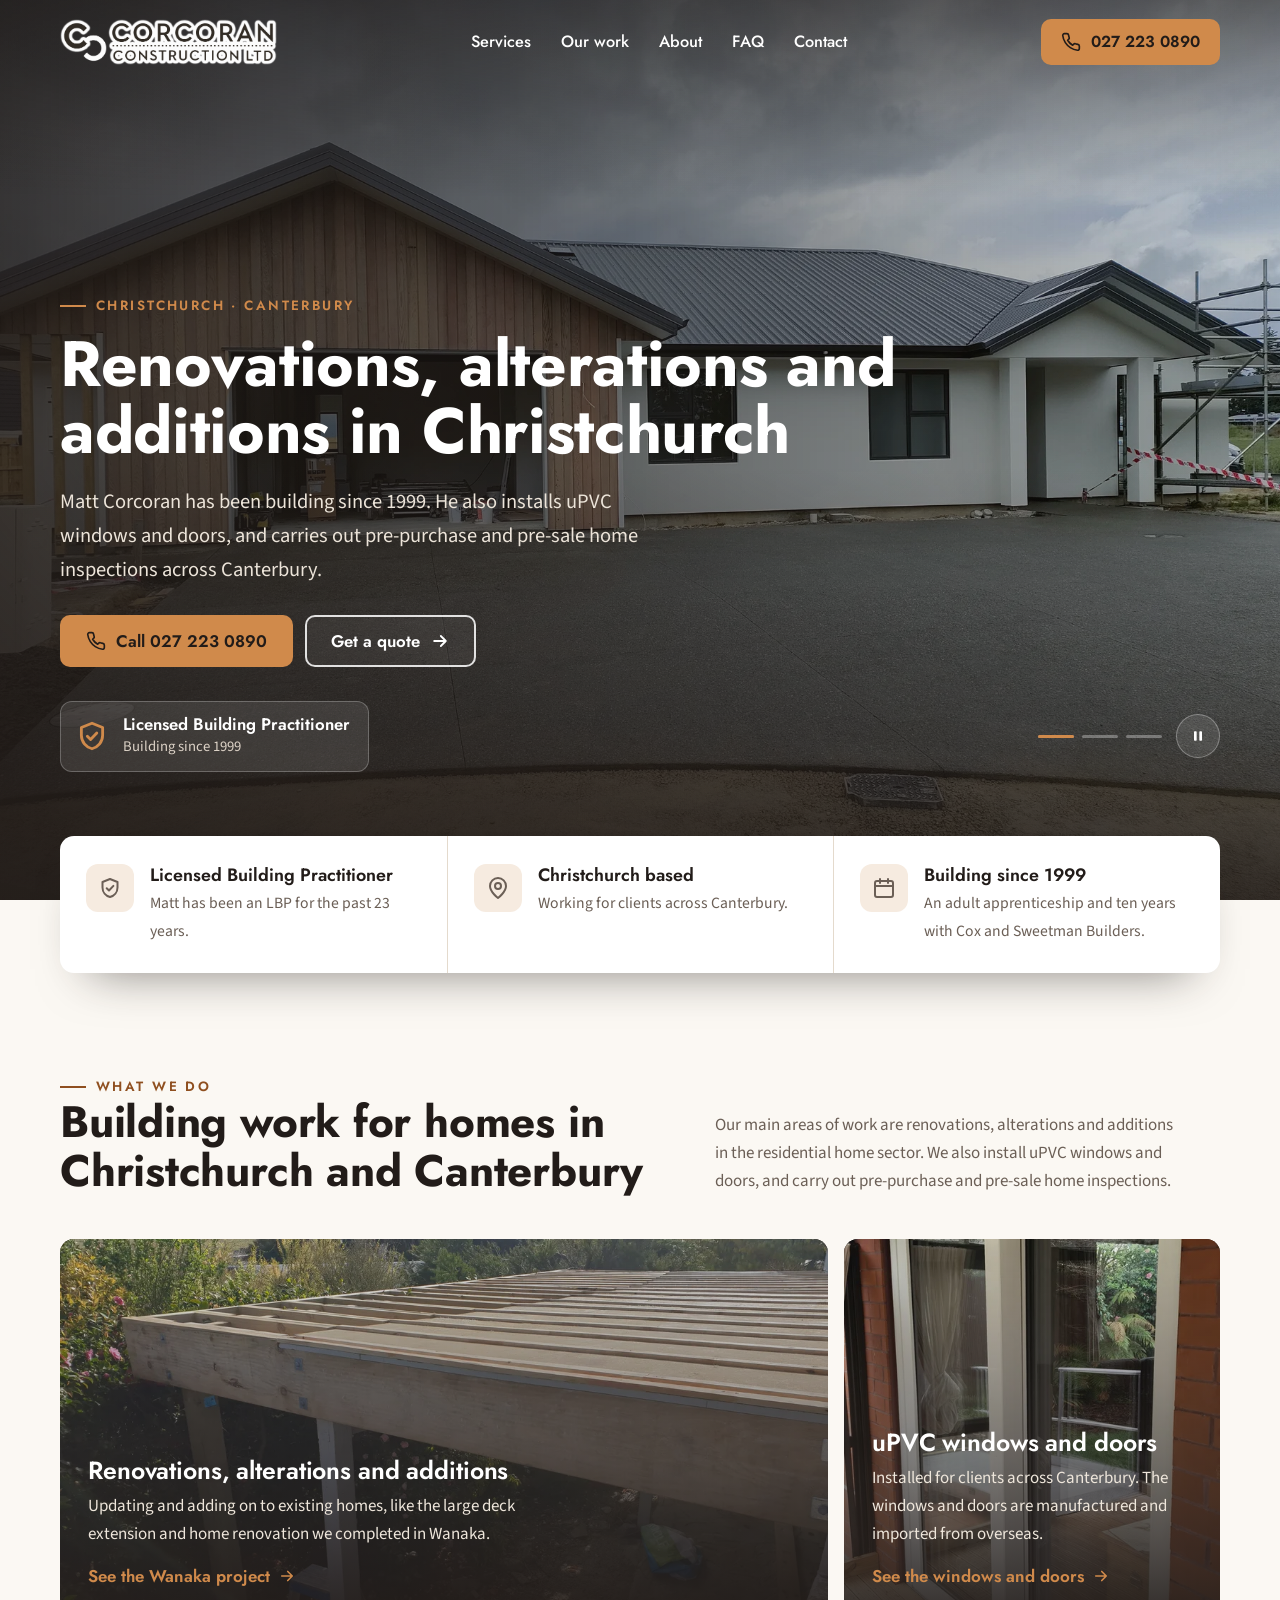
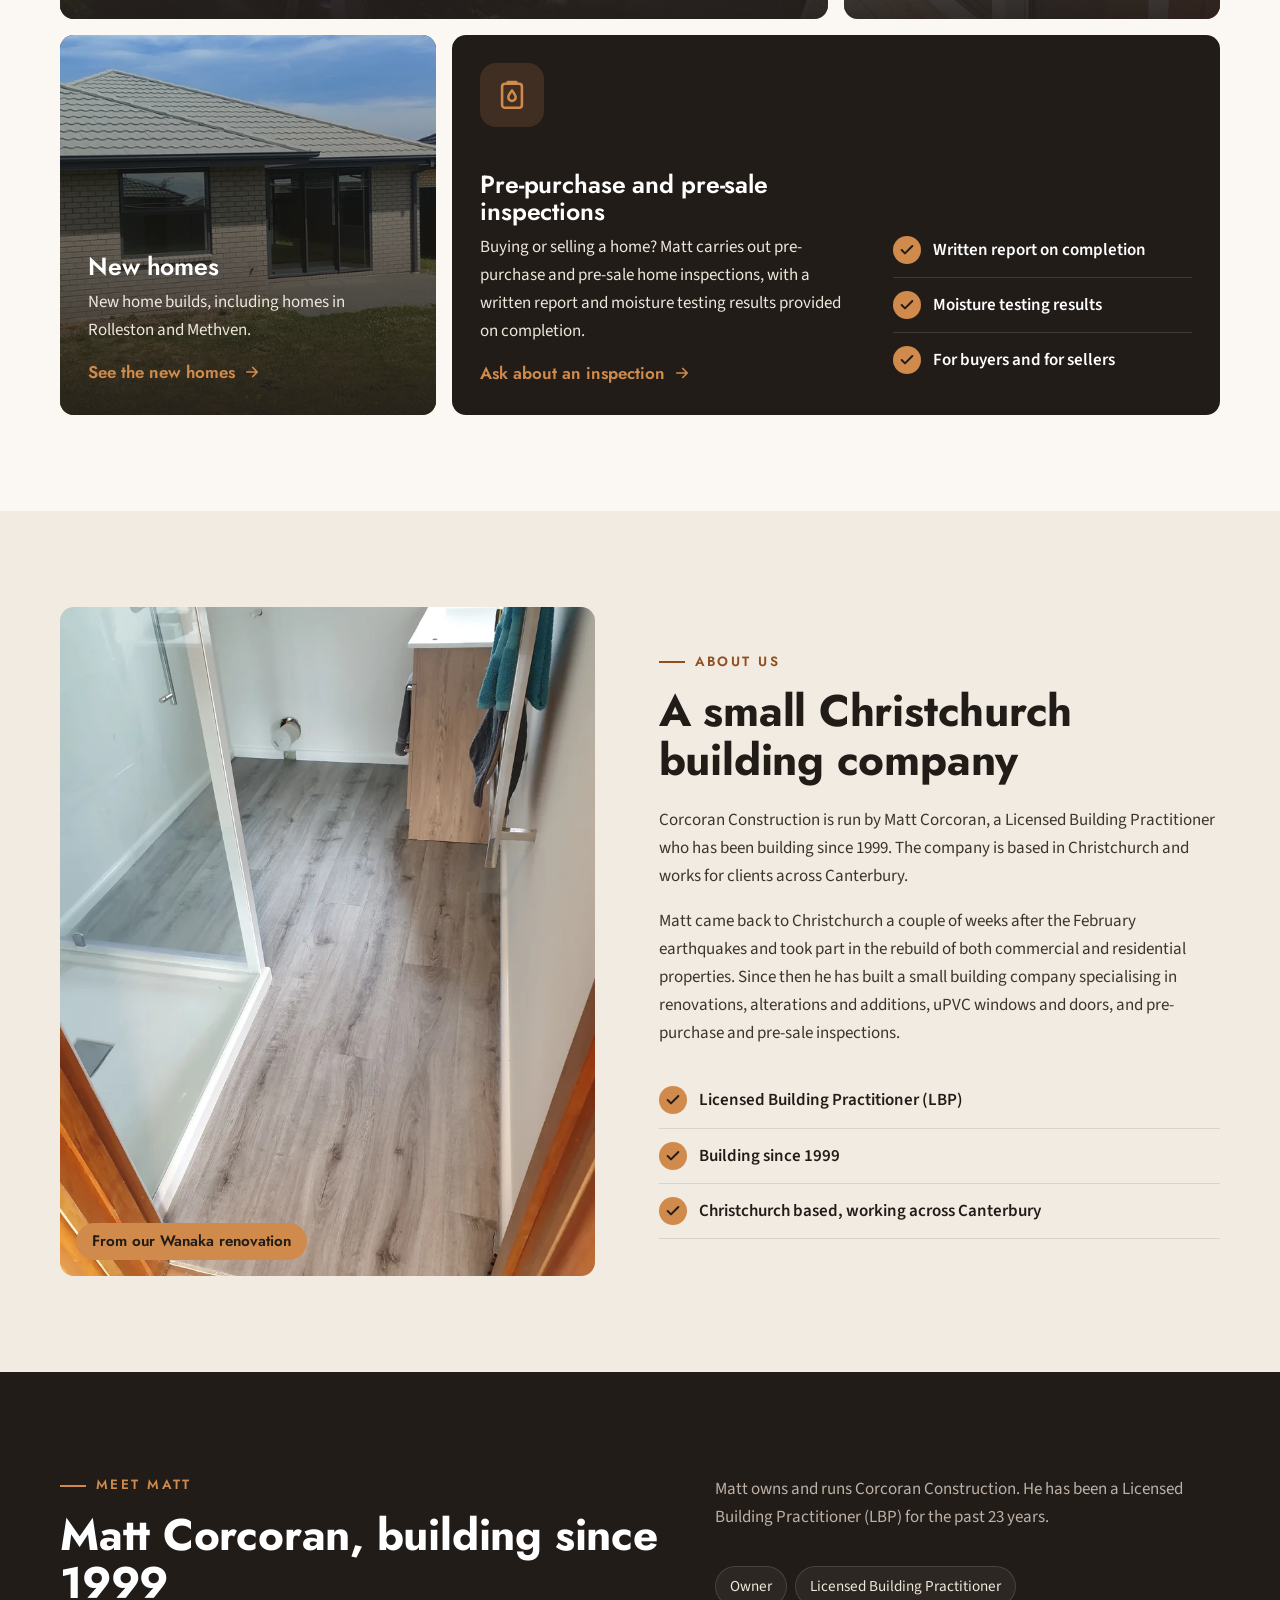
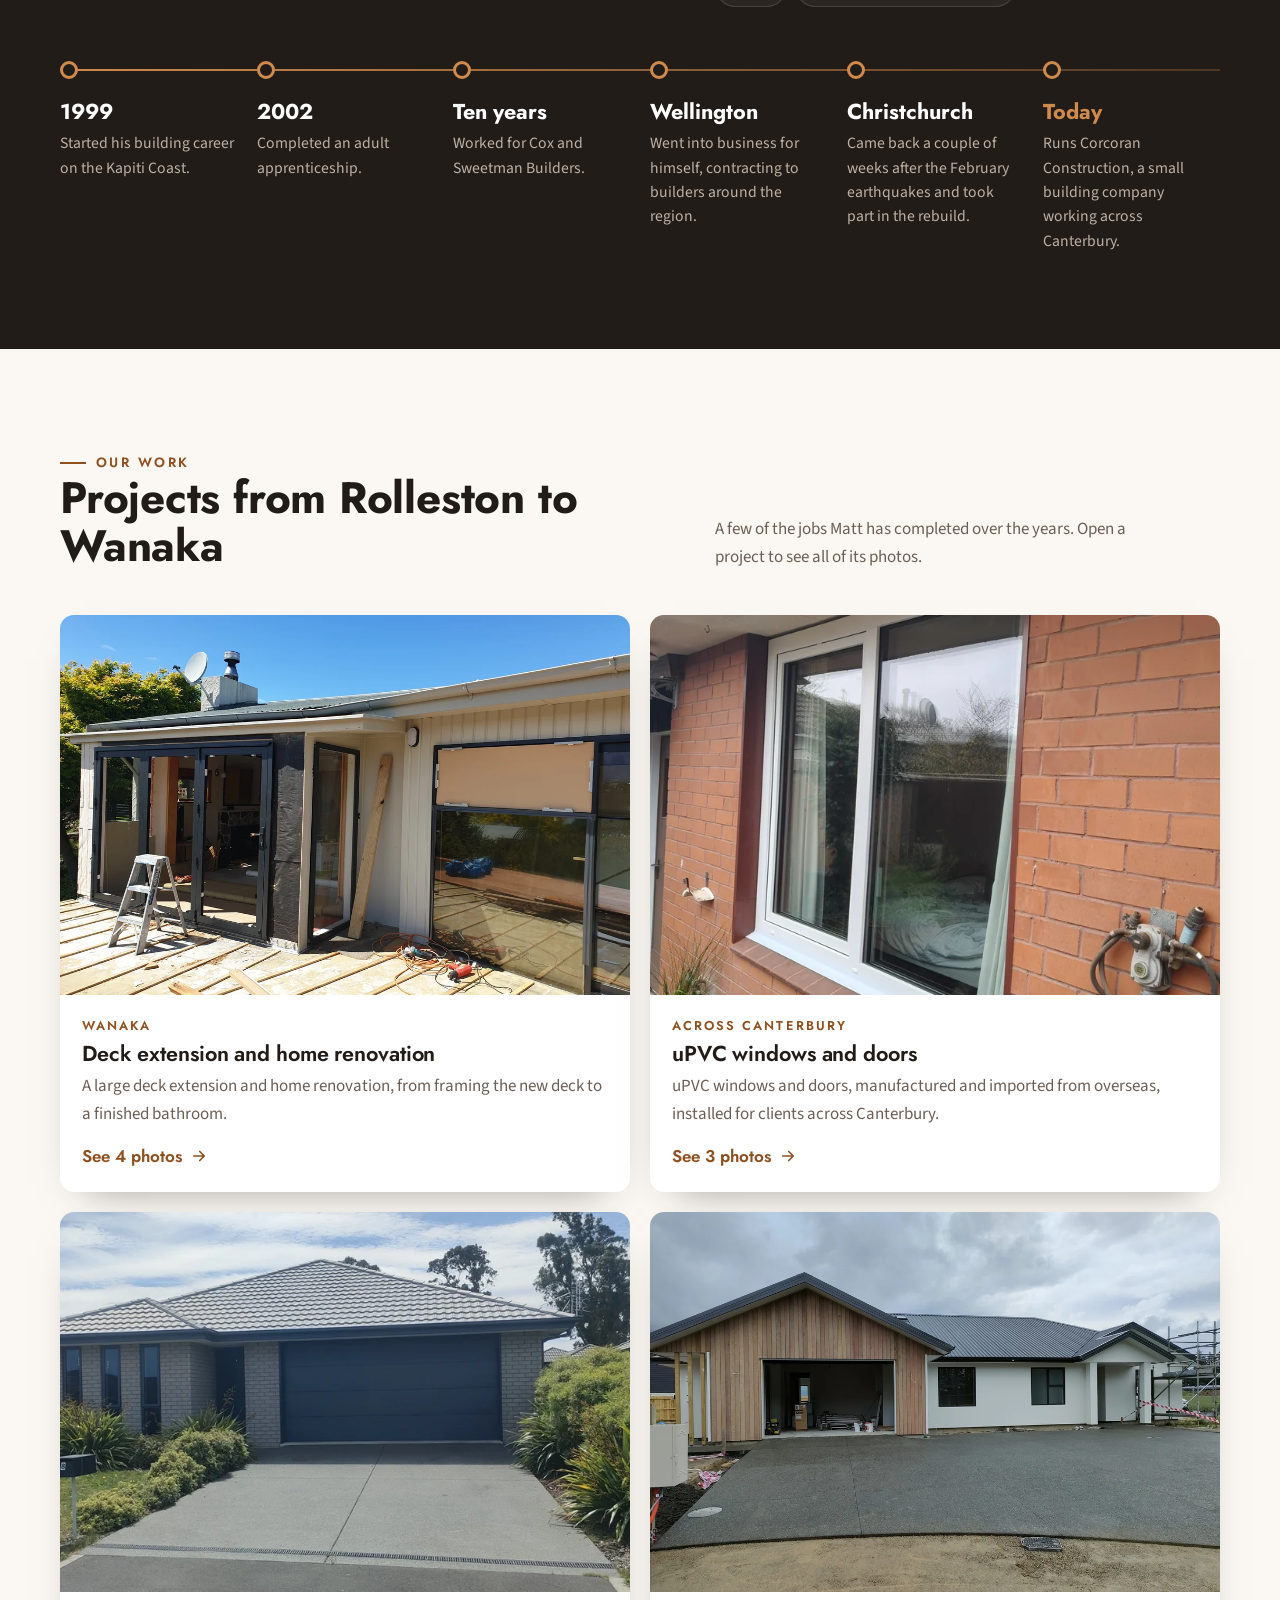
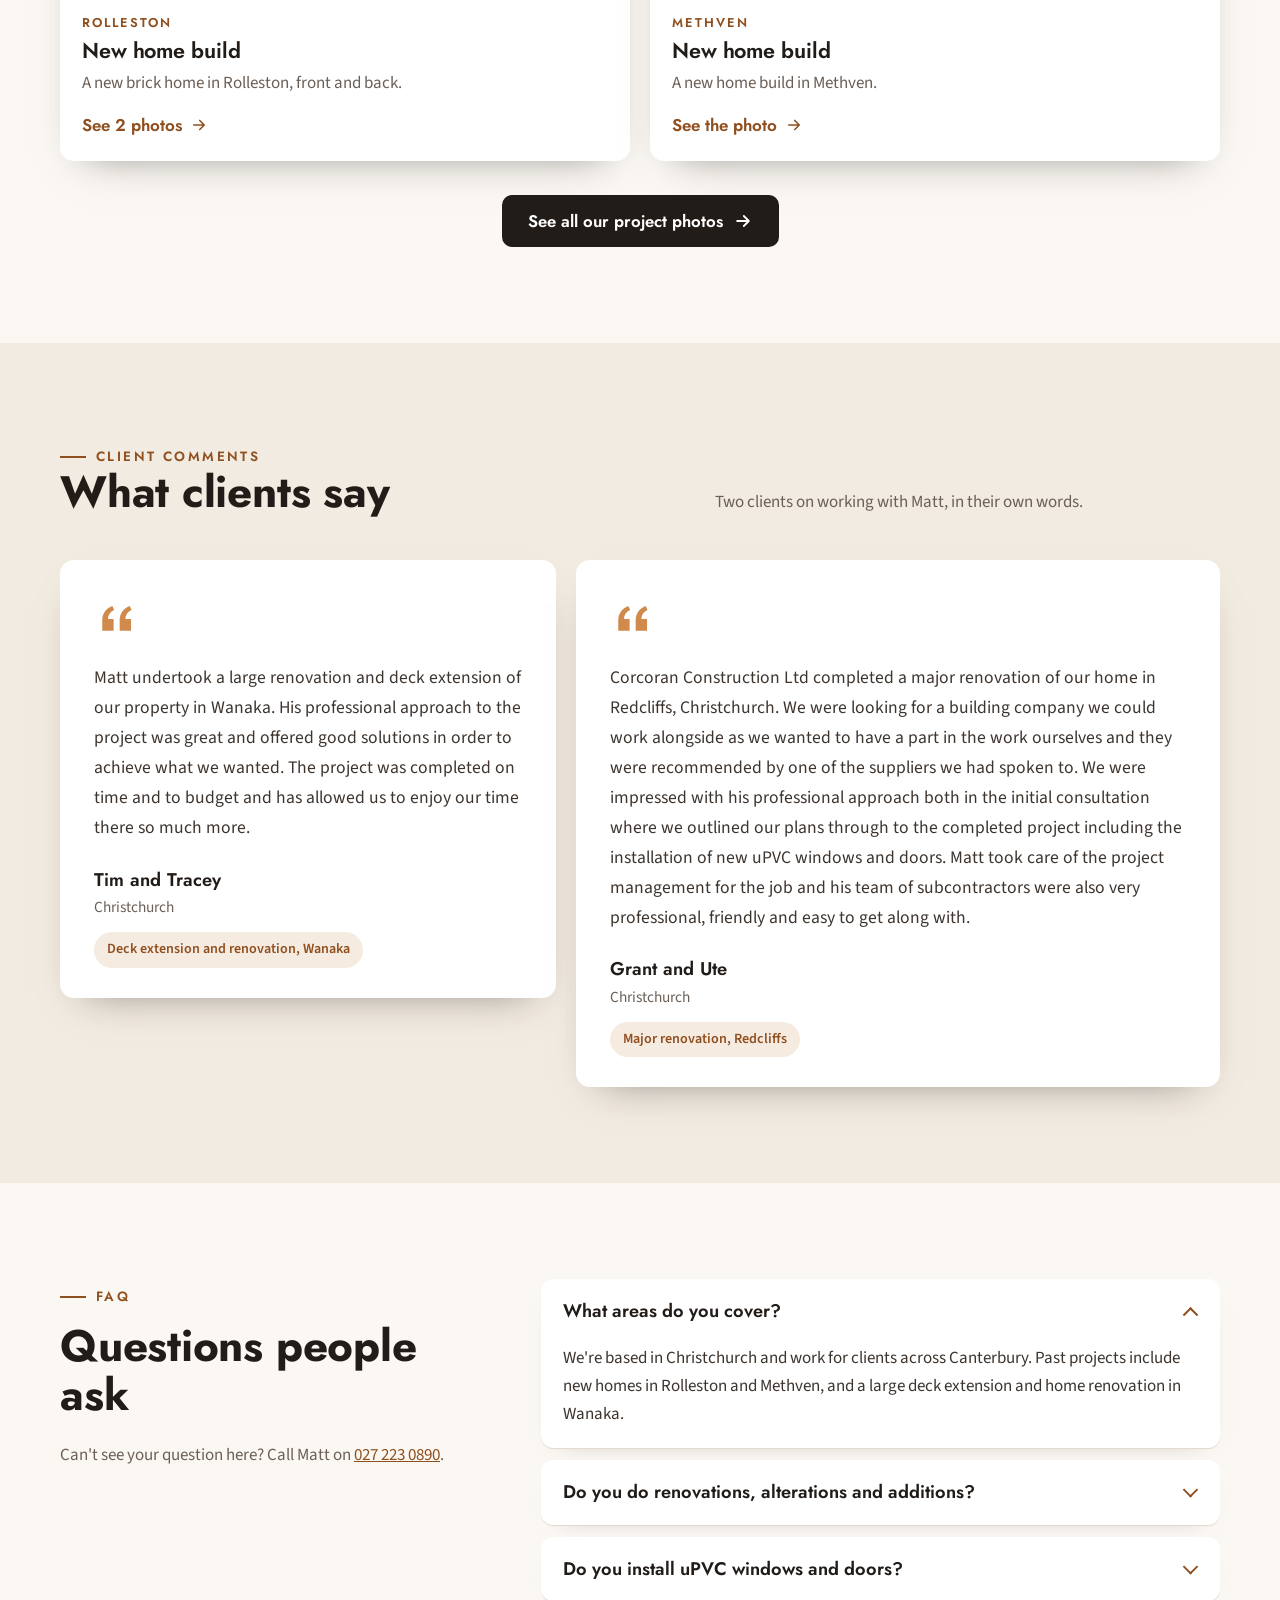
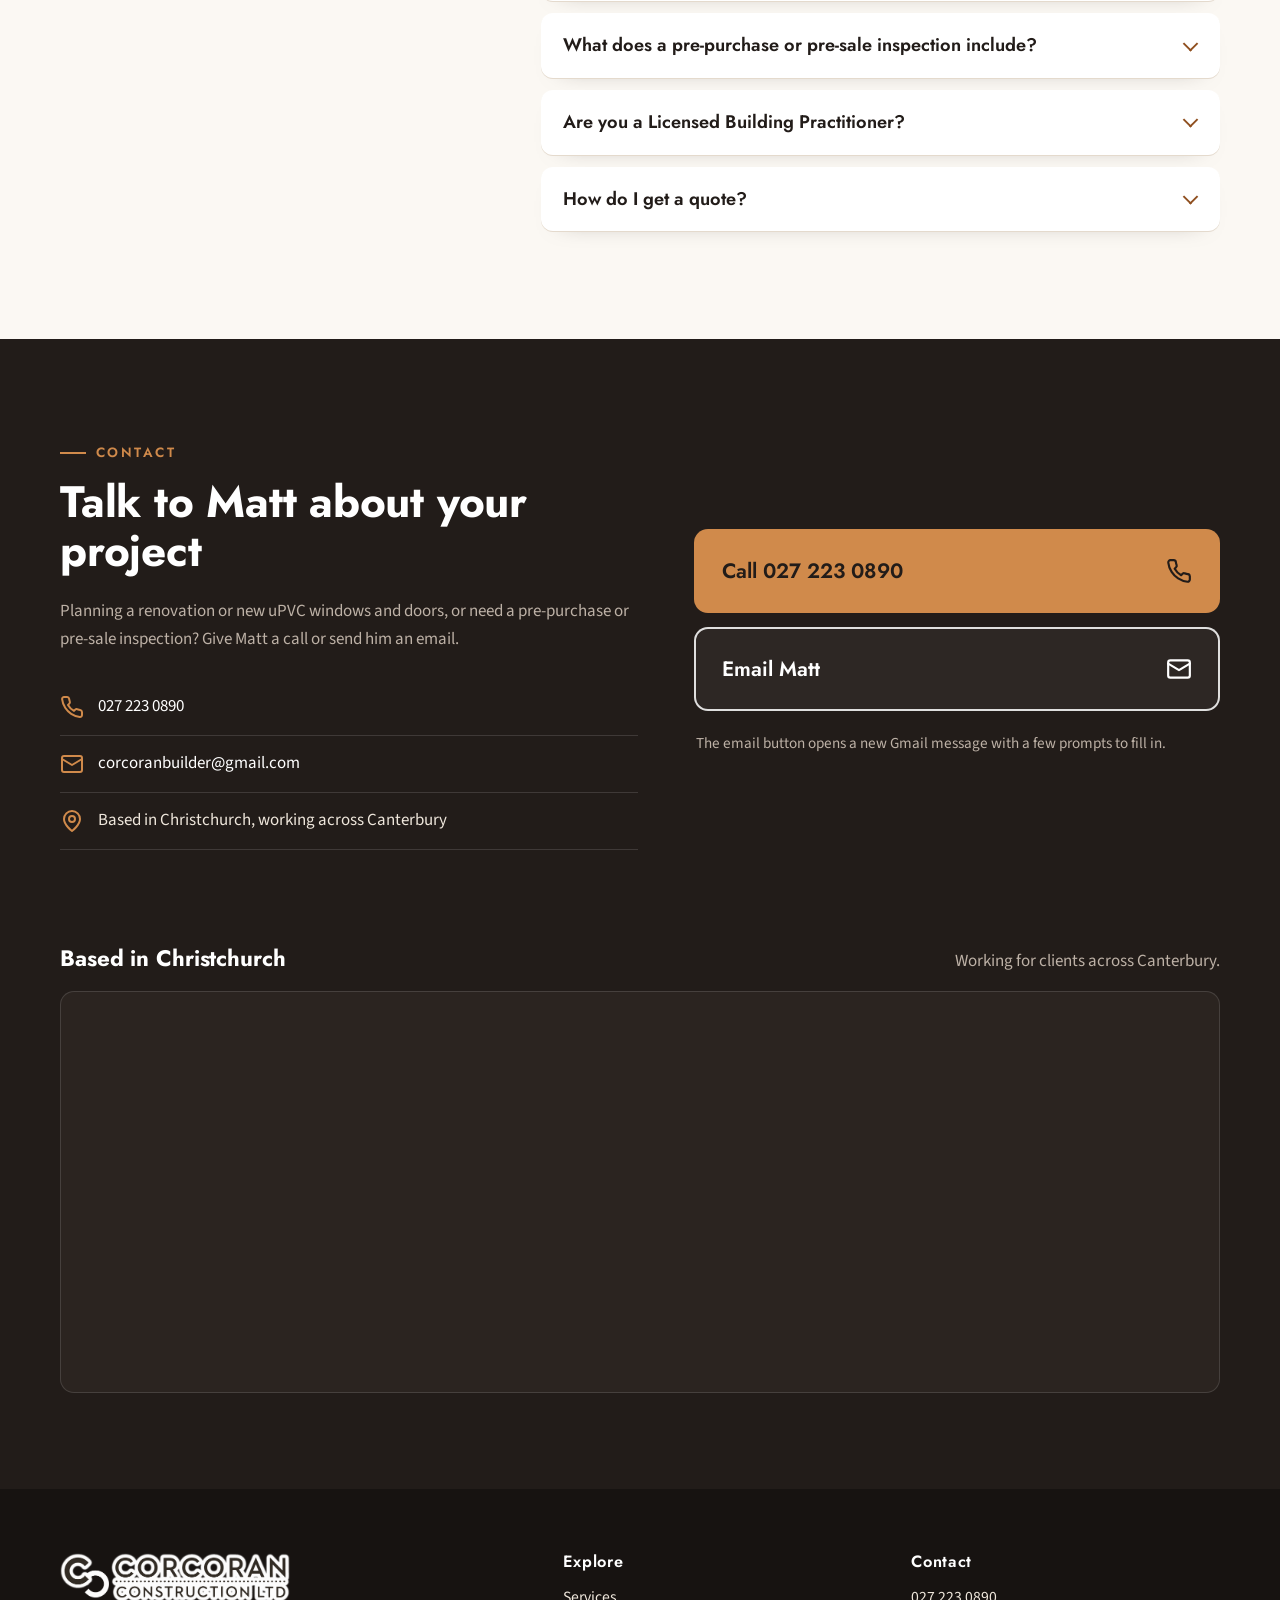
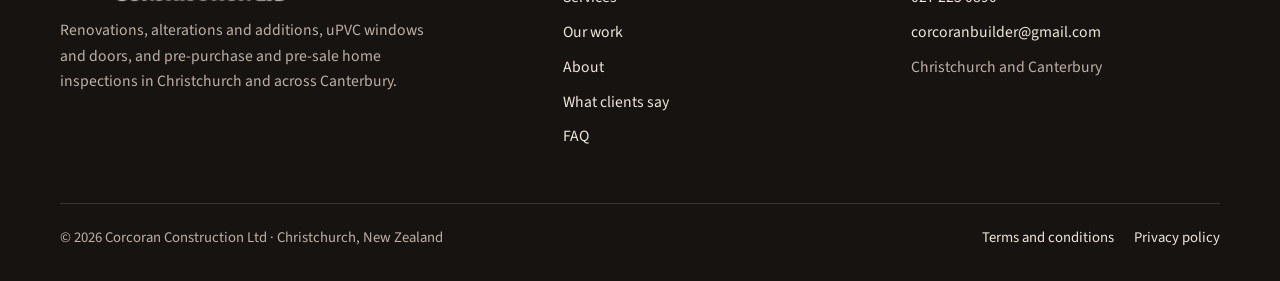
==== commit 6d1217d4: "Rebuild Corcoran demo to the current build standard, Matt's photos only Liam asked for the old-looki" ====
--- a/index.html
+++ b/index.html
@@ -1,389 +1,475 @@
 <!DOCTYPE html>
 <html lang="en-NZ">
 <head>
-<meta charset="UTF-8">
-<meta name="viewport" content="width=device-width, initial-scale=1.0">
-<title>Corcoran Construction | Builder, Christchurch</title>
-<meta name="description" content="Christchurch builder for home renovations, alterations and additions, uPVC windows and doors, and pre-purchase and pre-sale inspections. Get a quote from Matt today.">
+<meta charset="utf-8">
+<meta name="viewport" content="width=device-width, initial-scale=1">
+<meta name="robots" content="noindex">
+<title>Corcoran Construction | Renovation Builder, Christchurch</title>
+<meta name="description" content="Christchurch builder Matt Corcoran: renovations, alterations and additions, uPVC windows and doors, and pre-purchase and pre-sale home inspections across Canterbury.">
+<link rel="canonical" href="https://corcoran-construction-demo.vercel.app/">
+<meta name="theme-color" content="#221c19">
+<meta property="og:type" content="website">
+<meta property="og:site_name" content="Corcoran Construction">
+<meta property="og:locale" content="en_NZ">
+<meta property="og:url" content="https://corcoran-construction-demo.vercel.app/">
+<meta property="og:title" content="Corcoran Construction | Renovation Builder, Christchurch">
+<meta property="og:description" content="Renovations, alterations and additions, uPVC windows and doors, and pre-purchase and pre-sale home inspections in Christchurch and across Canterbury. Call Matt on 027 223 0890.">
+<meta property="og:image" content="https://corcoran-construction-demo.vercel.app/img/og-corcoran.jpg">
+<meta property="og:image:width" content="1200">
+<meta property="og:image:height" content="630">
+<meta property="og:image:alt" content="New home in Methven built by Corcoran Construction, with the company logo">
+<meta name="twitter:card" content="summary_large_image">
+<link rel="icon" type="image/png" href="img/favicon.png">
+<link rel="apple-touch-icon" href="img/apple-touch-icon.png">
 <link rel="preconnect" href="https://fonts.googleapis.com">
 <link rel="preconnect" href="https://fonts.gstatic.com" crossorigin>
-<link href="https://fonts.googleapis.com/css2?family=DM+Serif+Display:ital@0;1&family=Karla:wght@400;500;600;700;800&display=swap" rel="stylesheet">
+<link href="https://fonts.googleapis.com/css2?family=Jost:wght@500;600;700&family=Source+Sans+3:wght@400;600;700&display=swap" rel="stylesheet">
 <link rel="stylesheet" href="styles.css">
-<link rel="icon" type="image/png" href="img/favicon.png">
-<link rel="apple-touch-icon" href="img/apple-touch-icon.png">
-<meta property="og:title" content="Corcoran Construction | Builder, Christchurch">
-<meta property="og:description" content="Renovations, alterations and additions, uPVC windows and doors, and home inspections across Christchurch and Canterbury.">
-<meta property="og:type" content="website">
-<meta property="og:image" content="https://corcoran-construction-demo.vercel.app/img/og-image.jpg">
+<script>document.documentElement.classList.add('js');setTimeout(function(){if(!window.ccReady)document.documentElement.classList.remove('js')},2500);</script>
+<script type="application/ld+json">
+{
+  "@context": "https://schema.org",
+  "@type": "GeneralContractor",
+  "@id": "https://corcoran-construction-demo.vercel.app/#business",
+  "name": "Corcoran Construction Ltd",
+  "description": "Christchurch building company run by Matt Corcoran, a Licensed Building Practitioner. Renovations, alterations and additions in the residential home sector, installation of uPVC windows and doors manufactured and imported from overseas, and pre-purchase and pre-sale home inspections with written reports and moisture testing results, for clients across Canterbury.",
+  "url": "https://corcoran-construction-demo.vercel.app/",
+  "logo": "https://corcoran-construction-demo.vercel.app/img/corcoran-logo.png",
+  "image": "https://corcoran-construction-demo.vercel.app/img/methven-new-home-1920.webp",
+  "telephone": "+64 27 223 0890",
+  "email": "corcoranbuilder@gmail.com",
+  "address": {
+    "@type": "PostalAddress",
+    "addressLocality": "Christchurch",
+    "addressRegion": "Canterbury",
+    "addressCountry": "NZ"
+  },
+  "areaServed": [
+    {
+      "@type": "City",
+      "name": "Christchurch"
+    },
+    {
+      "@type": "AdministrativeArea",
+      "name": "Canterbury"
+    }
+  ],
+  "founder": {
+    "@type": "Person",
+    "name": "Matt Corcoran",
+    "jobTitle": "Licensed Building Practitioner"
+  },
+  "knowsAbout": [
+    "Home renovations",
+    "Alterations and additions",
+    "uPVC windows and doors",
+    "Pre-purchase home inspections",
+    "Pre-sale home inspections",
+    "New home builds"
+  ],
+  "hasOfferCatalog": {
+    "@type": "OfferCatalog",
+    "name": "Building services",
+    "itemListElement": [
+      {
+        "@type": "Offer",
+        "itemOffered": {
+          "@type": "Service",
+          "name": "Renovations, alterations and additions",
+          "description": "Renovations, alterations and additions in the residential home sector."
+        }
+      },
+      {
+        "@type": "Offer",
+        "itemOffered": {
+          "@type": "Service",
+          "name": "uPVC window and door installation",
+          "description": "Installation of uPVC windows and doors, manufactured and imported from overseas, for clients across Canterbury."
+        }
+      },
+      {
+        "@type": "Offer",
+        "itemOffered": {
+          "@type": "Service",
+          "name": "Pre-purchase home inspections",
+          "description": "Pre-purchase home inspections, with a written report and moisture testing results provided on completion."
+        }
+      },
+      {
+        "@type": "Offer",
+        "itemOffered": {
+          "@type": "Service",
+          "name": "Pre-sale home inspections",
+          "description": "Pre-sale home inspections, with a written report and moisture testing results provided on completion."
+        }
+      },
+      {
+        "@type": "Offer",
+        "itemOffered": {
+          "@type": "Service",
+          "name": "New home builds",
+          "description": "New home builds, including homes in Rolleston and Methven."
+        }
+      }
+    ]
+  }
+}
+</script>
+<script type="application/ld+json">
+{
+  "@context": "https://schema.org",
+  "@type": "FAQPage",
+  "mainEntity": [
+    {
+      "@type": "Question",
+      "name": "What areas do you cover?",
+      "acceptedAnswer": {
+        "@type": "Answer",
+        "text": "We're based in Christchurch and work for clients across Canterbury. Past projects include new homes in Rolleston and Methven, and a large deck extension and home renovation in Wanaka."
+      }
+    },
+    {
+      "@type": "Question",
+      "name": "Do you do renovations, alterations and additions?",
+      "acceptedAnswer": {
+        "@type": "Answer",
+        "text": "Yes. Renovations, alterations and additions in the residential home sector are our main areas of work. Our Wanaka project, for example, was a large deck extension and home renovation."
+      }
+    },
+    {
+      "@type": "Question",
+      "name": "Do you install uPVC windows and doors?",
+      "acceptedAnswer": {
+        "@type": "Answer",
+        "text": "Yes. We specialise in installing uPVC windows and doors, manufactured and imported from overseas, for clients across Canterbury."
+      }
+    },
+    {
+      "@type": "Question",
+      "name": "What does a pre-purchase or pre-sale inspection include?",
+      "acceptedAnswer": {
+        "@type": "Answer",
+        "text": "Matt carries out pre-purchase inspections for buyers and pre-sale inspections for sellers. On completion you get a written report, along with the moisture testing results."
+      }
+    },
+    {
+      "@type": "Question",
+      "name": "Are you a Licensed Building Practitioner?",
+      "acceptedAnswer": {
+        "@type": "Answer",
+        "text": "Yes. Matt Corcoran has been a Licensed Building Practitioner (LBP) for the past 23 years. He began his building career on the Kapiti Coast in 1999, completing an adult apprenticeship in 2002 and working for Cox and Sweetman Builders for ten years."
+      }
+    },
+    {
+      "@type": "Question",
+      "name": "How do I get a quote?",
+      "acceptedAnswer": {
+        "@type": "Answer",
+        "text": "Call Matt on 027 223 0890 or email corcoranbuilder@gmail.com. Let him know what you're planning and where the property is."
+      }
+    }
+  ]
+}
+</script>
 </head>
 <body>
-
-<!-- INTRO ANIMATION -->
-<div id="intro"><div class="il"><img class="intro-logo" src="img/corcoran-logo.png" width="1200" height="675" alt="Corcoran Construction Ltd"></div></div>
-
-<!-- NAV -->
-<nav class="nav">
-  <a href="index.html" class="brand"><img class="brand-logo" src="img/corcoran-logo-nav.png" width="1200" height="254" alt="Corcoran Construction Ltd"></a>
-  <div class="nav-links">
-    <a href="#services">Services</a>
-    <a href="#work">Our Work</a>
-    <a href="#about">About</a>
-    <a href="#crew">Our Team</a>
-    <a href="#reviews">Reviews</a>
-    <a href="#contact">Contact</a>
-    <a href="tel:+64272230890" class="btn btn-primary">027 223 0890</a>
-  </div>
-  <button class="nav-toggle" aria-label="Menu">☰</button>
-</nav>
-
-<!-- HERO -->
-<header class="hero" id="top">
-  <div class="hero-slides">
-    <div class="hero-slide active" style="background-image:url('img/hero-1-1920.webp')"></div>
-    <div class="hero-slide" style="background-image:url('img/hero-2-1920.webp')"></div>
-    <div class="hero-slide" style="background-image:url('img/hero-3-1920.webp')"></div>
-  </div>
-  <div class="hero-overlay"></div>
-  <div class="wrap hero-inner">
-    <span class="eyebrow on-dark">Christchurch · Builder &amp; Contractor</span>
-    <h1>Corcoran Construction</h1>
-    <p class="hero-tag">Builders who turn up, tidy up, and finish the job.</p>
-    <p class="sub">Renovations, alterations, additions and new homes across Christchurch and Canterbury, built to a clear quote and a timeline you can plan your life around.</p>
-    <div class="hero-cta">
-      <a href="#contact" class="btn btn-primary">Get a quote</a>
-      <a href="tel:+64272230890" class="btn btn-ghost">Call 027 223 0890</a>
-    </div>
-  </div>
-  <div class="hero-scroll">Scroll</div>
+<a class="skip" href="#main">Skip to content</a>
+<svg width="0" height="0" style="position:absolute" aria-hidden="true" focusable="false">
+  <symbol id="i-phone" viewBox="0 0 24 24" fill="none" stroke="currentColor" stroke-width="2" stroke-linecap="round" stroke-linejoin="round"><path d="M22 16.9v3a2 2 0 0 1-2.2 2 19.8 19.8 0 0 1-8.6-3.1 19.5 19.5 0 0 1-6-6A19.8 19.8 0 0 1 2.1 4.2 2 2 0 0 1 4.1 2h3a2 2 0 0 1 2 1.7c.1 1 .4 1.9.7 2.8a2 2 0 0 1-.5 2.1L8 9.9a16 16 0 0 0 6 6l1.3-1.3a2 2 0 0 1 2.1-.4c.9.3 1.8.6 2.8.7a2 2 0 0 1 1.7 2z"/></symbol>
+  <symbol id="i-mail" viewBox="0 0 24 24" fill="none" stroke="currentColor" stroke-width="2" stroke-linecap="round" stroke-linejoin="round"><rect x="2" y="4" width="20" height="16" rx="2"/><path d="m22 7-10 6L2 7"/></symbol>
+  <symbol id="i-pin" viewBox="0 0 24 24" fill="none" stroke="currentColor" stroke-width="2" stroke-linecap="round" stroke-linejoin="round"><path d="M20 10c0 6-8 12-8 12s-8-6-8-12a8 8 0 0 1 16 0z"/><circle cx="12" cy="10" r="3"/></symbol>
+  <symbol id="i-arrow" viewBox="0 0 24 24" fill="none" stroke="currentColor" stroke-width="2.2" stroke-linecap="round" stroke-linejoin="round"><path d="M5 12h14M13 6l6 6-6 6"/></symbol>
+  <symbol id="i-check" viewBox="0 0 24 24" fill="none" stroke="currentColor" stroke-width="3" stroke-linecap="round" stroke-linejoin="round"><path d="M20 6 9 17l-5-5"/></symbol>
+  <symbol id="i-shield" viewBox="0 0 24 24" fill="none" stroke="currentColor" stroke-width="2" stroke-linecap="round" stroke-linejoin="round"><path d="M12 3 4.5 6v5.5c0 4.6 3.2 8.4 7.5 9.5 4.3-1.1 7.5-4.9 7.5-9.5V6z"/><path d="m8.7 12.2 2.3 2.3 4.4-4.6"/></symbol>
+  <symbol id="i-calendar" viewBox="0 0 24 24" fill="none" stroke="currentColor" stroke-width="2" stroke-linecap="round" stroke-linejoin="round"><rect x="3" y="5" width="18" height="16" rx="2"/><path d="M3 10h18M8 3v4M16 3v4"/></symbol>
+  <symbol id="i-report" viewBox="0 0 24 24" fill="none" stroke="currentColor" stroke-width="1.8" stroke-linecap="round" stroke-linejoin="round"><rect x="5" y="4" width="14" height="17" rx="2"/><path d="M9 4V2.8h6V4"/><path d="M12 8.8c-1.7 2.2-2.6 3.5-2.6 4.8a2.6 2.6 0 0 0 5.2 0c0-1.3-.9-2.6-2.6-4.8z"/></symbol>
+  <symbol id="i-quote" viewBox="0 0 24 24" fill="currentColor"><path d="M10 5.5C6.6 6.7 4.5 9.6 4.5 13.4V19h6.2v-6.4H7.6c.1-2.4 1.3-4 3.4-4.9zM19.5 5.5c-3.4 1.2-5.5 4.1-5.5 7.9V19h6.2v-6.4h-3.1c.1-2.4 1.3-4 3.4-4.9z"/></symbol>
+  <symbol id="i-menu" viewBox="0 0 24 24" fill="none" stroke="currentColor" stroke-width="2.2" stroke-linecap="round"><path d="M3 6h18M3 12h18M3 18h18"/></symbol>
+  <symbol id="i-close" viewBox="0 0 24 24" fill="none" stroke="currentColor" stroke-width="2.4" stroke-linecap="round"><path d="M6 6l12 12M18 6 6 18"/></symbol>
+  <symbol id="i-pause" viewBox="0 0 24 24" fill="currentColor"><rect x="6" y="5" width="4" height="14" rx="1"/><rect x="14" y="5" width="4" height="14" rx="1"/></symbol>
+  <symbol id="i-play" viewBox="0 0 24 24" fill="currentColor"><path d="M7 4.5v15l12.5-7.5z"/></symbol>
+  <symbol id="i-left" viewBox="0 0 24 24" fill="none" stroke="currentColor" stroke-width="2.4" stroke-linecap="round" stroke-linejoin="round"><path d="m15 5-7 7 7 7"/></symbol>
+  <symbol id="i-right" viewBox="0 0 24 24" fill="none" stroke="currentColor" stroke-width="2.4" stroke-linecap="round" stroke-linejoin="round"><path d="m9 5 7 7-7 7"/></symbol>
+</svg>
+<header class="nav" id="nav">
+  <div class="wrap">
+    <a href="#main" class="brand"><img src="img/corcoran-logo-nav.png" width="1200" height="254" alt="Corcoran Construction Ltd"></a>
+    <ul class="nav-links" id="navLinks">
+      <li><a href="#services">Services</a></li>
+      <li><a href="#work">Our work</a></li>
+      <li><a href="#about">About</a></li>
+      <li><a href="#faq">FAQ</a></li>
+      <li><a href="#contact">Contact</a></li>
+      <li class="menu-call"><a class="btn btn-primary" href="tel:+64272230890"><svg class="icon" aria-hidden="true"><use href="#i-phone"/></svg>Call 027 223 0890</a></li>
+    </ul>
+    <div class="nav-right">
+      <a class="btn btn-primary nav-call" href="tel:+64272230890" aria-label="Call 027 223 0890"><svg class="icon" aria-hidden="true"><use href="#i-phone"/></svg><span class="label">027 223 0890</span></a>
+      <button class="burger" id="burger" type="button" aria-label="Open menu" aria-expanded="false" aria-controls="navLinks"><svg aria-hidden="true"><use href="#i-menu"/></svg></button>
+    </div>
+  </div>
 </header>
-
-<!-- TRUST STRIP -->
-<section class="trust" style="padding:0">
-  <div class="trust-grid">
-    <div class="trust-item">
-      <span class="ti-ic"><svg width="26" height="26" viewBox="0 0 24 24" fill="none" stroke="currentColor" stroke-width="2"><path d="M21 10c0 7-9 13-9 13s-9-6-9-13a9 9 0 0 1 18 0Z"/><circle cx="12" cy="10" r="3"/></svg></span>
-      <div><h3>Christchurch born &amp; based</h3><p>Local builders covering the city and wider Canterbury — quick to site and easy to get hold of.</p></div>
-    </div>
-    <div class="trust-item">
-      <span class="ti-ic"><svg width="26" height="26" viewBox="0 0 24 24" fill="none" stroke="currentColor" stroke-width="2"><circle cx="12" cy="12" r="9"/><path d="M12 7v5l3 2"/></svg></span>
-      <div><h3>Clear quotes, no surprises</h3><p>You get a written quote and a realistic timeline up front — then regular updates as the work goes on.</p></div>
-    </div>
-    <div class="trust-item">
-      <span class="ti-ic"><svg width="26" height="26" viewBox="0 0 24 24" fill="none" stroke="currentColor" stroke-width="2"><path d="M20 6 9 17l-5-5"/></svg></span>
-      <div><h3>Tidy site, solid finish</h3><p>We treat your home like ours — clean as we go and we don't call it done until you're happy with it.</p></div>
+<main id="main">
+
+<!-- HERO: three of Matt's photos crossfading -->
+<section class="hero" aria-label="Introduction">
+  <div class="hero-slides" id="heroSlides">
+    <picture class="hero-slide active" style="--pos:50% 30%">
+      <source media="(max-aspect-ratio: 4/5)" srcset="img/methven-new-home-portrait.webp" width="1080" height="1440">
+      <img src="img/methven-new-home-1920.webp" srcset="img/methven-new-home-1080.webp 1080w, img/methven-new-home-1920.webp 1920w" sizes="100vw" width="1920" height="1440" alt="New home in Methven built by Corcoran Construction, with a timber-clad garage gable and white walls" fetchpriority="high">
+    </picture>
+    <picture class="hero-slide" style="--pos:50% 40%">
+      <source media="(max-aspect-ratio: 4/5)" srcset="img/wanaka-deck-doors-portrait.webp" width="1080" height="1440">
+      <img src="img/wanaka-deck-doors-1920.webp" srcset="img/wanaka-deck-doors-1080.webp 1080w, img/wanaka-deck-doors-1920.webp 1920w" sizes="100vw" width="1920" height="1440" alt="Deck extension and renovation under way on a home in Wanaka" loading="lazy">
+    </picture>
+    <picture class="hero-slide" style="--pos:58% 50%">
+      <source media="(max-aspect-ratio: 4/5)" srcset="img/rolleston-new-home-front-portrait.webp" width="648" height="864">
+      <img src="img/rolleston-new-home-front-1920.webp" srcset="img/rolleston-new-home-front-1080.webp 1080w, img/rolleston-new-home-front-1920.webp 1920w" sizes="100vw" width="1920" height="864" alt="Front of a new brick home in Rolleston built by Corcoran Construction" loading="lazy">
+    </picture>
+  </div>
+  <div class="wrap">
+    <p class="eyebrow on-dark hero-fade">Christchurch · Canterbury</p>
+    <h1 class="hero-fade d1">Renovations, alterations and additions in Christchurch</h1>
+    <p class="hero-lead hero-fade d2">Matt Corcoran has been building since 1999. He also installs uPVC windows and doors, and carries out pre-purchase and pre-sale home inspections across Canterbury.</p>
+    <div class="hero-ctas hero-fade d3">
+      <a class="btn btn-primary" href="tel:+64272230890"><svg class="icon" aria-hidden="true"><use href="#i-phone"/></svg>Call 027 223 0890</a>
+      <a class="btn btn-ghost" href="#contact">Get a quote <svg class="icon" aria-hidden="true"><use href="#i-arrow"/></svg></a>
+    </div>
+    <div class="hero-foot hero-fade d4">
+      <div class="cred"><svg class="icon" aria-hidden="true"><use href="#i-shield"/></svg><div><strong>Licensed Building Practitioner</strong><small>Building since 1999</small></div></div>
+      <div class="slide-ctrl" id="slideCtrl">
+        <div class="slide-dots" aria-hidden="true"><span class="on"></span><span></span><span></span></div>
+        <button class="slide-pause" id="slidePause" type="button" aria-label="Pause slideshow" aria-pressed="false"><svg aria-hidden="true"><use href="#i-pause"/></svg></button>
+      </div>
+    </div>
+  </div>
+</section>
+
+<!-- TRUST -->
+<section class="trust band-paper" aria-label="Why Corcoran Construction">
+  <div class="wrap">
+    <div class="trust-card">
+      <div class="trust-item"><span class="trust-icon"><svg class="icon" aria-hidden="true"><use href="#i-shield"/></svg></span><div><strong>Licensed Building Practitioner</strong><span>Matt has been an LBP for the past 23 years.</span></div></div>
+      <div class="trust-item"><span class="trust-icon"><svg class="icon" aria-hidden="true"><use href="#i-pin"/></svg></span><div><strong>Christchurch based</strong><span>Working for clients across Canterbury.</span></div></div>
+      <div class="trust-item"><span class="trust-icon"><svg class="icon" aria-hidden="true"><use href="#i-calendar"/></svg></span><div><strong>Building since 1999</strong><span>An adult apprenticeship and ten years with Cox and Sweetman Builders.</span></div></div>
     </div>
   </div>
 </section>
 
 <!-- SERVICES -->
-<section id="services">
-  <div class="wrap">
-    <div class="sec-head reveal">
-      <span class="eyebrow">What we do</span>
-      <h2>Building work, done properly</h2>
-      <p class="lead">Our main areas of work are renovations, alterations and additions in the residential home sector. We also specialise in installing uPVC windows and doors, and carry out pre-purchase and pre-sale home inspections.</p>
-    </div>
-    <div class="svc-grid">
-      <div class="svc-card reveal">
-        <div class="svc-ic"><svg width="26" height="26" viewBox="0 0 24 24" fill="none" stroke="currentColor" stroke-width="2"><path d="M14 3v4a1 1 0 0 0 1 1h4"/><path d="M5 21V5a2 2 0 0 1 2-2h8l4 4v14a2 2 0 0 1-2 2H7a2 2 0 0 1-2-2Z"/><path d="m9 14 2 2 4-4"/></svg></div>
-        <h3>Renovations &amp; alterations</h3>
-        <p>Kitchens, bathrooms, whole-house refits and re-clads — updating older Christchurch homes without the drama.</p>
-      </div>
-      <div class="svc-card reveal">
-        <div class="svc-ic"><svg width="26" height="26" viewBox="0 0 24 24" fill="none" stroke="currentColor" stroke-width="2"><rect x="3" y="11" width="18" height="10" rx="1"/><path d="M3 11 12 4l9 7"/></svg></div>
-        <h3>Extensions &amp; additions</h3>
-        <p>More room for a growing family — extra bedrooms, a second storey or a sleepout, tied neatly into the existing home.</p>
-      </div>
-      <div class="svc-card reveal">
-        <div class="svc-ic"><svg width="26" height="26" viewBox="0 0 24 24" fill="none" stroke="currentColor" stroke-width="2"><rect x="4" y="3" width="16" height="18" rx="1"/><path d="M12 3v18"/><path d="M4 12h16"/></svg></div>
-        <h3>uPVC windows &amp; doors</h3>
-        <p>We specialise in installing uPVC windows and doors, manufactured and imported from overseas, for clients across Canterbury.</p>
-      </div>
-      <div class="svc-card reveal">
-        <div class="svc-ic"><svg width="26" height="26" viewBox="0 0 24 24" fill="none" stroke="currentColor" stroke-width="2"><rect x="8" y="2" width="8" height="4" rx="1"/><path d="M16 4h2a2 2 0 0 1 2 2v14a2 2 0 0 1-2 2H6a2 2 0 0 1-2-2V6a2 2 0 0 1 2-2h2"/><path d="M12 11h4"/><path d="M12 16h4"/><path d="M8 11h.01"/><path d="M8 16h.01"/></svg></div>
-        <h3>Pre-purchase &amp; <span class="nw">pre-sale</span> inspections</h3>
-        <p>Home inspections for buyers and sellers, with a written report and moisture testing results provided on completion.</p>
-      </div>
-      <div class="svc-card reveal">
-        <div class="svc-ic"><svg width="26" height="26" viewBox="0 0 24 24" fill="none" stroke="currentColor" stroke-width="2"><path d="M3 21V9l9-6 9 6v12"/><path d="M9 21v-7h6v7"/></svg></div>
-        <h3>New home builds</h3>
-        <p>Your plans brought to life — solid framing, weathertight finishing and a build managed start to finish.</p>
-      </div>
-      <div class="svc-card reveal">
-        <div class="svc-ic"><svg width="26" height="26" viewBox="0 0 24 24" fill="none" stroke="currentColor" stroke-width="2"><path d="M3 17h18"/><path d="M5 17V9h14v8"/><path d="M5 9 12 5l7 4"/><path d="M8 21v-4M16 21v-4"/></svg></div>
-        <h3>Decks &amp; outdoor living</h3>
-        <p>Decks, pergolas and fencing built to handle the Canterbury weather and made for getting outside.</p>
-      </div>
-      <div class="svc-card reveal">
-        <div class="svc-ic"><svg width="26" height="26" viewBox="0 0 24 24" fill="none" stroke="currentColor" stroke-width="2"><path d="M14.7 6.3a4 4 0 0 0-5.6 5.6l-6 6a2 2 0 1 0 2.8 2.8l6-6a4 4 0 0 0 5.6-5.6l-2.5 2.5-2.1-2.1Z"/></svg></div>
-        <h3>Repairs &amp; maintenance</h3>
-        <p>Rot, leaks, rotten weatherboards or the jobs on the list you never get to — sorted by one reliable crew.</p>
-      </div>
-      <div class="svc-card reveal">
-        <div class="svc-ic"><svg width="26" height="26" viewBox="0 0 24 24" fill="none" stroke="currentColor" stroke-width="2"><path d="M2 20h20"/><path d="M4 20V8l8-5 8 5v12"/><path d="M9 20v-6h6v6"/></svg></div>
-        <h3>Light commercial <span class="nw">fit-outs</span></h3>
-        <p>Shop, office and small commercial work scheduled around your trading so you can keep the doors open.</p>
-      </div>
-    </div>
+<section id="services" class="band-paper">
+  <div class="wrap">
+    <div class="section-head">
+      <div><p class="eyebrow reveal">What we do</p><h2 class="reveal">Building work for homes in Christchurch and Canterbury</h2></div>
+      <p class="muted reveal">Our main areas of work are renovations, alterations and additions in the residential home sector. We also install uPVC windows and doors, and carry out pre-purchase and pre-sale home inspections.</p>
+    </div>
+    <div class="tiles">
+      <a class="tile wide reveal" href="projects.html#wanaka" style="--pos:50% 38%">
+        <img src="img/wanaka-deck-framing-1080.webp" srcset="img/wanaka-deck-framing-1080.webp 1080w, img/wanaka-deck-framing-1920.webp 1920w" sizes="(max-width: 600px) 100vw, 66vw" width="1920" height="1440" alt="Timber framing for a large deck extension in Wanaka" loading="lazy">
+        <div class="tile-body"><h3>Renovations, alterations and additions</h3><p>Updating and adding on to existing homes, like the large deck extension and home renovation we completed in Wanaka.</p><span class="more">See the Wanaka project <svg class="icon" aria-hidden="true"><use href="#i-arrow"/></svg></span></div>
+      </a>
+      <a class="tile reveal" href="projects.html#upvc" style="--pos:50% 55%">
+        <img src="img/upvc-doors-deck-1920.webp" srcset="img/upvc-doors-deck-1080.webp 491w, img/upvc-doors-deck-1920.webp 874w" sizes="(max-width: 600px) 100vw, (max-width: 900px) 50vw, 33vw" width="874" height="1920" alt="White uPVC double doors installed opening onto a timber deck" loading="lazy">
+        <div class="tile-body"><h3>uPVC windows and doors</h3><p>Installed for clients across Canterbury. The windows and doors are manufactured and imported from overseas.</p><span class="more">See the windows and doors <svg class="icon" aria-hidden="true"><use href="#i-arrow"/></svg></span></div>
+      </a>
+      <a class="tile reveal" href="projects.html#rolleston" style="--pos:68% 50%">
+        <img src="img/rolleston-new-home-rear-1920.webp" srcset="img/rolleston-new-home-rear-1080.webp 1080w, img/rolleston-new-home-rear-1920.webp 1920w" sizes="(max-width: 600px) 210vw, (max-width: 900px) 105vw, 60vw" width="1920" height="864" alt="Back of a new brick home in Rolleston with large dark-framed windows and sliding doors" loading="lazy">
+        <div class="tile-body"><h3>New homes</h3><p>New home builds, including homes in Rolleston and Methven.</p><span class="more">See the new homes <svg class="icon" aria-hidden="true"><use href="#i-arrow"/></svg></span></div>
+      </a>
+      <a class="tile wide text reveal" href="#contact">
+        <div class="tile-body insp">
+          <div class="insp-main">
+            <span class="tile-badge"><svg class="icon" aria-hidden="true"><use href="#i-report"/></svg></span>
+            <h3>Pre-purchase and pre-sale inspections</h3><p>Buying or selling a home? Matt carries out pre-purchase and pre-sale home inspections, with a written report and moisture testing results provided on completion.</p><span class="more">Ask about an inspection <svg class="icon" aria-hidden="true"><use href="#i-arrow"/></svg></span>
+          </div>
+          <ul class="insp-list">
+            <li><span class="tick"><svg aria-hidden="true"><use href="#i-check"/></svg></span>Written report on completion</li>
+            <li><span class="tick"><svg aria-hidden="true"><use href="#i-check"/></svg></span>Moisture testing results</li>
+            <li><span class="tick"><svg aria-hidden="true"><use href="#i-check"/></svg></span>For buyers and for sellers</li>
+          </ul>
+        </div>
+      </a>
+    </div>
+  </div>
+</section>
+
+<!-- ABOUT -->
+<section id="about" class="band-bone">
+  <div class="wrap about-grid">
+    <figure class="about-img reveal">
+      <img src="img/wanaka-bathroom-finished-1080.webp" srcset="img/wanaka-bathroom-finished-1080.webp 810w, img/wanaka-bathroom-finished-1920.webp 1440w" sizes="(max-width: 860px) 100vw, 46vw" width="1440" height="1920" alt="Finished bathroom from the Wanaka renovation, with a glass shower, timber-look vanity and grey plank flooring" loading="lazy">
+      <figcaption class="about-tag">From our Wanaka renovation</figcaption>
+    </figure>
+    <div>
+      <p class="eyebrow reveal">About us</p>
+      <h2 class="reveal">A small Christchurch building company</h2>
+      <p class="reveal">Corcoran Construction is run by Matt Corcoran, a Licensed Building Practitioner who has been building since 1999. The company is based in Christchurch and works for clients across Canterbury.</p>
+      <p class="reveal">Matt came back to Christchurch a couple of weeks after the February earthquakes and took part in the rebuild of both commercial and residential properties. Since then he has built a small building company specialising in renovations, alterations and additions, uPVC windows and doors, and pre-purchase and pre-sale inspections.</p>
+      <ul class="checklist reveal">
+        <li><span class="tick"><svg aria-hidden="true"><use href="#i-check"/></svg></span>Licensed Building Practitioner (LBP)</li>
+        <li><span class="tick"><svg aria-hidden="true"><use href="#i-check"/></svg></span>Building since 1999</li>
+        <li><span class="tick"><svg aria-hidden="true"><use href="#i-check"/></svg></span>Christchurch based, working across Canterbury</li>
+      </ul>
+    </div>
+  </div>
+</section>
+
+<!-- MEET MATT -->
+<section id="matt" class="band-dark">
+  <div class="wrap">
+    <div class="matt-head">
+      <div>
+        <p class="eyebrow reveal">Meet Matt</p>
+        <h2 class="reveal">Matt Corcoran, building since 1999</h2>
+      </div>
+      <div class="reveal">
+        <p class="muted">Matt owns and runs Corcoran Construction. He has been a Licensed Building Practitioner (LBP) for the past 23 years.</p>
+        <div class="role"><span>Owner</span><span>Licensed Building Practitioner</span></div>
+      </div>
+    </div>
+    <ol class="timeline">
+      <li class="reveal"><span class="when">1999</span><p>Started his building career on the Kapiti Coast.</p></li>
+      <li class="reveal"><span class="when">2002</span><p>Completed an adult apprenticeship.</p></li>
+      <li class="reveal"><span class="when">Ten years</span><p>Worked for Cox and Sweetman Builders.</p></li>
+      <li class="reveal"><span class="when">Wellington</span><p>Went into business for himself, contracting to builders around the region.</p></li>
+      <li class="reveal"><span class="when">Christchurch</span><p>Came back a couple of weeks after the February earthquakes and took part in the rebuild.</p></li>
+      <li class="reveal"><span class="when">Today</span><p>Runs Corcoran Construction, a small building company working across Canterbury.</p></li>
+    </ol>
   </div>
 </section>
 
 <!-- OUR WORK -->
-<section id="work" class="work">
-  <div class="wrap">
-    <div class="sec-head reveal">
-      <span class="eyebrow on-dark">Our work</span>
-      <h2>Some of our completed work</h2>
-      <p class="lead on-dark">A few of the renovations, uPVC window and door installs and new homes we've completed over the years.</p>
-    </div>
-
-    <div class="work-feature">
-      <div class="work-copy reveal">
-        <h3>uPVC windows &amp; doors</h3>
-        <p>We specialise in the installation of uPVC windows and doors, manufactured and imported from overseas, for clients across Canterbury.</p>
-        <a href="#contact" class="btn btn-primary">Ask about uPVC windows and doors</a>
-        <figure class="work-photo">
-          <img class="treated" src="img/upvc-window-brick-1080.webp" srcset="img/upvc-window-brick-1080.webp 1080w, img/upvc-window-brick-1920.webp 1920w" sizes="(max-width: 900px) 100vw, 560px" width="1920" height="874" loading="lazy" alt="White uPVC window installed in a red brick wall">
-        </figure>
-      </div>
-      <div class="upvc-pair reveal">
-        <figure class="work-photo">
-          <img class="treated" src="img/upvc-doors-deck-1080.webp" srcset="img/upvc-doors-deck-1080.webp 491w, img/upvc-doors-deck-1920.webp 874w" sizes="(max-width: 900px) 50vw, 280px" width="874" height="1920" loading="lazy" alt="White uPVC double doors opening onto a timber deck">
-        </figure>
-        <figure class="work-photo">
-          <img class="treated" src="img/upvc-doors-porch-1080.webp" srcset="img/upvc-doors-porch-1080.webp 491w, img/upvc-doors-porch-1920.webp 874w" sizes="(max-width: 900px) 50vw, 280px" width="874" height="1920" loading="lazy" alt="White uPVC doors under a covered porch beside a timber deck">
-        </figure>
-      </div>
-    </div>
-
-    <div class="builds-head reveal">
-      <h3>Deck extension &amp; home renovation, Wanaka</h3>
-      <p>A large deck extension and home renovation in Wanaka, from framing up the new deck through to a finished bathroom.</p>
-    </div>
-    <div class="project-row reveal">
-      <figure class="work-photo">
-        <img class="treated" src="img/wanaka-deck-framing-1080.webp" srcset="img/wanaka-deck-framing-1080.webp 1080w, img/wanaka-deck-framing-1920.webp 1920w" sizes="(max-width: 760px) 100vw, 700px" width="1920" height="1440" loading="lazy" alt="Timber framing and joists for a large raised deck extension on posts, with Wanaka hills behind">
-        <figcaption>Deck extension under way, Wanaka</figcaption>
+<section id="work" class="band-paper">
+  <div class="wrap">
+    <div class="section-head">
+      <div><p class="eyebrow reveal">Our work</p><h2 class="reveal">Projects from Rolleston to Wanaka</h2></div>
+      <p class="muted reveal">A few of the jobs Matt has completed over the years. Open a project to see all of its photos.</p>
+    </div>
+    <div class="projects">
+      <a class="project reveal" href="projects.html#wanaka">
+        <div class="project-img"><img src="img/wanaka-deck-doors-1080.webp" srcset="img/wanaka-deck-doors-1080.webp 1080w, img/wanaka-deck-doors-1920.webp 1920w" sizes="(max-width: 760px) 100vw, 50vw" width="1920" height="1440" alt="Wanaka home during the deck extension and renovation, with decking going down outside dark-framed doors" loading="lazy" style="--pos:50% 45%"></div>
+        <div class="project-body"><span class="place">Wanaka</span><h3>Deck extension and home renovation</h3><p>A large deck extension and home renovation, from framing the new deck to a finished bathroom.</p><span class="more">See 4 photos <svg class="icon" aria-hidden="true"><use href="#i-arrow"/></svg></span></div>
+      </a>
+      <a class="project reveal" href="projects.html#upvc">
+        <div class="project-img"><img src="img/upvc-window-brick-1080.webp" srcset="img/upvc-window-brick-1080.webp 1080w, img/upvc-window-brick-1920.webp 1920w" sizes="(max-width: 760px) 150vw, 75vw" width="1920" height="874" alt="White uPVC window installed in a red brick wall" loading="lazy" style="--pos:42% 50%"></div>
+        <div class="project-body"><span class="place">Across Canterbury</span><h3>uPVC windows and doors</h3><p>uPVC windows and doors, manufactured and imported from overseas, installed for clients across Canterbury.</p><span class="more">See 3 photos <svg class="icon" aria-hidden="true"><use href="#i-arrow"/></svg></span></div>
+      </a>
+      <a class="project reveal" href="projects.html#rolleston">
+        <div class="project-img"><img src="img/rolleston-new-home-front-1080.webp" srcset="img/rolleston-new-home-front-1080.webp 1080w, img/rolleston-new-home-front-1920.webp 1920w" sizes="(max-width: 760px) 150vw, 75vw" width="1920" height="864" alt="Front of a new brick home in Rolleston with a charcoal garage door and tiled roof" loading="lazy" style="--pos:56% 50%"></div>
+        <div class="project-body"><span class="place">Rolleston</span><h3>New home build</h3><p>A new brick home in Rolleston, front and back.</p><span class="more">See 2 photos <svg class="icon" aria-hidden="true"><use href="#i-arrow"/></svg></span></div>
+      </a>
+      <a class="project reveal" href="projects.html#methven">
+        <div class="project-img"><img src="img/methven-new-home-1080.webp" srcset="img/methven-new-home-1080.webp 1080w, img/methven-new-home-1920.webp 1920w" sizes="(max-width: 760px) 100vw, 50vw" width="1920" height="1440" alt="New home in Methven with a timber-clad garage gable, white walls and a dark roof" loading="lazy" style="--pos:50% 40%"></div>
+        <div class="project-body"><span class="place">Methven</span><h3>New home build</h3><p>A new home build in Methven.</p><span class="more">See the photo <svg class="icon" aria-hidden="true"><use href="#i-arrow"/></svg></span></div>
+      </a>
+    </div>
+    <div class="after-cards reveal"><a class="btn btn-dark" href="projects.html">See all our project photos <svg class="icon" aria-hidden="true"><use href="#i-arrow"/></svg></a></div>
+  </div>
+</section>
+
+<!-- WHAT CLIENTS SAY: Matt's two client comments, word for word -->
+<section id="reviews" class="band-bone">
+  <div class="wrap">
+    <div class="section-head">
+      <div><p class="eyebrow reveal">Client comments</p><h2 class="reveal">What clients say</h2></div>
+      <p class="muted reveal">Two clients on working with Matt, in their own words.</p>
+    </div>
+    <div class="quotes">
+      <figure class="quote reveal">
+        <svg class="quote-mark" aria-hidden="true"><use href="#i-quote"/></svg>
+        <blockquote><p>Matt undertook a large renovation and deck extension of our property in Wanaka. His professional approach to the project was great and offered good solutions in order to achieve what we wanted. The project was completed on time and to budget and has allowed us to enjoy our time there so much more.</p></blockquote>
+        <figcaption><strong>Tim and Tracey</strong><span>Christchurch</span><span class="job">Deck extension and renovation, Wanaka</span></figcaption>
       </figure>
-      <figure class="work-photo">
-        <img class="treated" src="img/wanaka-bathroom-lining-1080.webp" srcset="img/wanaka-bathroom-lining-1080.webp 810w, img/wanaka-bathroom-lining-1920.webp 1440w" sizes="(max-width: 760px) 100vw, 400px" width="1440" height="1920" loading="lazy" alt="Bathroom during the Wanaka renovation, with new wall linings stopped and plumbing roughed in">
-        <figcaption>Renovation under way</figcaption>
+      <figure class="quote reveal">
+        <svg class="quote-mark" aria-hidden="true"><use href="#i-quote"/></svg>
+        <blockquote><p>Corcoran Construction Ltd completed a major renovation of our home in Redcliffs, Christchurch. We were looking for a building company we could work alongside as we wanted to have a part in the work ourselves and they were recommended by one of the suppliers we had spoken to. We were impressed with his professional approach both in the initial consultation where we outlined our plans through to the completed project including the installation of new uPVC windows and doors. Matt took care of the project management for the job and his team of subcontractors were also very professional, friendly and easy to get along with.</p></blockquote>
+        <figcaption><strong>Grant and Ute</strong><span>Christchurch</span><span class="job">Major renovation, Redcliffs</span></figcaption>
       </figure>
     </div>
-    <div class="project-row flip reveal">
-      <figure class="work-photo">
-        <img class="treated" src="img/wanaka-bathroom-finished-1080.webp" srcset="img/wanaka-bathroom-finished-1080.webp 810w, img/wanaka-bathroom-finished-1920.webp 1440w" sizes="(max-width: 760px) 100vw, 400px" width="1440" height="1920" loading="lazy" alt="Finished bathroom with a glass shower, timber-look vanity and grey plank flooring">
-        <figcaption>Finished bathroom</figcaption>
-      </figure>
-      <figure class="work-photo">
-        <img class="treated" src="img/wanaka-deck-doors-1080.webp" srcset="img/wanaka-deck-doors-1080.webp 1080w, img/wanaka-deck-doors-1920.webp 1920w" sizes="(max-width: 760px) 100vw, 700px" width="1920" height="1440" loading="lazy" alt="Renovated Wanaka home with new dark-framed bifold doors opening onto the new deck as the decking goes down">
-        <figcaption>Deck extension and renovation, Wanaka</figcaption>
-      </figure>
-    </div>
-
-    <div class="builds-head reveal">
-      <h3>New home builds</h3>
-    </div>
-    <div class="builds reveal">
-      <figure class="work-photo">
-        <img class="treated" src="img/methven-new-home-1080.webp" srcset="img/methven-new-home-1080.webp 1080w, img/methven-new-home-1920.webp 1920w" sizes="(max-width: 760px) 100vw, 620px" width="1920" height="1440" loading="lazy" alt="New home in Methven with a cedar-clad garage, white walls and a dark roof, nearing completion">
-        <figcaption>New home build, Methven</figcaption>
-      </figure>
-      <div class="build-stack">
-        <figure class="work-photo">
-          <img class="treated" src="img/rolleston-new-home-front-1080.webp" srcset="img/rolleston-new-home-front-1080.webp 1080w, img/rolleston-new-home-front-1920.webp 1920w" sizes="(max-width: 760px) 100vw, 500px" width="1920" height="864" loading="lazy" alt="Front of a new brick home in Rolleston with a charcoal garage door and tiled roof">
-          <figcaption>New home build, Rolleston</figcaption>
-        </figure>
-        <figure class="work-photo">
-          <img class="treated" src="img/rolleston-new-home-rear-1080.webp" srcset="img/rolleston-new-home-rear-1080.webp 1080w, img/rolleston-new-home-rear-1920.webp 1920w" sizes="(max-width: 760px) 100vw, 500px" width="1920" height="864" loading="lazy" alt="Back of a new brick home in Rolleston with large dark-framed windows and sliding doors">
-          <figcaption>New home build, Rolleston</figcaption>
-        </figure>
-      </div>
-    </div>
-  </div>
-</section>
-
-<!-- ABOUT -->
-<section id="about" class="bone">
-  <div class="wrap about-grid">
-    <div class="about-media reveal">
-      <img class="treated" src="img/about-framing-1080.webp" srcset="img/about-framing-1080.webp 720w, img/about-framing-1920.webp 1280w" sizes="(max-width: 900px) 100vw, 560px" alt="Builder framing up timber on a Christchurch construction site" width="1100" height="825" loading="lazy">
-      <div class="tag">Building since 1999<span>Licensed Building Practitioner</span></div>
-    </div>
-    <div class="about-copy reveal">
-      <span class="eyebrow">About Corcoran Construction</span>
-      <h2 style="font-size:clamp(2rem,4vw,2.8rem);color:var(--dark)">A local builder you can actually get on the phone</h2>
-      <p>Corcoran Construction is a small Christchurch building company run by Matt Corcoran. Our main areas of work are renovations, alterations and additions in the residential home sector, along with uPVC window and door installations and pre-purchase and pre-sale home inspections across Canterbury.</p>
-      <h3 class="about-sub">Matt's background</h3>
-      <p>Matt began his building career on the Kapiti Coast in 1999, completing an adult apprenticeship in 2002 and working for Cox and Sweetman Builders for ten years. He then went into business for himself, contracting to builders around the Wellington region. Matt has been a Licensed Building Practitioner (LBP) for the past 23 years.</p>
-      <p>He returned to Christchurch a couple of weeks after the February earthquakes and took part in the rebuild of both commercial and residential properties, before building his own small company specialising in these areas of work.</p>
-      <p>You deal with the same people from quote to handover. That means fewer crossed wires, honest advice when something needs rethinking, and a finished result you'd happily point friends and family toward.</p>
-      <ul class="checklist">
-        <li><svg width="20" height="20" viewBox="0 0 24 24" fill="none" stroke="currentColor" stroke-width="2.5"><path d="M20 6 9 17l-5-5"/></svg> Licensed Building Practitioner (LBP)</li>
-        <li><svg width="20" height="20" viewBox="0 0 24 24" fill="none" stroke="currentColor" stroke-width="2.5"><path d="M20 6 9 17l-5-5"/></svg> Locally owned and operated in Christchurch</li>
-        <li><svg width="20" height="20" viewBox="0 0 24 24" fill="none" stroke="currentColor" stroke-width="2.5"><path d="M20 6 9 17l-5-5"/></svg> Written quotes and clear communication throughout</li>
-        <li><svg width="20" height="20" viewBox="0 0 24 24" fill="none" stroke="currentColor" stroke-width="2.5"><path d="M20 6 9 17l-5-5"/></svg> Workmanship we stand behind</li>
+  </div>
+</section>
+
+<!-- FAQ -->
+<section id="faq" class="band-paper">
+  <div class="wrap faq-grid">
+    <div class="faq-intro">
+      <p class="eyebrow reveal">FAQ</p>
+      <h2 class="reveal">Questions people ask</h2>
+      <p class="muted reveal">Can't see your question here? Call Matt on <a href="tel:+64272230890">027 223 0890</a>.</p>
+    </div>
+    <div class="faq-list reveal">
+      <details open><summary>What areas do you cover?</summary><div class="answer"><p>We're based in Christchurch and work for clients across Canterbury. Past projects include new homes in Rolleston and Methven, and a large deck extension and home renovation in Wanaka.</p></div></details>
+      <details><summary>Do you do renovations, alterations and additions?</summary><div class="answer"><p>Yes. Renovations, alterations and additions in the residential home sector are our main areas of work. Our Wanaka project, for example, was a large deck extension and home renovation.</p></div></details>
+      <details><summary>Do you install uPVC windows and doors?</summary><div class="answer"><p>Yes. We specialise in installing uPVC windows and doors, manufactured and imported from overseas, for clients across Canterbury.</p></div></details>
+      <details><summary>What does a pre-purchase or pre-sale inspection include?</summary><div class="answer"><p>Matt carries out pre-purchase inspections for buyers and pre-sale inspections for sellers. On completion you get a written report, along with the moisture testing results.</p></div></details>
+      <details><summary>Are you a Licensed Building Practitioner?</summary><div class="answer"><p>Yes. Matt Corcoran has been a Licensed Building Practitioner (LBP) for the past 23 years. He began his building career on the Kapiti Coast in 1999, completing an adult apprenticeship in 2002 and working for Cox and Sweetman Builders for ten years.</p></div></details>
+      <details><summary>How do I get a quote?</summary><div class="answer"><p>Call Matt on <a href="tel:+64272230890">027 223 0890</a> or email <a href="https://mail.google.com/mail/?view=cm&amp;fs=1&amp;to=corcoranbuilder%40gmail.com&amp;su=Building%20enquiry" target="_blank" rel="noopener" data-gmail data-user="corcoranbuilder" data-domain="gmail.com" data-su="Building%20enquiry">corcoranbuilder&#64;gmail.com</a>. Let him know what you're planning and where the property is.</p></div></details>
+    </div>
+  </div>
+</section>
+
+<!-- CONTACT: call and email buttons, no form -->
+<section id="contact" class="band-dark">
+  <div class="wrap contact-grid">
+    <div>
+      <p class="eyebrow reveal">Contact</p>
+      <h2 class="reveal">Talk to Matt about your project</h2>
+      <p class="muted reveal">Planning a renovation or new uPVC windows and doors, or need a pre-purchase or pre-sale inspection? Give Matt a call or send him an email.</p>
+      <ul class="contact-rows reveal">
+        <li><svg class="icon" aria-hidden="true"><use href="#i-phone"/></svg><a href="tel:+64272230890">027 223 0890</a></li>
+        <li><svg class="icon" aria-hidden="true"><use href="#i-mail"/></svg><a href="https://mail.google.com/mail/?view=cm&amp;fs=1&amp;to=corcoranbuilder%40gmail.com&amp;su=Building%20enquiry" target="_blank" rel="noopener" data-gmail data-user="corcoranbuilder" data-domain="gmail.com" data-su="Building%20enquiry">corcoranbuilder&#64;gmail.com</a></li>
+        <li><svg class="icon" aria-hidden="true"><use href="#i-pin"/></svg><span>Based in Christchurch, working across Canterbury</span></li>
       </ul>
     </div>
-  </div>
-</section>
-
-<!-- CREW -->
-<section id="crew">
-  <div class="wrap">
-    <div class="sec-head center reveal">
-      <span class="badge">Our team</span>
-      <h2>The people on the tools</h2>
-      <p class="lead" style="margin-inline:auto">A small, hands-on crew — so the person who quotes your job is the person who sees it through.</p>
-    </div>
-    <div class="crew-grid">
-      <div class="crew-card reveal">
-        <div class="avatar">MC</div>
-        <h3>Matt Corcoran</h3>
-        <div class="role-sub">Owner &amp; Lead Builder</div>
-        <p>A Licensed Building Practitioner (LBP) building since 1999. Matt runs every project and is your main point of contact from first quote to final walk-through.</p>
-      </div>
-      <div class="crew-card reveal">
-        <div class="avatar">SL</div>
-        <h3>Site Lead</h3>
-        <div class="role-sub">Day-to-day on site</div>
-        <p>Keeps the build moving and the site tidy, coordinating trades so milestones land when they should.</p>
-      </div>
-      <div class="crew-card reveal">
-        <div class="avatar">AB</div>
-        <h3>Apprentice Builder</h3>
-        <div class="role-sub">Learning the trade</div>
-        <p>An extra set of capable hands keeping the job ticking along and the finishing details right.</p>
-      </div>
-    </div>
-    <p style="text-align:center;color:var(--muted);font-size:.86rem;margin-top:24px">Roles shown reflect a typical crew. Team detail confirmed at quote.</p>
-  </div>
-</section>
-
-<!-- REVIEWS -->
-<section id="reviews" class="bone">
-  <div class="wrap">
-    <div class="sec-head center reveal">
-      <span class="badge">★ 5.0 rating on Google</span>
-      <h2>What Christchurch homeowners say</h2>
-      <p class="lead" style="margin-inline:auto">A few words from clients we've worked with.</p>
-      <div class="g-summary">
-        <span class="g-logo"><svg width="36" height="36" viewBox="0 0 48 48" aria-hidden="true"><path fill="#4285F4" d="M45.12 24.5c0-1.56-.14-3.06-.4-4.5H24v8.51h11.84c-.51 2.75-2.06 5.08-4.39 6.64v5.52h7.11c4.16-3.83 6.56-9.47 6.56-16.17z"/><path fill="#34A853" d="M24 46c5.94 0 10.92-1.97 14.56-5.33l-7.11-5.52c-1.97 1.32-4.49 2.1-7.45 2.1-5.73 0-10.58-3.87-12.31-9.07H4.34v5.7C7.96 41.07 15.4 46 24 46z"/><path fill="#FBBC05" d="M11.69 28.18C11.25 26.86 11 25.45 11 24s.25-2.86.69-4.18v-5.7H4.34C2.85 17.09 2 20.45 2 24s.85 6.91 2.34 9.88l7.35-5.7z"/><path fill="#EA4335" d="M24 10.75c3.23 0 6.13 1.11 8.41 3.29l6.31-6.31C34.91 4.18 29.93 2 24 2 15.4 2 7.96 6.93 4.34 14.12l7.35 5.7c1.73-5.2 6.58-9.07 12.31-9.07z"/></svg></span>
-        <span class="g-score">5.0</span>
-        <span class="g-stars"><span class="stars">★★★★★</span><span class="g-sub">Based on Google reviews</span></span>
-        <a href="review.html" class="g-btn">Leave a Google review</a>
-      </div>
-    </div>
-    <div class="rev-grid two">
-      <figure class="rev-card reveal">
-        <span class="rev-q" aria-hidden="true">&ldquo;</span>
-        <blockquote><p>"Matt undertook a large renovation and deck extension of our property in Wanaka. His professional approach to the project was great and offered good solutions in order to achieve what we wanted. The project was completed on time and to budget and has allowed us to enjoy our time there so much more."</p></blockquote>
-        <figcaption class="rev-meta">Tim and Tracey<span>Christchurch</span></figcaption>
-      </figure>
-      <figure class="rev-card reveal">
-        <span class="rev-q" aria-hidden="true">&ldquo;</span>
-        <blockquote><p>"Corcoran Construction Ltd completed a major renovation of our home in Redcliffs, Christchurch. We were looking for a building company we could work alongside as we wanted to have a part in the work ourselves and they were recommended by one of the suppliers we had spoken to. We were impressed with his professional approach both in the initial consultation where we outlined our plans through to the completed project including the installation of new uPVC windows and doors. Matt took care of the project management for the job and his team of subcontractors were also very professional, friendly and easy to get along with."</p></blockquote>
-        <figcaption class="rev-meta">Grant and Ute<span>Christchurch</span></figcaption>
-      </figure>
-    </div>
-  </div>
-</section>
-
-<!-- REVIEW FUNNEL BANNER -->
-<section class="funnel">
-  <div class="wrap">
-    <span class="eyebrow on-dark">Worked with us?</span>
-    <span class="funnel-g"><svg width="30" height="30" viewBox="0 0 48 48" aria-hidden="true"><path fill="#4285F4" d="M45.12 24.5c0-1.56-.14-3.06-.4-4.5H24v8.51h11.84c-.51 2.75-2.06 5.08-4.39 6.64v5.52h7.11c4.16-3.83 6.56-9.47 6.56-16.17z"/><path fill="#34A853" d="M24 46c5.94 0 10.92-1.97 14.56-5.33l-7.11-5.52c-1.97 1.32-4.49 2.1-7.45 2.1-5.73 0-10.58-3.87-12.31-9.07H4.34v5.7C7.96 41.07 15.4 46 24 46z"/><path fill="#FBBC05" d="M11.69 28.18C11.25 26.86 11 25.45 11 24s.25-2.86.69-4.18v-5.7H4.34C2.85 17.09 2 20.45 2 24s.85 6.91 2.34 9.88l7.35-5.7z"/><path fill="#EA4335" d="M24 10.75c3.23 0 6.13 1.11 8.41 3.29l6.31-6.31C34.91 4.18 29.93 2 24 2 15.4 2 7.96 6.93 4.34 14.12l7.35 5.7c1.73-5.2 6.58-9.07 12.31-9.07z"/></svg></span>
-    <h2>Happy with our work? Leave us a Google review</h2>
-    <div class="stars">★★★★★</div>
-    <p>It takes thirty seconds and it helps other Christchurch homeowners find a builder they can trust.</p>
-    <a href="review.html" class="btn btn-primary">Leave a Google review</a>
-  </div>
-</section>
-
-<!-- CONTACT -->
-<section id="contact" class="contact">
-  <div class="wrap contact-grid">
-    <div class="reveal">
-      <span class="eyebrow on-dark">Get in touch</span>
-      <h2>Let's talk about your project</h2>
-      <p class="lead">Tell us what you're planning and we'll come back with honest advice and a clear quote. No pressure, no jargon.</p>
-      <div class="cinfo">
-        <a href="tel:+64272230890"><span class="ci-ic"><svg width="20" height="20" viewBox="0 0 24 24" fill="none" stroke="currentColor" stroke-width="2"><path d="M22 16.92v3a2 2 0 0 1-2.18 2 19.79 19.79 0 0 1-8.63-3.07 19.5 19.5 0 0 1-6-6 19.79 19.79 0 0 1-3.07-8.67A2 2 0 0 1 4.11 2h3a2 2 0 0 1 2 1.72c.13.96.36 1.9.7 2.81a2 2 0 0 1-.45 2.11L8.09 9.91a16 16 0 0 0 6 6l1.27-1.27a2 2 0 0 1 2.11-.45c.91.34 1.85.57 2.81.7A2 2 0 0 1 22 16.92Z"/></svg></span><div><small>Call or text</small>027 223 0890</div></a>
-        <a href="mailto:Corcoranbuilder@gmail.com"><span class="ci-ic"><svg width="20" height="20" viewBox="0 0 24 24" fill="none" stroke="currentColor" stroke-width="2"><rect x="2" y="4" width="20" height="16" rx="2"/><path d="m22 7-10 6L2 7"/></svg></span><div><small>Email</small>Corcoranbuilder@gmail.com</div></a>
-        <div><span class="ci-ic"><svg width="20" height="20" viewBox="0 0 24 24" fill="none" stroke="currentColor" stroke-width="2"><path d="M21 10c0 7-9 13-9 13s-9-6-9-13a9 9 0 0 1 18 0Z"/><circle cx="12" cy="10" r="3"/></svg></span><div><small>Area</small>Christchurch &amp; Canterbury</div></div>
-      </div>
-    </div>
-    <div class="reveal">
-      <form class="form" action="https://formsubmit.co/Corcoranbuilder@gmail.com" method="POST">
-        <input type="hidden" name="_subject" value="New enquiry from Corcoran Construction website">
-        <input type="hidden" name="_captcha" value="false">
-        <input type="hidden" name="_template" value="table">
-        <div class="row">
-          <div class="field"><label for="name">Name</label><input id="name" type="text" name="Name" required placeholder="Your name"></div>
-          <div class="field"><label for="phone">Phone</label><input id="phone" type="tel" name="Phone" required placeholder="027 000 0000"></div>
-        </div>
-        <div class="row">
-          <div class="field"><label for="email">Email</label><input id="email" type="email" name="Email" required placeholder="you@email.co.nz"></div>
-          <div class="field"><label for="suburb">Suburb</label><input id="suburb" type="text" name="Suburb" placeholder="e.g. Riccarton"></div>
-        </div>
-        <div class="field">
-          <label for="ptype">Project type</label>
-          <select id="ptype" name="Project type">
-            <option>Renovation / alteration</option>
-            <option>Extension / addition</option>
-            <option>uPVC windows / doors</option>
-            <option>Pre-purchase / pre-sale inspection</option>
-            <option>New home build</option>
-            <option>Deck / outdoor living</option>
-            <option>Light commercial</option>
-            <option>Repairs / maintenance</option>
-            <option>Not sure yet</option>
-          </select>
-        </div>
-        <div class="field"><label for="msg">Tell us about your project</label><textarea id="msg" name="Project details" placeholder="What are you looking to build, and roughly when?"></textarea></div>
-        <button type="submit" class="btn btn-primary">Send enquiry</button>
-      </form>
-    </div>
-  </div>
-</section>
-
-<!-- FOOTER -->
+    <div class="contact-actions">
+      <a class="btn btn-primary reveal" href="tel:+64272230890">Call 027 223 0890 <svg class="icon" aria-hidden="true"><use href="#i-phone"/></svg></a>
+      <a class="btn btn-ghost reveal" href="https://mail.google.com/mail/?view=cm&amp;fs=1&amp;to=corcoranbuilder%40gmail.com&amp;su=Building%20enquiry&amp;body=Hi%20Matt%2C%0A%0AI%27m%20after%20a%20quote%20for%3A%0A%0AProperty%20address%20or%20suburb%3A%0A%0ABest%20phone%20number%3A%0A%0AThanks" target="_blank" rel="noopener" data-gmail data-user="corcoranbuilder" data-domain="gmail.com" data-su="Building%20enquiry" data-body="Hi%20Matt%2C%0A%0AI%27m%20after%20a%20quote%20for%3A%0A%0AProperty%20address%20or%20suburb%3A%0A%0ABest%20phone%20number%3A%0A%0AThanks">Email Matt <svg class="icon" aria-hidden="true"><use href="#i-mail"/></svg></a>
+      <p class="contact-note reveal">The email button opens a new Gmail message with a few prompts to fill in.</p>
+    </div>
+  </div>
+</section>
+
+<!-- MAP -->
+<section class="band-dark map-band" aria-labelledby="mapTitle">
+  <div class="wrap">
+    <div class="map-head"><h2 id="mapTitle">Based in Christchurch</h2><p class="muted">Working for clients across Canterbury.</p></div>
+    <div class="map-frame"><iframe title="Map of Christchurch and Canterbury, where Corcoran Construction works" src="https://www.google.com/maps?q=Christchurch,+New+Zealand&amp;z=9&amp;output=embed" width="1200" height="400" loading="lazy" referrerpolicy="no-referrer-when-downgrade"></iframe></div>
+  </div>
+</section>
+
+</main>
+
 <footer class="footer">
   <div class="wrap">
     <div class="footer-grid">
       <div>
-        <a href="index.html" class="brand footer-brand"><img class="footer-logo" src="img/corcoran-logo.png" width="1200" height="675" loading="lazy" alt="Corcoran Construction Ltd"></a>
-        <p>Christchurch builders for renovations, alterations and additions, uPVC windows and doors, and home inspections across Canterbury.</p>
+        <img class="footer-logo" src="img/corcoran-logo-nav.png" width="1200" height="254" alt="Corcoran Construction Ltd" loading="lazy">
+        <p>Renovations, alterations and additions, uPVC windows and doors, and pre-purchase and pre-sale home inspections in Christchurch and across Canterbury.</p>
       </div>
       <div>
-        <h4>Explore</h4>
+        <h2>Explore</h2>
         <ul>
           <li><a href="#services">Services</a></li>
-          <li><a href="#work">Our Work</a></li>
+          <li><a href="projects.html">Our work</a></li>
           <li><a href="#about">About</a></li>
-          <li><a href="#crew">Our Team</a></li>
-          <li><a href="#reviews">Reviews</a></li>
-          <li><a href="review.html">Leave a Review</a></li>
+          <li><a href="#reviews">What clients say</a></li>
+          <li><a href="#faq">FAQ</a></li>
         </ul>
       </div>
       <div>
-        <h4>Contact</h4>
+        <h2>Contact</h2>
         <ul>
           <li><a href="tel:+64272230890">027 223 0890</a></li>
-          <li><a href="mailto:Corcoranbuilder@gmail.com">Corcoranbuilder@gmail.com</a></li>
-          <li>Christchurch &amp; Canterbury</li>
+          <li><a href="https://mail.google.com/mail/?view=cm&amp;fs=1&amp;to=corcoranbuilder%40gmail.com&amp;su=Building%20enquiry" target="_blank" rel="noopener" data-gmail data-user="corcoranbuilder" data-domain="gmail.com" data-su="Building%20enquiry">corcoranbuilder&#64;gmail.com</a></li>
+          <li>Christchurch and Canterbury</li>
         </ul>
       </div>
     </div>
     <div class="footer-bot">
-      <span>© <span id="yr"></span> Corcoran Construction · Christchurch, New Zealand</span>
-      <span><a href="terms.html">Terms &amp; Conditions</a> &nbsp;·&nbsp; <a href="privacy.html">Privacy Policy</a></span>
+      <span>&copy; <span data-year>2026</span> Corcoran Construction Ltd · Christchurch, New Zealand</span>
+      <nav aria-label="Legal"><a href="terms.html">Terms and conditions</a><a href="privacy.html">Privacy policy</a></nav>
     </div>
   </div>
 </footer>
-
-<script>document.getElementById('yr').textContent=new Date().getFullYear();</script>
 <script src="main.js"></script>
 </body>
 </html>
--- a/styles.css
+++ b/styles.css
@@ -1,357 +1,361 @@
-/* Corcoran Construction — Crafted archetype
-   Fonts: DM Serif Display (headlines) + Karla (body)
-   Accent: warm clay. Treatment: desaturate + deepen. */
-
+/* Corcoran Construction: site styles (shared by every page) */
 :root{
-  --dark:#1d1a16;        /* warm near-black anchor */
-  --dark-2:#272320;
-  --bone:#efe8dd;        /* warm bone band */
-  --light:#faf7f1;       /* light band */
-  --ink:#2a2620;         /* body text on light */
-  --muted:#6f685d;       /* secondary text */
-  --line:#e2d9cb;        /* hairlines */
-  --accent:#bd6a39;      /* clay / warm terracotta */
-  --accent-dark:#9d562c;
-  --cream-text:#efe6d8;  /* text on dark */
-  --cream-muted:#b6ada0;
+  --char:#221c19;        /* anchor, the dark brown of the logo */
+  --char-2:#2b2420;
+  --char-3:#382f2a;
+  --deep:#171311;        /* footer */
+  --paper:#fbf8f3;       /* light band */
+  --bone:#f2ebe1;        /* alternate light band */
+  --ink:#221c19;         /* headings on light */
+  --text:#3d342e;        /* body on light */
+  --muted:#6b5f56;       /* secondary on light */
+  --cream:#efe7dc;       /* body on dark */
+  --cream-muted:#bdb1a6; /* secondary on dark */
+  --accent:#d08a4b;      /* timber, the one accent */
+  --accent-hover:#e19d60;
+  --accent-ink:#8f4f1f;  /* accent for small text on light */
+  --accent-soft:#f6ebe0;
+  --line:#e4dacd;
+  --line-dark:rgba(255,255,255,.13);
   --radius:14px;
-  --shadow:0 18px 48px -22px rgba(29,26,22,.45);
-  --maxw:1180px;
-}
-
-*{box-sizing:border-box;margin:0;padding:0}
-html{scroll-behavior:smooth}
-body{
-  font-family:"Karla",system-ui,-apple-system,sans-serif;
-  color:var(--ink);
-  background:var(--light);
-  line-height:1.65;
-  -webkit-font-smoothing:antialiased;
-  overflow-x:hidden;
-}
-h1,h2,h3,h4{font-family:"DM Serif Display",Georgia,serif;font-weight:400;line-height:1.08;letter-spacing:-.01em}
-a{color:inherit;text-decoration:none}
-img{display:block;max-width:100%}
-.wrap{max-width:var(--maxw);margin:0 auto;padding:0 24px}
-section{padding:96px 0}
-
-/* image treatment: one consistent look across the whole site */
-.treated{filter:saturate(.82) contrast(1.05) brightness(.97)}
-
-.eyebrow{
-  font-family:"Karla",sans-serif;font-weight:700;letter-spacing:.22em;
-  text-transform:uppercase;font-size:.72rem;color:var(--accent);
-  display:inline-block;margin-bottom:18px;
-}
-.eyebrow.on-dark{color:#e09a6b}
-.lead{font-size:1.08rem;color:var(--muted);max-width:60ch}
-.lead.on-dark{color:var(--cream-muted)}
-
-/* buttons */
-.btn{
-  display:inline-flex;align-items:center;gap:.55em;
-  font-family:"Karla",sans-serif;font-weight:700;font-size:.95rem;
-  padding:14px 26px;border-radius:999px;cursor:pointer;border:1.5px solid transparent;
-  transition:transform .25s ease,background .25s ease,color .25s ease,box-shadow .25s ease;
-  letter-spacing:.01em;
-}
-.btn-primary{background:var(--accent);color:#fff}
-.btn-primary:hover{background:var(--accent-dark);transform:translateY(-2px);box-shadow:0 12px 26px -10px rgba(189,106,57,.7)}
-.btn-ghost{background:transparent;color:var(--cream-text);border-color:rgba(255,255,255,.4)}
-.btn-ghost:hover{background:rgba(255,255,255,.1);transform:translateY(-2px)}
-.btn-dark{background:var(--dark);color:#fff}
-.btn-dark:hover{background:#000;transform:translateY(-2px)}
-
-/* ===== NAV ===== */
-.nav{
-  position:fixed;top:0;left:0;right:0;z-index:50;
-  display:flex;align-items:center;justify-content:space-between;
-  padding:18px 32px;transition:background .35s ease,padding .35s ease,box-shadow .35s ease;
-}
-.nav.scrolled{background:rgba(29,26,22,.96);padding:12px 32px;box-shadow:0 8px 30px -12px rgba(0,0,0,.5);backdrop-filter:blur(8px)}
-.brand{font-family:"DM Serif Display",serif;font-size:1.45rem;color:#fff;display:flex;align-items:center;gap:10px}
-.brand .mark{
-  width:34px;height:34px;border-radius:9px;background:var(--accent);color:#fff;
-  display:grid;place-items:center;font-size:1rem;font-weight:400;flex:none;
-}
-.nav-links{display:flex;align-items:center;gap:30px}
-.nav-links a{color:var(--cream-text);font-weight:600;font-size:.93rem;opacity:.9;transition:opacity .2s,color .2s}
-.nav-links a:hover{opacity:1;color:#e09a6b}
-.nav-links .btn{padding:10px 20px}
-.nav-toggle{display:none;background:none;border:0;color:#fff;font-size:1.6rem;cursor:pointer}
-
-/* ===== HERO ===== */
-.hero{position:relative;min-height:100vh;display:flex;align-items:center;background:var(--dark);overflow:hidden}
-.hero-slides{position:absolute;inset:0;z-index:0}
-.hero-slide{
-  position:absolute;inset:0;background-size:cover;background-position:center;
-  opacity:0;transition:opacity 1.6s ease-in-out;
-  filter:saturate(.78) contrast(1.05) brightness(.92);
-}
+  --radius-sm:10px;
+  --shadow:0 18px 40px -26px rgba(34,28,25,.55);
+  --display:'Jost','Avenir Next',Avenir,'Century Gothic',sans-serif;
+  --body:'Source Sans 3','Segoe UI',Arial,sans-serif;
+}
+*,*::before,*::after{box-sizing:border-box}
+html{scroll-behavior:smooth;scroll-padding-top:76px;-webkit-text-size-adjust:100%}
+body{margin:0;font-family:var(--body);font-size:17px;line-height:1.65;color:var(--text);background:var(--paper);overflow-x:hidden}
+img{max-width:100%;height:auto;display:block;image-orientation:from-image}
+a{color:var(--accent-ink)}
+a[href^="tel:"]{white-space:nowrap}
+h1,h2,h3,h4{font-family:var(--display);color:var(--ink);line-height:1.1;margin:0 0 .5em;font-weight:700;letter-spacing:-.005em}
+h2{font-size:clamp(1.9rem,3.5vw,2.75rem)}
+h3{font-size:1.4rem;font-weight:600}
+p{margin:0 0 1em}
+.wrap{max-width:1200px;margin:0 auto;padding:0 20px}
+section{padding:96px 0;position:relative}
+.band-paper{background:var(--paper)}
+.band-bone{background:var(--bone)}
+.band-dark{background:var(--char);color:var(--cream)}
+.band-dark h2,.band-dark h3{color:#fff}
+.muted{color:var(--muted)}
+.band-dark .muted{color:var(--cream-muted)}
+.eyebrow{display:inline-flex;align-items:center;gap:10px;font-family:var(--display);font-size:.84rem;font-weight:600;letter-spacing:.18em;text-transform:uppercase;color:var(--accent-ink);margin:0 0 14px}
+.eyebrow::before{content:"";width:26px;height:2px;background:currentColor}
+.band-dark .eyebrow,.eyebrow.on-dark{color:var(--accent)}
+.section-head{display:grid;grid-template-columns:1.2fr 1fr;gap:20px 48px;align-items:end;margin-bottom:44px}
+.section-head h2{margin:0}
+.section-head p{margin:0;max-width:460px}
+.skip{position:absolute;left:12px;top:-60px;z-index:100;background:#fff;color:var(--ink);padding:10px 16px;border-radius:8px;font-weight:600}
+.skip:focus{top:12px}
+:focus-visible{outline:3px solid var(--accent);outline-offset:3px}
+.icon{width:24px;height:24px;flex:none}
+.sr-only{position:absolute;width:1px;height:1px;padding:0;margin:-1px;overflow:hidden;clip:rect(0,0,0,0);white-space:nowrap;border:0}
+
+/* ---------- Buttons ---------- */
+.btn{display:inline-flex;align-items:center;justify-content:center;gap:10px;min-height:52px;padding:12px 24px;border-radius:var(--radius-sm);font-family:var(--display);font-weight:600;font-size:1.05rem;line-height:1.2;text-decoration:none;border:2px solid transparent;cursor:pointer;transition:background .2s,color .2s,border-color .2s,transform .2s}
+.btn .icon{width:20px;height:20px}
+.btn-primary{background:var(--accent);color:var(--char)}
+.btn-primary:hover{background:var(--accent-hover);transform:translateY(-1px)}
+.btn-ghost{border-color:rgba(255,255,255,.85);color:#fff;background:rgba(255,255,255,.05)}
+.btn-ghost:hover{background:#fff;color:var(--char)}
+.btn-dark{background:var(--char);color:#fff}
+.btn-dark:hover{background:var(--char-3)}
+
+/* ---------- Nav ---------- */
+.nav{position:fixed;top:0;left:0;right:0;z-index:50;transition:background .3s,box-shadow .3s}
+.nav .wrap{display:flex;align-items:center;justify-content:space-between;gap:16px;height:84px;transition:height .3s}
+.nav.scrolled,.nav.solid,.nav.menu-open{background:rgba(34,28,25,.97);box-shadow:0 1px 0 var(--line-dark)}
+.nav.scrolled .wrap{height:68px}
+.brand{display:block;flex:none}
+.brand img{height:46px;width:auto;transition:height .3s}
+.nav.scrolled .brand img{height:40px}
+.nav-links{display:flex;align-items:center;gap:30px;list-style:none;margin:0;padding:0}
+.nav-links a{color:#fff;text-decoration:none;font-family:var(--display);font-weight:500;font-size:1.02rem;position:relative;padding:6px 0}
+.nav-links a::after{content:"";position:absolute;left:0;bottom:0;height:2px;width:0;background:var(--accent);transition:width .25s}
+.nav-links a:hover::after,.nav-links a[aria-current="page"]::after{width:100%}
+.nav-links .menu-call{display:none}
+.nav-right{display:flex;align-items:center;gap:8px}
+.nav-call{min-height:46px;padding:8px 18px;font-size:1rem}
+.burger{display:none;background:none;border:0;color:#fff;width:46px;height:46px;padding:11px;cursor:pointer;border-radius:8px}
+.burger svg{width:24px;height:24px}
+@media (max-width:960px){
+  .burger{display:block}
+  .nav-links{display:none;position:absolute;top:100%;left:0;right:0;flex-direction:column;align-items:stretch;gap:0;background:var(--char);padding:6px 20px 22px;border-top:1px solid var(--line-dark);box-shadow:0 20px 30px -20px rgba(0,0,0,.6)}
+  .nav-links.open{display:flex}
+  .nav-links a{display:block;padding:14px 0;font-size:1.1rem;border-bottom:1px solid var(--line-dark)}
+  .nav-links a::after{display:none}
+  .nav-links .menu-call{display:block;margin-top:16px}
+  .nav-links .menu-call a{display:flex;border-bottom:0;padding:12px 20px;color:var(--char)}
+  .nav-call .label{display:none}
+  .nav-call{width:46px;padding:0}
+}
+@media (max-width:400px){.brand img{height:38px}.nav.scrolled .brand img{height:36px}}
+
+/* ---------- Hero ---------- */
+.hero{position:relative;min-height:100vh;min-height:100svh;display:flex;align-items:flex-end;color:#fff;background:var(--char);overflow:hidden;padding:150px 0 128px}
+.hero-slides{position:absolute;inset:0}
+.hero-slide{position:absolute;inset:0;display:block;opacity:0;transition:opacity 1.4s ease}
 .hero-slide.active{opacity:1}
-.hero-overlay{
-  position:absolute;inset:0;z-index:1;
-  background:linear-gradient(105deg,rgba(20,18,15,.82) 0%,rgba(20,18,15,.55) 55%,rgba(20,18,15,.35) 100%);
-}
-.hero-inner{position:relative;z-index:2;padding-top:90px}
-.hero h1{color:#fff;font-size:clamp(2.6rem,6vw,4.6rem);max-width:16ch;margin:14px 0 22px}
-.hero p.sub{color:var(--cream-text);font-size:1.18rem;max-width:52ch;margin-bottom:34px}
-.hero-cta{display:flex;gap:14px;flex-wrap:wrap}
-.hero-scroll{position:absolute;bottom:28px;left:50%;transform:translateX(-50%);z-index:2;color:var(--cream-muted);font-size:.78rem;letter-spacing:.2em;text-transform:uppercase}
-
-/* ===== TRUST STRIP ===== */
-.trust{background:var(--dark-2);padding:0}
-.trust-grid{display:grid;grid-template-columns:repeat(3,1fr)}
-.trust-item{padding:40px 34px;border-right:1px solid rgba(255,255,255,.08);display:flex;gap:18px;align-items:flex-start}
-.trust-item:last-child{border-right:0}
-.trust-item .ti-ic{color:var(--accent);flex:none;margin-top:3px}
-.trust-item h3{color:#fff;font-size:1.25rem;margin-bottom:4px}
-.trust-item p{color:var(--cream-muted);font-size:.92rem;line-height:1.5}
-
-/* ===== SECTION HEADERS ===== */
-.sec-head{max-width:620px;margin-bottom:54px}
-.sec-head.center{margin-inline:auto;text-align:center}
-.sec-head h2{font-size:clamp(2rem,4vw,3rem);color:var(--dark)}
-.bone{background:var(--bone)}
-
-/* ===== SERVICES ===== */
-.svc-grid{display:grid;grid-template-columns:repeat(3,1fr);gap:24px}
-.svc-card{
-  background:var(--light);border:1px solid var(--line);border-radius:var(--radius);
-  padding:34px 30px;transition:transform .3s ease,box-shadow .3s ease,border-color .3s;
-}
-.bone .svc-card{background:#fff}
-.svc-card:hover{transform:translateY(-6px);box-shadow:var(--shadow);border-color:#d8c9b3}
-.svc-ic{
-  width:52px;height:52px;border-radius:12px;background:rgba(189,106,57,.12);color:var(--accent);
-  display:grid;place-items:center;margin-bottom:20px;
-}
-.svc-card h3{font-size:1.45rem;color:var(--dark);margin-bottom:10px}
-.svc-card p{color:var(--muted);font-size:.96rem}
-
-/* four-across services grid (eight services) */
-.nw{white-space:nowrap}
-.svc-grid{grid-template-columns:repeat(4,1fr);gap:22px}
-.svc-grid .svc-card{padding:30px 24px}
-.svc-grid .svc-card h3{font-size:1.32rem}
-
-/* ===== OUR WORK ===== */
-.work{background:var(--dark)}
-.work .sec-head h2{color:#fff}
-.work-feature{display:grid;grid-template-columns:1fr 1fr;gap:48px;align-items:center}
-.work-copy h3,.builds-head h3{color:#fff;font-size:clamp(1.6rem,3vw,2.1rem);margin-bottom:12px}
-.work-copy p{color:var(--cream-muted);margin-bottom:22px;max-width:52ch}
-.work-copy .btn{margin-bottom:30px}
-.work-photo{position:relative;margin:0;border-radius:var(--radius);overflow:hidden;background:var(--dark-2)}
-.work-photo img{width:100%;height:auto;display:block}
-.work-photo figcaption{
-  position:absolute;left:12px;bottom:12px;max-width:calc(100% - 24px);
-  background:rgba(29,26,22,.82);color:#fff;padding:7px 12px;border-radius:8px;
-  font-weight:700;font-size:.78rem;letter-spacing:.06em;text-transform:uppercase;line-height:1.3;
-}
-.upvc-pair{display:grid;grid-template-columns:1fr 1fr;gap:16px;align-items:start}
-.builds-head{margin:84px 0 22px}
-.builds{display:grid;grid-template-columns:1.25fr 1fr;gap:20px;align-items:start}
-.build-stack{display:grid;gap:20px}
-
-/* ===== ABOUT ===== */
-.about-sub{font-size:1.4rem;color:var(--dark);margin:22px 0 10px}
-.about-grid{display:grid;grid-template-columns:1fr 1fr;gap:64px;align-items:center}
-.about-media{position:relative}
-.about-media img{width:100%;aspect-ratio:4/3;object-fit:cover;border-radius:var(--radius)}
-.about-media .tag{
-  position:absolute;left:-14px;bottom:-14px;background:var(--accent);color:#fff;
-  padding:16px 22px;border-radius:12px;font-family:"DM Serif Display",serif;font-size:1.05rem;line-height:1.2;box-shadow:var(--shadow);
-}
-.about-media .tag span{display:block;font-family:"Karla",sans-serif;font-weight:700;font-size:.72rem;letter-spacing:.16em;text-transform:uppercase;opacity:.85;margin-top:4px}
-.checklist{list-style:none;margin-top:26px;display:grid;gap:14px}
-.checklist li{display:flex;gap:12px;align-items:flex-start;font-weight:600;color:var(--ink)}
-.checklist svg{color:var(--accent);flex:none;margin-top:3px}
-.about-copy p{margin-bottom:14px;color:var(--muted)}
-
-/* ===== CREW ===== */
-.badge{
-  display:inline-block;background:rgba(189,106,57,.14);color:var(--accent-dark);
-  font-weight:700;font-size:.72rem;letter-spacing:.12em;text-transform:uppercase;
-  padding:6px 14px;border-radius:999px;margin-bottom:16px;
-}
-.crew-grid{display:grid;grid-template-columns:repeat(3,1fr);gap:24px}
-.crew-card{background:#fff;border:1px solid var(--line);border-radius:var(--radius);padding:34px 28px;text-align:center;transition:transform .3s,box-shadow .3s}
-.crew-card:hover{transform:translateY(-5px);box-shadow:var(--shadow)}
-.avatar{
-  width:84px;height:84px;border-radius:50%;background:var(--dark);color:var(--accent);
-  display:grid;place-items:center;font-family:"DM Serif Display",serif;font-size:1.7rem;
-  margin:0 auto 18px;box-shadow:0 0 0 3px rgba(189,106,57,.5),0 0 0 6px rgba(189,106,57,.15);
-}
-.crew-card h3{font-size:1.3rem;color:var(--dark)}
-.crew-card .role-sub{color:var(--accent);font-weight:700;font-size:.82rem;letter-spacing:.1em;text-transform:uppercase;margin:4px 0 12px}
-.crew-card p{color:var(--muted);font-size:.93rem}
-
-/* ===== REVIEWS ===== */
-.rev-grid{display:grid;grid-template-columns:repeat(3,1fr);gap:24px}
-.rev-card{background:var(--light);border:1px solid var(--line);border-radius:var(--radius);padding:32px 28px;display:flex;flex-direction:column;gap:14px}
-.stars{color:var(--accent);letter-spacing:2px;font-size:1.05rem}
-.rev-card p{color:var(--ink);font-style:italic;font-size:1.02rem}
-.rev-meta{margin-top:auto;font-weight:700;color:var(--dark)}
-.rev-meta span{display:block;font-weight:500;color:var(--muted);font-size:.86rem}
-
-/* ===== REVIEW FUNNEL BANNER ===== */
-.funnel{background:var(--dark);text-align:center;position:relative;overflow:hidden}
-.funnel:before{content:"";position:absolute;inset:0;background:radial-gradient(circle at 50% 0%,rgba(189,106,57,.22),transparent 60%)}
-.funnel .wrap{position:relative}
-.funnel h2{color:#fff;font-size:clamp(2rem,4vw,2.9rem);margin-bottom:14px}
-.funnel .stars{font-size:1.8rem;margin-bottom:20px}
-.funnel p{color:var(--cream-muted);max-width:48ch;margin:0 auto 28px}
-.hero-tag{font-family:"DM Serif Display",Georgia,serif;color:#fff;font-size:clamp(1.35rem,2.8vw,2rem);line-height:1.22;margin:-4px 0 18px;max-width:24ch;text-shadow:0 2px 24px rgba(0,0,0,.35)}
-.g-summary{display:inline-flex;align-items:center;gap:20px;flex-wrap:wrap;justify-content:center;background:#fff;border:1px solid var(--line);border-radius:16px;padding:16px 26px;box-shadow:var(--shadow);margin-top:30px}
-.g-logo{display:inline-flex;align-items:center}
-.g-score{font-family:"DM Serif Display",Georgia,serif;font-size:2.3rem;color:var(--dark);line-height:1}
-.g-stars{display:flex;flex-direction:column;align-items:flex-start;gap:3px}
-.g-stars .stars{font-size:1.15rem;letter-spacing:2px}
-.g-sub{font-size:.78rem;color:var(--muted);font-weight:600;letter-spacing:.2px}
-.g-btn{background:#1a73e8;color:#fff;font-weight:700;padding:12px 20px;border-radius:10px;font-size:.9rem;text-decoration:none;transition:transform .2s,background .2s;white-space:nowrap}
-.g-btn:hover{background:#1668d6;transform:translateY(-2px)}
-.rev-top{display:flex;align-items:center;justify-content:space-between}
-.rev-g{display:inline-flex;opacity:.92}
-.funnel-g{display:inline-flex;align-items:center;justify-content:center;background:#fff;width:58px;height:58px;border-radius:50%;margin-bottom:14px;box-shadow:0 12px 30px -10px rgba(0,0,0,.55)}
-@media(max-width:560px){.g-summary{gap:14px;padding:14px 18px}.g-score{font-size:2rem}}
-
-/* ===== CONTACT ===== */
-.contact{background:var(--dark)}
-.contact-grid{display:grid;grid-template-columns:.85fr 1.15fr;gap:56px}
-.contact h2{color:#fff;font-size:clamp(2rem,4vw,2.9rem)}
-.contact .lead{color:var(--cream-muted);margin-bottom:30px}
-.cinfo{display:grid;gap:20px;margin-top:10px}
-.cinfo a,.cinfo div{display:flex;gap:14px;align-items:center;color:var(--cream-text);font-weight:600}
-.cinfo .ci-ic{width:44px;height:44px;border-radius:11px;background:rgba(255,255,255,.07);color:var(--accent);display:grid;place-items:center;flex:none}
-.cinfo small{display:block;color:var(--cream-muted);font-weight:500;font-size:.78rem;letter-spacing:.08em;text-transform:uppercase}
-.form{background:#fff;border-radius:var(--radius);padding:34px;box-shadow:var(--shadow)}
-.form .row{display:grid;grid-template-columns:1fr 1fr;gap:16px}
-.field{margin-bottom:16px}
-.field label{display:block;font-weight:700;font-size:.82rem;color:var(--dark);margin-bottom:6px;letter-spacing:.02em}
-.field input,.field select,.field textarea{
-  width:100%;padding:13px 15px;border:1.5px solid var(--line);border-radius:10px;
-  font-family:inherit;font-size:.96rem;color:var(--ink);background:var(--light);transition:border-color .2s,box-shadow .2s;
-}
-.field input:focus,.field select:focus,.field textarea:focus{outline:none;border-color:var(--accent);box-shadow:0 0 0 3px rgba(189,106,57,.15)}
-.field textarea{resize:vertical;min-height:120px}
-.form .btn-primary{width:100%;justify-content:center;margin-top:6px}
-
-/* ===== FOOTER ===== */
-.footer{background:#15120f;color:var(--cream-muted);padding:60px 0 30px}
-.footer-grid{display:grid;grid-template-columns:1.4fr 1fr 1fr;gap:40px;margin-bottom:40px}
-.footer .brand{color:#fff;margin-bottom:14px}
-.footer p{font-size:.92rem;max-width:34ch}
-.footer h4{font-family:"Karla",sans-serif;font-weight:700;color:#fff;font-size:.82rem;letter-spacing:.14em;text-transform:uppercase;margin-bottom:16px}
-.footer ul{list-style:none;display:grid;gap:10px}
-.footer ul a{font-size:.93rem;transition:color .2s}
-.footer ul a:hover{color:var(--accent)}
-.footer-bot{border-top:1px solid rgba(255,255,255,.08);padding-top:24px;display:flex;justify-content:space-between;flex-wrap:wrap;gap:10px;font-size:.85rem}
-
-/* ===== INTRO ANIMATION ===== */
-#intro{position:fixed;inset:0;z-index:9999;background:var(--dark);display:grid;place-items:center;transition:opacity .8s ease,visibility .8s}
-#intro.hide{opacity:0;visibility:hidden}
-#intro .il{font-family:"DM Serif Display",serif;color:#fff;font-size:2rem;display:flex;align-items:center;gap:14px;opacity:0;transform:translateY(12px);animation:introIn 1s ease forwards}
-#intro .il .mark{width:46px;height:46px;border-radius:11px;background:var(--accent);display:grid;place-items:center}
-@keyframes introIn{to{opacity:1;transform:translateY(0)}}
-
-/* reveal on scroll */
-.reveal{opacity:0;transform:translateY(28px);transition:opacity .7s ease,transform .7s ease}
-.reveal.in{opacity:1;transform:none}
-
-/* generic page header (terms/privacy) */
-.page-hero{background:var(--dark);padding:160px 0 80px;color:#fff}
-.page-hero h1{font-size:clamp(2.4rem,5vw,3.6rem)}
-.page-hero p{color:var(--cream-muted);margin-top:12px}
-.doc{padding:80px 0;max-width:820px}
-.doc h2{font-size:1.7rem;color:var(--dark);margin:36px 0 12px}
-.doc p{color:var(--muted);margin-bottom:14px}
-.doc ul{margin:0 0 16px 22px;color:var(--muted)}
-.doc ul li{margin-bottom:8px}
-
-/* review page */
-.review-wrap{min-height:100vh;display:grid;place-items:center;background:var(--bone);padding:120px 24px 60px;text-align:center}
-.review-card{background:#fff;border-radius:18px;padding:50px 40px;max-width:560px;box-shadow:var(--shadow);border:1px solid var(--line)}
-.review-card h1{font-size:2.3rem;color:var(--dark);margin-bottom:12px}
-.review-card p{color:var(--muted);margin-bottom:30px}
-.star-pick{display:flex;justify-content:center;gap:10px;margin-bottom:14px;direction:rtl}
-.star-pick button{background:none;border:0;font-size:2.8rem;color:#dcd3c5;cursor:pointer;transition:transform .15s,color .15s;line-height:1}
-.star-pick button:hover,.star-pick button:hover~button,.star-pick button.lit{color:var(--accent)}
-.star-pick button:hover{transform:scale(1.15)}
-.review-hint{font-size:.85rem;color:var(--muted)}
-.back-link{display:inline-block;margin-top:26px;color:var(--accent);font-weight:700}
-
-/* private feedback */
-.fb-success{display:none;text-align:center}
-.fb-success.show{display:block}
-.fb-success .check{width:70px;height:70px;border-radius:50%;background:rgba(189,106,57,.14);color:var(--accent);display:grid;place-items:center;margin:0 auto 20px}
-
-/* ===== RESPONSIVE ===== */
-@media(max-width:900px){
-  .nav-links{
-    position:fixed;inset:0 0 0 auto;width:min(78vw,320px);background:var(--dark);
-    flex-direction:column;justify-content:center;gap:26px;transform:translateX(100%);
-    transition:transform .35s ease;box-shadow:-20px 0 60px -20px rgba(0,0,0,.6);
-  }
-  .nav-links.open{transform:translateX(0)}
-  .nav-toggle{display:block;z-index:60}
-  .trust-grid{grid-template-columns:1fr}
-  .trust-item{border-right:0;border-bottom:1px solid rgba(255,255,255,.08)}
-  .svc-grid,.crew-grid,.rev-grid{grid-template-columns:1fr}
-  .about-grid,.contact-grid,.footer-grid{grid-template-columns:1fr;gap:40px}
-  .footer-bot{flex-direction:column}
-  .form .row{grid-template-columns:1fr}
-  section{padding:72px 0}
-}
-@media(max-width:1100px){
-  .svc-grid{grid-template-columns:repeat(2,1fr)}
-  .nav,.nav.scrolled{padding-left:24px;padding-right:24px}
-  .nav-links{gap:18px}
-  .nav-links a{font-size:.88rem}
-}
-@media(max-width:900px){
-  .work-feature{grid-template-columns:1fr;gap:16px}
-  .builds-head{margin-top:56px}
-}
-@media(max-width:760px){
-  .builds{grid-template-columns:1fr;gap:16px}
-  .build-stack{gap:16px}
-}
-@media(max-width:600px){
-  .svc-grid{grid-template-columns:1fr}
-  .upvc-pair{gap:12px}
-}
-@media(max-width:520px){
-  .hero h1{font-size:2.3rem}
-  .wrap{padding:0 18px}
-  .nav{padding:14px 20px}
-}
-
-/* ===== CLIENT LOGO ===== */
-.brand-logo{display:block;height:52px;width:auto;transition:height .35s ease}
-.nav.scrolled .brand-logo{height:44px}
-#intro .intro-logo{display:block;width:min(340px,72vw);height:auto}
-.footer .footer-brand{display:inline-block;margin-bottom:18px}
-.footer-logo{display:block;width:220px;height:auto}
-
-/* ===== PROJECT GALLERY (Wanaka) ===== */
-.builds-head p{color:var(--cream-muted);max-width:62ch}
-.project-row{display:grid;grid-template-columns:16fr 9fr;gap:20px;align-items:start}
-.project-row.flip{grid-template-columns:9fr 16fr;margin-top:20px}
-
-/* ===== CLIENT COMMENTS ===== */
-.rev-grid.two{grid-template-columns:repeat(2,1fr);max-width:1000px;margin-inline:auto}
-figure.rev-card{margin:0}
-.rev-card blockquote{margin:0}
-.rev-q{display:block;font-family:"DM Serif Display",Georgia,serif;font-size:4rem;line-height:1;height:34px;color:var(--accent)}
-
-@media(max-width:900px){
-  .rev-grid.two{grid-template-columns:1fr}
-}
-@media(max-width:760px){
-  .project-row,.project-row.flip{grid-template-columns:1fr;gap:16px}
-  .project-row.flip{margin-top:16px}
-}
-@media(max-width:520px){
-  .brand-logo,.nav.scrolled .brand-logo{height:40px}
-}
+.hero-slide img{width:100%;height:100%;object-fit:cover;object-position:var(--pos,50% 40%)}
+.hero-slide.active img{animation:drift 9s ease-out forwards}
+@keyframes drift{from{transform:scale(1)}to{transform:scale(1.06)}}
+.hero::after{content:"";position:absolute;inset:0;pointer-events:none;background:
+  linear-gradient(180deg,rgba(23,19,17,.55) 0%,rgba(23,19,17,0) 22%),
+  linear-gradient(90deg,rgba(34,28,25,.82) 0%,rgba(34,28,25,.5) 50%,rgba(34,28,25,.14) 100%),
+  linear-gradient(0deg,rgba(34,28,25,.85) 0%,rgba(34,28,25,0) 48%)}
+.hero .wrap{position:relative;z-index:2;width:100%}
+.hero h1{color:#fff;font-size:clamp(2.3rem,5vw,4.1rem);line-height:1.05;max-width:14.5em;margin:0 0 20px}
+.hero-lead{font-size:clamp(1.06rem,1.6vw,1.28rem);color:#ece4d9;max-width:600px;margin:0}
+.hero-ctas{display:flex;flex-wrap:wrap;gap:12px;margin:28px 0 0}
+.hero-foot{display:flex;flex-wrap:wrap;align-items:center;justify-content:space-between;gap:18px;margin-top:34px}
+.cred{display:inline-flex;align-items:center;gap:14px;padding:12px 18px 12px 14px;border-radius:12px;background:rgba(255,255,255,.1);border:1px solid rgba(255,255,255,.24);backdrop-filter:blur(12px);-webkit-backdrop-filter:blur(12px)}
+.cred .icon{width:34px;height:34px;color:var(--accent)}
+.cred strong{display:block;font-family:var(--display);font-weight:600;font-size:1.05rem;line-height:1.25}
+.cred small{display:block;color:#ddd3c7;font-size:.92rem}
+.slide-ctrl{display:flex;align-items:center;gap:14px}
+.slide-dots{display:flex;gap:8px}
+.slide-dots span{width:36px;height:3px;border-radius:2px;background:rgba(255,255,255,.32);position:relative;overflow:hidden}
+.slide-dots span.on::after{content:"";position:absolute;inset:0;background:var(--accent);transform-origin:left;animation:dot 5.5s linear forwards}
+.slide-ctrl.paused .slide-dots span.on::after{animation:none;transform:none}
+@keyframes dot{from{transform:scaleX(0)}to{transform:scaleX(1)}}
+.slide-pause{width:44px;height:44px;display:grid;place-items:center;border-radius:50%;background:rgba(255,255,255,.1);border:1px solid rgba(255,255,255,.3);color:#fff;cursor:pointer;backdrop-filter:blur(12px);-webkit-backdrop-filter:blur(12px)}
+.slide-pause:hover{background:var(--accent);color:var(--char)}
+.slide-pause svg{width:16px;height:16px}
+.js .hero-fade{opacity:0;transform:translateY(16px);animation:heroIn .8s ease forwards}
+.js .hero-fade.d1{animation-delay:.12s}
+.js .hero-fade.d2{animation-delay:.24s}
+.js .hero-fade.d3{animation-delay:.36s}
+.js .hero-fade.d4{animation-delay:.5s}
+@keyframes heroIn{to{opacity:1;transform:none}}
+@media (max-width:700px){
+  .hero{padding:120px 0 92px}
+  .hero-ctas .btn{flex:1 1 auto}
+  .hero-foot{margin-top:26px}
+}
+
+/* ---------- Trust card (overlaps the hero) ---------- */
+.trust{padding:0;display:flow-root}
+.trust-card{position:relative;z-index:3;margin-top:-64px;background:#fff;border-radius:var(--radius);box-shadow:0 26px 50px -30px rgba(34,28,25,.6);display:grid;grid-template-columns:repeat(3,1fr)}
+.trust-item{display:flex;gap:16px;align-items:flex-start;padding:28px 26px}
+.trust-item+.trust-item{border-left:1px solid var(--line)}
+.trust-icon{width:48px;height:48px;border-radius:12px;background:var(--accent-soft);color:var(--accent-ink);display:grid;place-items:center;flex:none}
+.trust-item strong{display:block;font-family:var(--display);font-weight:600;font-size:1.12rem;color:var(--ink);line-height:1.3;margin-bottom:2px}
+.trust-item span{color:var(--muted);font-size:.98rem;line-height:1.5}
+@media (max-width:860px){
+  .trust-card{grid-template-columns:1fr;margin-top:-40px}
+  .trust-item{padding:20px}
+  .trust-item+.trust-item{border-left:0;border-top:1px solid var(--line)}
+}
+
+/* ---------- Services (photo tiles) ---------- */
+.tiles{display:grid;grid-template-columns:repeat(3,1fr);grid-auto-rows:380px;gap:16px}
+.tile{position:relative;overflow:hidden;border-radius:var(--radius);color:#fff;text-decoration:none;display:flex;align-items:flex-end;background:var(--char-2);isolation:isolate}
+.tile.wide{grid-column:span 2}
+.tile img{position:absolute;inset:0;width:100%;height:100%;object-fit:cover;object-position:var(--pos,50% 50%);transition:transform .8s ease;z-index:-2}
+.tile::after{content:"";position:absolute;inset:0;z-index:-1;background:linear-gradient(0deg,rgba(34,28,25,.92) 0%,rgba(34,28,25,.5) 48%,rgba(34,28,25,.06) 100%)}
+.tile:hover img{transform:scale(1.04)}
+.tile-body{padding:28px}
+.tile h3{color:#fff;font-size:1.55rem;margin:0 0 8px}
+.tile p{margin:0 0 14px;color:#eee6db;max-width:470px}
+.more{display:inline-flex;align-items:center;gap:8px;font-family:var(--display);font-weight:600;color:var(--accent)}
+.more .icon{width:18px;height:18px;transition:transform .2s}
+a:hover .more .icon,.more:hover .icon{transform:translateX(3px)}
+.tile.text{background:var(--char);align-items:stretch}
+.tile.text::after{display:none}
+.tile.text .tile-body{display:flex;flex-direction:column;justify-content:flex-end;width:100%}
+.tile-badge{width:64px;height:64px;border-radius:16px;background:rgba(208,138,75,.16);color:var(--accent);display:grid;place-items:center;margin-bottom:auto}
+.tile-badge .icon{width:34px;height:34px}
+.tile.text .tile-body.insp{display:grid;grid-template-columns:1.25fr 1fr;gap:20px 40px;align-items:end}
+.insp-main{display:flex;flex-direction:column;align-self:stretch}
+.insp-main .tile-badge{margin-bottom:auto}
+.insp-main h3{margin-top:22px}
+.insp-list{list-style:none;margin:0;padding:0}
+.insp-list li{display:flex;gap:12px;align-items:center;padding:13px 0;border-bottom:1px solid var(--line-dark);color:#fff;font-weight:600}
+.insp-list li:last-child{border-bottom:0}
+@media (max-width:900px){.tile.text .tile-body.insp{grid-template-columns:1fr}}
+@media (max-width:900px){.tiles{grid-template-columns:1fr 1fr;grid-auto-rows:340px}}
+@media (max-width:600px){
+  .tiles{grid-template-columns:1fr;grid-auto-rows:auto}
+  .tile,.tile.wide{grid-column:auto;min-height:340px}
+  .tile.text{min-height:0}
+  .tile.text .tile-body{gap:18px}
+  .tile-body{padding:24px 22px}
+}
+
+/* ---------- About ---------- */
+.about-grid{display:grid;grid-template-columns:1fr 1.05fr;gap:64px;align-items:center}
+.about-img{position:relative;margin:0}
+.about-img img{width:100%;aspect-ratio:4/5;object-fit:cover;border-radius:var(--radius)}
+.about-tag{position:absolute;left:16px;bottom:16px;background:var(--accent);color:var(--char);padding:9px 16px;border-radius:999px;font-family:var(--display);font-weight:600;font-size:.95rem;line-height:1.2}
+.checklist{list-style:none;padding:0;margin:26px 0 0}
+.checklist li{display:flex;gap:12px;align-items:center;padding:13px 0;border-bottom:1px solid #ddd2c4;font-weight:600;color:var(--ink)}
+.tick{width:28px;height:28px;border-radius:50%;background:var(--accent);color:var(--char);display:grid;place-items:center;flex:none}
+.tick svg{width:16px;height:16px}
+@media (max-width:860px){.about-grid{grid-template-columns:1fr;gap:36px}.about-img img{aspect-ratio:4/3;object-position:50% 70%}}
+
+/* ---------- Meet Matt (timeline) ---------- */
+.matt-head{display:grid;grid-template-columns:1.2fr 1fr;gap:20px 48px;align-items:end}
+.matt-head h2{margin:0}
+.role{display:inline-flex;flex-wrap:wrap;gap:8px;margin-top:18px}
+.role span{display:inline-block;padding:7px 14px;border-radius:999px;border:1px solid var(--line-dark);background:rgba(255,255,255,.05);font-size:.95rem;color:var(--cream)}
+.timeline{list-style:none;margin:52px 0 0;padding:0;display:grid;grid-template-columns:repeat(6,1fr);gap:20px;position:relative}
+.timeline::before{content:"";position:absolute;left:0;right:0;top:10px;height:2px;background:linear-gradient(90deg,var(--accent),rgba(208,138,75,.25))}
+.timeline li{position:relative;padding-top:40px}
+.timeline li::before{content:"";position:absolute;top:2px;left:0;width:18px;height:18px;border-radius:50%;background:var(--char);border:3px solid var(--accent)}
+.timeline .when{display:block;font-family:var(--display);font-weight:700;font-size:1.35rem;color:#fff;line-height:1.2;margin-bottom:6px}
+.timeline p{margin:0;color:var(--cream-muted);font-size:.98rem;line-height:1.55}
+.timeline li:last-child .when{color:var(--accent)}
+@media (max-width:1100px){.timeline{grid-template-columns:repeat(3,1fr);row-gap:34px}.timeline::before{display:none}}
+@media (max-width:640px){
+  .matt-head{grid-template-columns:1fr}
+  .timeline{grid-template-columns:1fr;gap:0;margin-top:36px}
+  .timeline::before{display:block;left:8px;right:auto;top:6px;bottom:6px;width:2px;height:auto;background:linear-gradient(180deg,var(--accent),rgba(208,138,75,.25))}
+  .timeline li{padding:0 0 24px 38px}
+  .timeline li::before{top:3px}
+}
+
+/* ---------- Our work (project cards) ---------- */
+.projects{display:grid;grid-template-columns:repeat(2,1fr);gap:20px}
+.project{display:flex;flex-direction:column;background:#fff;border-radius:var(--radius);overflow:hidden;text-decoration:none;color:var(--text);box-shadow:var(--shadow);transition:transform .25s,box-shadow .25s}
+.project:hover{transform:translateY(-3px);box-shadow:0 26px 46px -26px rgba(34,28,25,.6)}
+.project-img{overflow:hidden}
+.project img{width:100%;aspect-ratio:3/2;object-fit:cover;object-position:var(--pos,50% 50%);transition:transform .7s ease}
+.project:hover img{transform:scale(1.03)}
+.project-body{padding:20px 22px 22px;display:flex;flex-direction:column;flex:1}
+.place{font-family:var(--display);font-size:.8rem;letter-spacing:.16em;text-transform:uppercase;color:var(--accent-ink);font-weight:600}
+.project h3{margin:6px 0 6px;font-size:1.35rem}
+.project p{color:var(--muted);margin:0 0 14px}
+.project .more{color:var(--accent-ink);margin-top:auto}
+.after-cards{margin-top:34px;display:flex;justify-content:center}
+@media (max-width:760px){.projects{grid-template-columns:1fr}}
+
+/* ---------- Client comments ---------- */
+.quotes{display:grid;grid-template-columns:1fr 1.3fr;gap:20px;align-items:start}
+.quote{margin:0;background:#fff;border-radius:var(--radius);padding:36px 34px 30px;box-shadow:var(--shadow);position:relative}
+.quote-mark{width:44px;height:44px;color:var(--accent);margin-bottom:14px}
+.quote blockquote{margin:0 0 22px;font-size:1.1rem;line-height:1.7;color:var(--text)}
+.quote blockquote p{margin:0}
+.quote figcaption strong{display:block;font-family:var(--display);font-weight:600;font-size:1.15rem;color:var(--ink)}
+.quote figcaption span{display:block;color:var(--muted);font-size:.96rem}
+.quote figcaption .job{display:inline-block;color:var(--accent-ink);font-size:.88rem}
+.job{display:inline-block;margin-top:12px;background:var(--accent-soft);color:var(--accent-ink);padding:6px 13px;border-radius:999px;font-size:.88rem;font-weight:600}
+@media (max-width:860px){.quotes{grid-template-columns:1fr}.quote{padding:28px 24px 24px}}
+
+/* ---------- FAQ ---------- */
+.faq-grid{display:grid;grid-template-columns:1fr 1.6fr;gap:56px;align-items:start}
+.faq-intro{position:sticky;top:100px}
+.faq-list details{background:#fff;border-radius:12px;margin-bottom:12px;box-shadow:0 1px 0 var(--line),0 10px 24px -22px rgba(34,28,25,.5)}
+.faq-list summary{list-style:none;cursor:pointer;padding:20px 58px 20px 22px;font-family:var(--display);font-weight:600;font-size:1.14rem;line-height:1.35;color:var(--ink);position:relative;min-height:44px}
+.faq-list summary::-webkit-details-marker{display:none}
+.faq-list summary::after{content:"";position:absolute;right:24px;top:50%;width:11px;height:11px;border-right:2.5px solid var(--accent-ink);border-bottom:2.5px solid var(--accent-ink);transform:translateY(-70%) rotate(45deg);transition:transform .25s}
+.faq-list details[open] summary::after{transform:translateY(-25%) rotate(225deg)}
+.faq-list summary:hover{color:var(--accent-ink)}
+.faq-list .answer{padding:0 22px 20px}
+.faq-list .answer p{margin:0}
+@media (max-width:860px){.faq-grid{grid-template-columns:1fr;gap:20px}.faq-intro{position:static}}
+
+/* ---------- Contact ---------- */
+.contact-grid{display:grid;grid-template-columns:1.1fr 1fr;gap:56px;align-items:center}
+.contact-rows{list-style:none;padding:0;margin:26px 0 0}
+.contact-rows li{display:flex;gap:14px;align-items:center;padding:14px 0;border-bottom:1px solid var(--line-dark);font-size:1.06rem}
+.contact-rows .icon{color:var(--accent)}
+.contact-rows a{color:#fff;text-decoration:none;overflow-wrap:anywhere}
+.contact-rows a:hover{color:var(--accent)}
+.contact-actions{display:flex;flex-direction:column;gap:14px}
+.contact-actions .btn{min-height:84px;font-size:1.3rem;justify-content:space-between;padding:18px 26px;border-radius:var(--radius)}
+.contact-actions .btn .icon{width:26px;height:26px}
+.contact-note{margin:6px 2px 0;color:var(--cream-muted);font-size:.95rem}
+@media (max-width:860px){.contact-grid{grid-template-columns:1fr;gap:36px}.contact-actions .btn{min-height:72px;font-size:1.18rem}}
+
+/* ---------- Map ---------- */
+.map-band{padding:0 0 96px}
+.map-head{display:flex;flex-wrap:wrap;align-items:baseline;justify-content:space-between;gap:8px 20px;margin-bottom:16px}
+.map-head h2{font-size:1.4rem;margin:0}
+.map-head p{margin:0}
+.map-frame{border-radius:var(--radius);overflow:hidden;border:1px solid var(--line-dark);background:var(--char-2)}
+.map-frame iframe{display:block;width:100%;height:400px;border:0;filter:grayscale(.3) contrast(1.04)}
+@media (max-width:600px){.map-frame iframe{height:300px}.map-band{padding-bottom:64px}}
+
+/* ---------- Page header (inner pages) ---------- */
+.page-head{background:var(--char);color:var(--cream);padding:150px 0 64px}
+.page-head h1{color:#fff;font-size:clamp(2.2rem,5vw,3.8rem);margin:0 0 14px;max-width:18ch}
+.page-head p{max-width:640px;color:var(--cream);font-size:1.12rem;margin:0}
+.chips{display:flex;flex-wrap:wrap;gap:10px;margin-top:26px}
+.chips a{display:inline-flex;align-items:center;min-height:44px;padding:8px 16px;border-radius:999px;border:1px solid var(--line-dark);background:rgba(255,255,255,.05);color:#fff;text-decoration:none;font-weight:600}
+.chips a:hover{border-color:var(--accent);color:var(--accent)}
+
+/* ---------- Project pages: photo rows at natural ratios ---------- */
+.proj-head{display:grid;grid-template-columns:1.1fr 1fr;gap:20px 48px;align-items:end;margin-bottom:34px}
+.proj-head h2{margin:0}
+.proj-head p{margin:0}
+.jrow{display:flex;gap:16px;align-items:flex-start;margin-bottom:16px}
+.jrow:last-child{margin-bottom:0}
+.jrow>figure{flex:var(--ar) 1 0;min-width:0;margin:0}
+.single{max-width:880px;margin:0}
+.shot{display:block;border-radius:12px;overflow:hidden;cursor:zoom-in;background:var(--char-2)}
+.shot img{width:100%;height:auto;transition:transform .6s ease}
+.shot:hover img{transform:scale(1.02)}
+.jrow figcaption,.single figcaption{margin-top:9px;font-size:.96rem;color:var(--muted)}
+.proj-quote{margin-top:30px;max-width:820px}
+@media (max-width:860px){.proj-head{grid-template-columns:1fr}}
+@media (max-width:640px){
+  .jrow{flex-wrap:wrap}
+  .jrow>figure{flex-basis:100%}
+  .jrow.pair-sm>figure{flex-basis:0}
+  .jrow.split-sm>figure.lead{flex-basis:100%}
+  .jrow.split-sm>figure:not(.lead){flex:1 1 0}
+}
+.cta-band{padding:72px 0}
+.cta-inner{display:flex;flex-wrap:wrap;align-items:center;justify-content:space-between;gap:24px}
+.cta-inner h2{margin:0 0 6px}
+.cta-inner p{margin:0}
+.cta-actions{display:flex;flex-wrap:wrap;gap:12px}
+
+/* ---------- Photo viewer ---------- */
+.viewer{border:0;padding:0;margin:auto;background:transparent;max-width:min(1200px,94vw);max-height:94vh;overflow:visible}
+.viewer::backdrop{background:rgba(15,12,10,.9)}
+.viewer figure{margin:0;display:flex;flex-direction:column;align-items:center}
+.viewer img{max-width:min(1200px,94vw);max-height:82vh;width:auto;height:auto;border-radius:10px}
+.viewer figcaption{color:#efe7dc;margin-top:12px;text-align:center;font-size:1rem}
+.viewer-btn{position:fixed;width:48px;height:48px;border-radius:50%;border:0;background:rgba(255,255,255,.14);color:#fff;display:grid;place-items:center;cursor:pointer}
+.viewer-btn:hover{background:var(--accent);color:var(--char)}
+.viewer-btn svg{width:22px;height:22px}
+.viewer-close{top:16px;right:16px}
+.viewer-prev{left:12px;top:50%;transform:translateY(-50%)}
+.viewer-next{right:12px;top:50%;transform:translateY(-50%)}
+
+/* ---------- Legal pages ---------- */
+.doc{max-width:780px;padding-top:56px;padding-bottom:80px}
+.doc h2{font-size:1.45rem;margin:34px 0 10px}
+.doc ul{padding-left:22px}
+.draft{background:var(--accent-soft);border-left:4px solid var(--accent);padding:14px 18px;border-radius:8px;color:var(--ink)}
+
+/* ---------- Footer ---------- */
+.footer{background:var(--deep);color:var(--cream-muted);padding:64px 0 30px;font-size:.98rem}
+.footer-grid{display:grid;grid-template-columns:1.5fr 1fr 1fr;gap:40px}
+.footer-logo{width:230px;height:auto;margin-bottom:16px}
+.footer p{max-width:380px}
+.footer h2{font-family:var(--display);color:#fff;font-weight:600;font-size:1.02rem;letter-spacing:.04em;margin:0 0 14px}
+.footer ul{list-style:none;margin:0;padding:0}
+.footer li{margin:0 0 9px}
+.footer a{color:var(--cream);text-decoration:none}
+.footer a:hover{color:var(--accent)}
+.footer-bot{display:flex;flex-wrap:wrap;gap:10px 24px;justify-content:space-between;border-top:1px solid var(--line-dark);margin-top:44px;padding-top:22px;font-size:.92rem}
+.footer-bot nav{display:flex;flex-wrap:wrap;gap:8px 20px}
+@media (max-width:760px){.footer-grid{grid-template-columns:1fr;gap:30px}}
+
+/* ---------- Scroll reveal (only when the site script is running) ---------- */
+.js .reveal{opacity:0;transform:translateY(22px);transition:opacity .7s ease,transform .7s ease}
+.js .reveal.in{opacity:1;transform:none}
+
+@media (max-width:860px){.section-head{grid-template-columns:1fr;margin-bottom:32px}}
+@media (max-width:600px){section{padding:68px 0}body{font-size:16.5px}}
+
+@media (prefers-reduced-motion:reduce){
+  html{scroll-behavior:auto}
+  *,*::before,*::after{animation:none!important;transition:none!important}
+  .js .reveal,.js .hero-fade{opacity:1;transform:none}
+  .slide-ctrl{display:none}
+}
